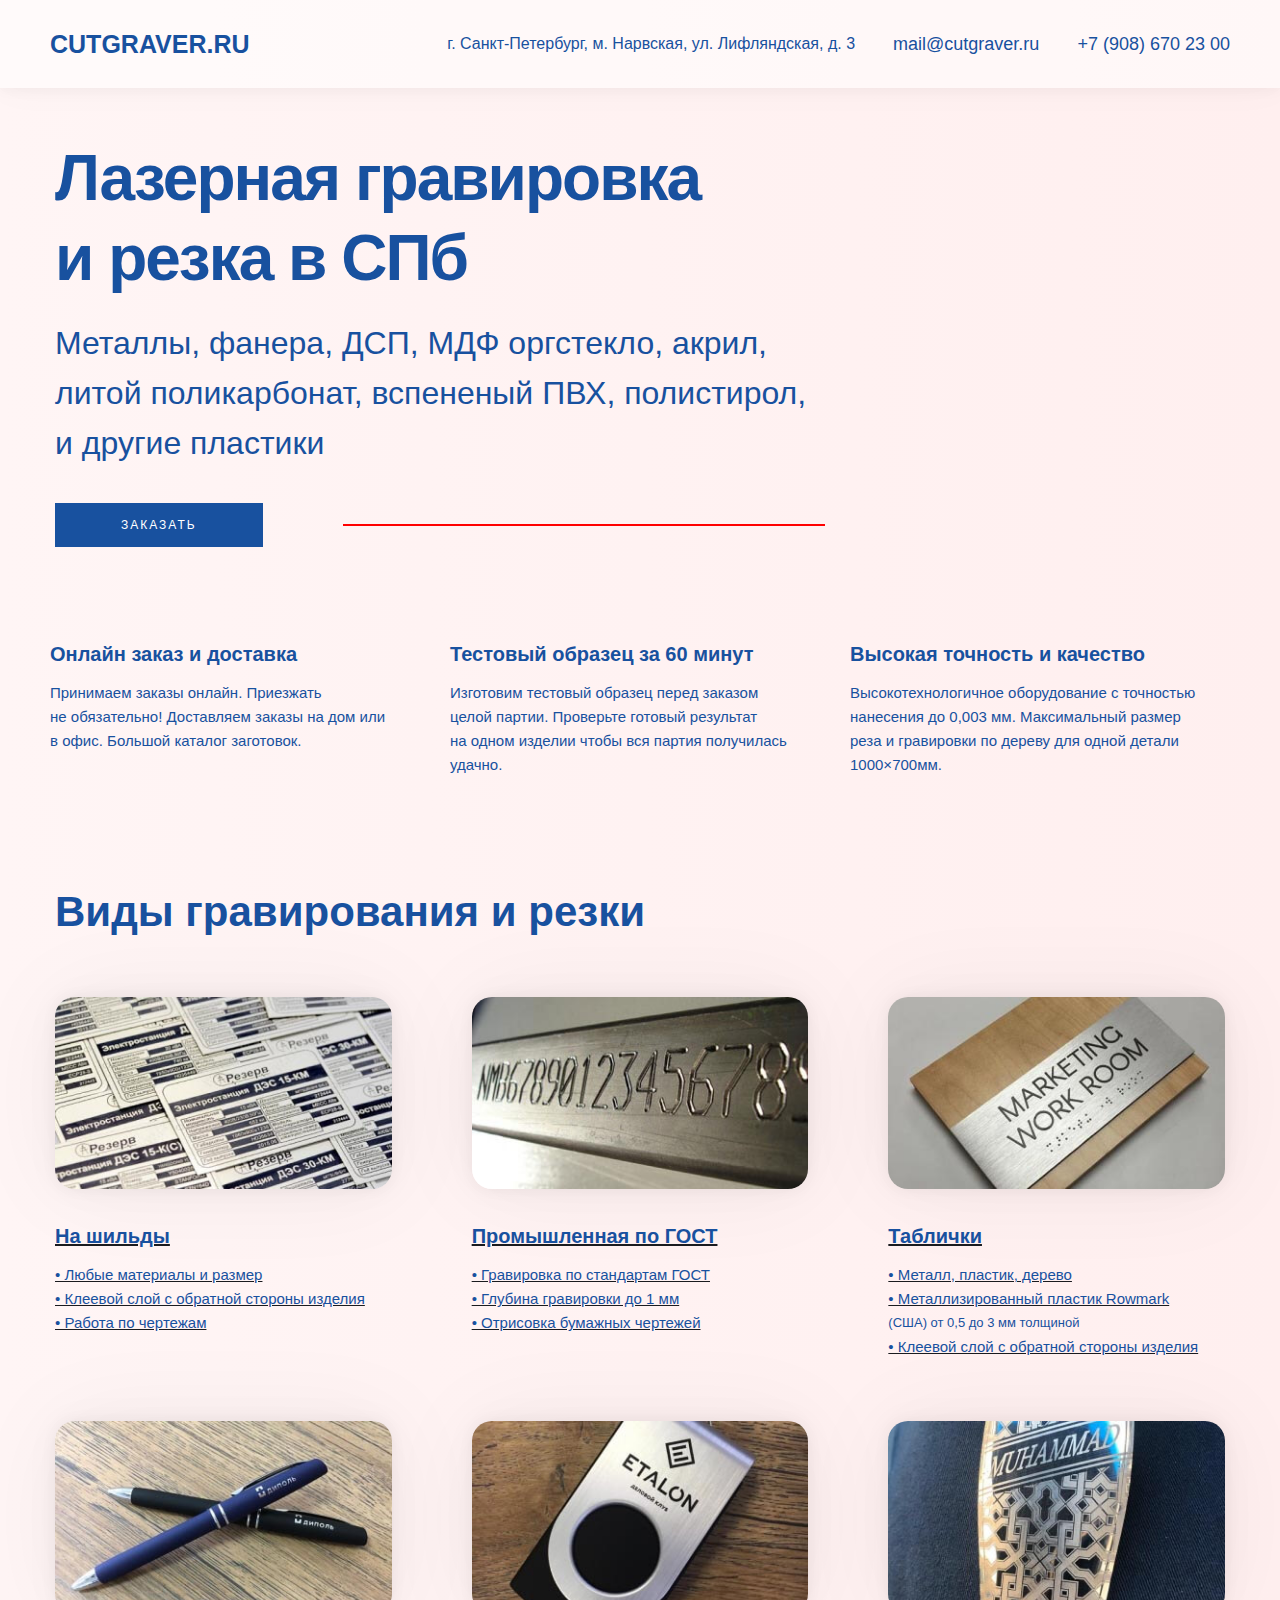
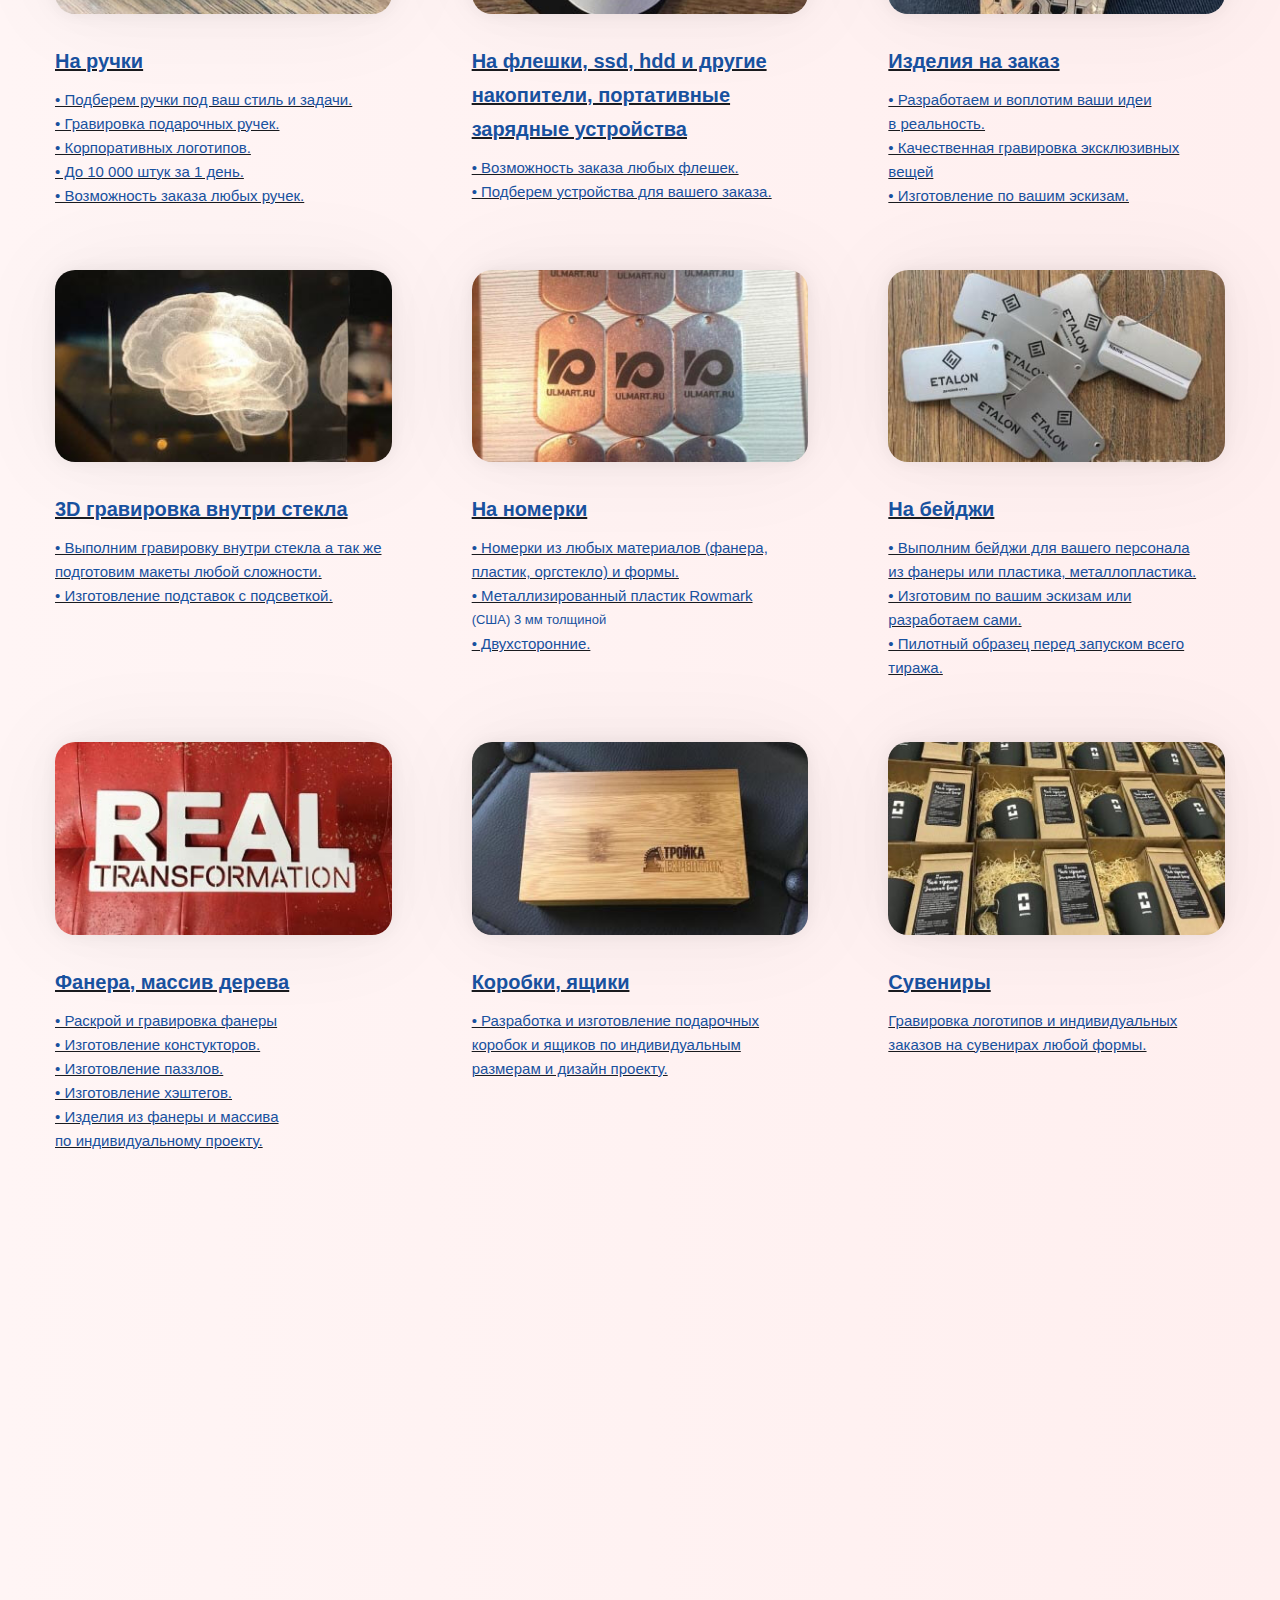
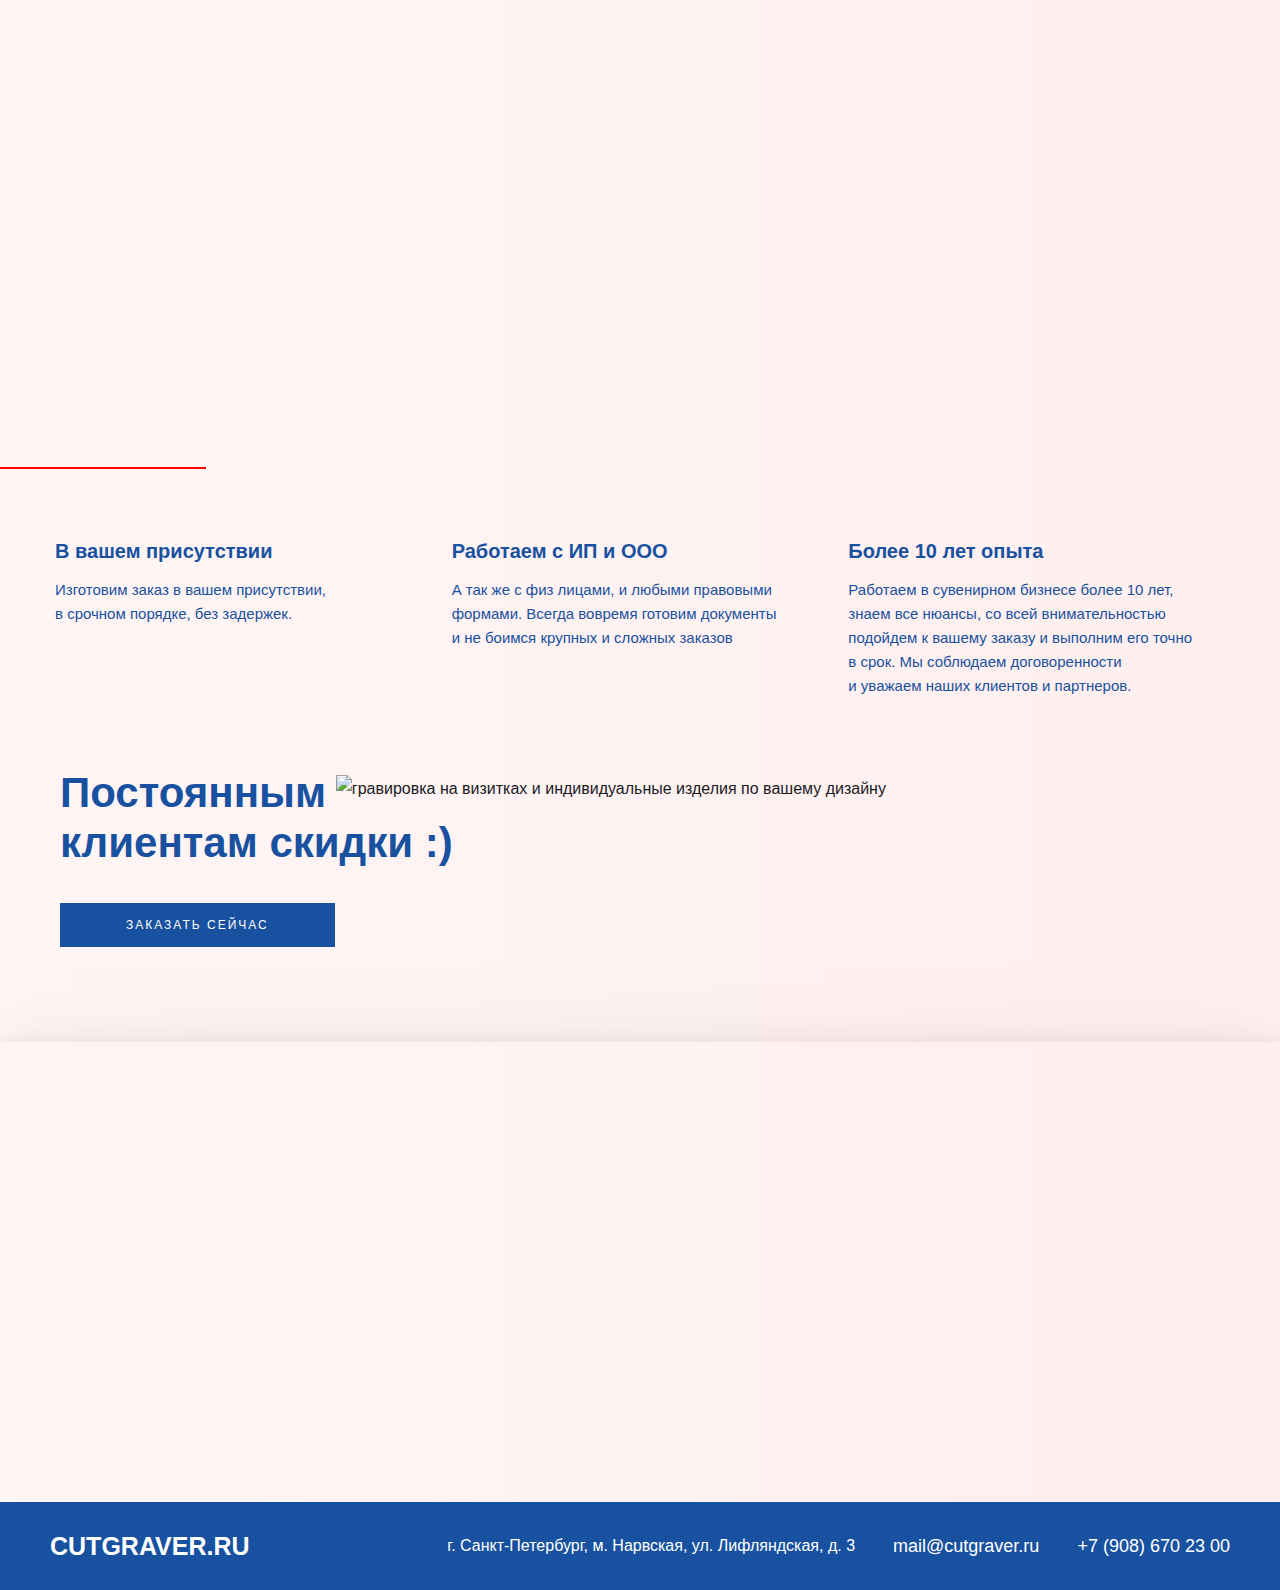
==== index.html @ 29415c39 "скрипт всплывающего окна с формами" ====
<!DOCTYPE html>
<!-- This site was created in Webflow. http://www.webflow.com -->
<!-- Last Published: Mon Dec 07 2020 18:37:43 GMT+0000 (Coordinated Universal Time) -->
<html data-wf-domain="cutgraver.webflow.io" data-wf-page="5e64052be129e10a14c8fb12" data-wf-site="5e64052a68556afeb7351d72" data-wf-status="0">
	<head>
		<meta charset="utf-8"/>
		<title>CUTGRAVER.RU &bull; Лазерная резка и&nbsp;гравировка в&nbsp;СПБ</title>
		<meta content="Лазерная гравировка и лазерная резка на заказ в Санкт-Петербурге. Работаем на дереве и фанере, по металлу и пластику. Высокое качество, хорошие цены, постоянным клиентам скидки." name="description"/>
		<meta content="CUTGRAVER.RU • Лазерная резка и гравировка в СПБ" property="og:title"/>
		<meta content="Лазерная гравировка и лазерная резка на заказ в Санкт-Петербурге. Работаем на дереве и фанере, по металлу и пластику. Высокое качество, хорошие цены, постоянным клиентам скидки." property="og:description"/>
		<meta content="Опен" property="og:image"/>
		<meta content="CUTGRAVER.RU • Лазерная резка и гравировка в СПБ" property="twitter:title"/>
		<meta content="Лазерная гравировка и лазерная резка на заказ в Санкт-Петербурге. Работаем на дереве и фанере, по металлу и пластику. Высокое качество, хорошие цены, постоянным клиентам скидки." property="twitter:description"/>
		<meta content="Опен" property="twitter:image"/>
		<meta property="og:type" content="website"/>
		<meta content="summary_large_image" name="twitter:card"/>
		<meta content="width=device-width, initial-scale=1" name="viewport"/>
		<meta content="Webflow" name="generator"/>
		<link href="css/cutgraver.webflow.css" rel="stylesheet" type="text/css"/>
		<script src="js/webfont.js" type="text/javascript"></script>
		<script type="text/javascript">WebFont.load({  google: {    families: ["Montserrat:100,100italic,200,200italic,300,300italic,400,400italic,500,500italic,600,600italic,700,700italic,800,800italic,900,900italic","Roboto:regular:cyrillic,latin"]  }});</script>
		<!--[if lt IE 9]>
		<script src="js/html5shiv.min.js" type="text/javascript"></script>
		<![endif]-->
		<script type="text/javascript">!function(o,c){var n=c.documentElement,t=" w-mod-";n.className+=t+"js",("ontouchstart"in o||o.DocumentTouch&&c instanceof DocumentTouch)&&(n.className+=t+"touch")}(window,document);</script>
		<link href="img/favicon.ico" rel="shortcut icon" type="image/x-icon"/>
		<link href="img/webclip.png" rel="apple-touch-icon"/>
		<!-- Global site tag (gtag.js) - Google Analytics -->
		<script async src="https://www.googletagmanager.com/gtag/js?id=G-MYE1EZHPBZ"></script>
		<script>
		  window.dataLayer = window.dataLayer || [];
		  function gtag(){dataLayer.push(arguments);}
		  gtag('js', new Date());

		  gtag('config', 'G-MYE1EZHPBZ');
		</script>
		<!-- Yandex.Metrika counter -->
		<script type="text/javascript" >
		   (function(m,e,t,r,i,k,a){m[i]=m[i]||function(){(m[i].a=m[i].a||[]).push(arguments)};
		   m[i].l=1*new Date();k=e.createElement(t),a=e.getElementsByTagName(t)[0],k.async=1,k.src=r,a.parentNode.insertBefore(k,a)})
		   (window, document, "script", "https://mc.yandex.ru/metrika/tag.js", "ym");

		   ym(70188733, "init", {
		        clickmap:true,
		        trackLinks:true,
		        accurateTrackBounce:true,
		        webvisor:true
		   });
		</script>
		<noscript><div><img src="https://mc.yandex.ru/watch/70188733" style="position:absolute; left:-9999px;" alt="" /></div></noscript>
		<!-- /Yandex.Metrika counter -->
	</head>
	<body class="body">
		<div class="_1st-screen-background">
			<div class="image_intro_background"></div>
			<div class="image_intro">
				<img src="img/ezgif.com-video-to-gif__6_.gif" width="521" alt=""/>
			</div>
		</div>
		<div data-collapse="medium" data-animation="default" data-duration="400" role="banner" class="navigation w-nav">
			<div class="navigation-wrap">
				<a href="/" aria-current="page" class="logo-link w-nav-brand w--current">
					<div class="logo-text">Сutgraver.ru</div>
				</a>
				<div class="menu">
					<div class="menu-button w-nav-button">
						<img src="img/menu-icon.png" width="22" alt="" class="menu-icon"/>
					</div>
				</div>
				<div class="footer-contacts">
					<div class="container-horizontal">
						<img src="img/geo.svg" alt="" class="icon map-icon"/>
						<div class="footer-text">г. Санкт-Петербург, м. Нарвская, ул. Лифляндская, д.&nbsp;3</div>
					</div>
					<div class="container-horizontal phone">
						<img src="img/mail.svg" alt="" class="icon"/>
						<div class="footer-text-right">mail@cutgraver.ru</div>
					</div>
					<div class="container-horizontal phone">
						<img src="img/phone.svg" alt="" class="icon icon-phone"/>
						<div class="footer-text-right">+7 (908) 670 23 00</div>
					</div>
				</div>
			</div>
		</div>
		<div class="section">
			<div class="columns w-row">
				<div class="column w-col w-col-8">
					<div>
						<h1 class="h1_intro">
							Лазерная гравировка и&nbsp;резка в&nbsp;СПб
						</h1>
						<div class="heading-jumbo-small">Металлы, фанера, ДСП, МДФ оргстекло, акрил, литой поликарбонат, вспененый ПВХ, полистирол, и&nbsp;другие пластики</div>
						<div class="button_line w-clearfix">
							<a href="#" class="button cc-contact-us button_zakaz w-inline-block popup-open">
								<div>Заказать</div>
							</a>
								<div class="popup-fade">
									<div class="popup">
										<a class="popup-close" href="#">X</a>
										<script src="https://yastatic.net/q/forms-frontend-ext/_/embed.js"></script>
<iframe src="https://forms.yandex.ru/u/5fd1eded1df0244410af214b/?iframe=1" frameborder="0" name="ya-form-5fd1eded1df0244410af214b"></iframe>
									</div>		
								</div>
								<script src="https://yandex.st/jquery/2.1.1/jquery.min.js"></script>
								<script>
								$(document).ready(function($) {
									$('.popup-open').click(function() {
										$('.popup-fade').fadeIn();
										return false;
									});	
									
									$('.popup-close').click(function() {
										$(this).parents('.popup-fade').fadeOut();
										return false;
									});		
								 
									$(document).keydown(function(e) {
										if (e.keyCode === 27) {
											e.stopPropagation();
											$('.popup-fade').fadeOut();
										}
									});
									
									$('.popup-fade').click(function(e) {
										if ($(e.target).closest('.popup').length == 0) {
											$(this).fadeOut();					
										}
									});
								});
								</script>

							<div class="redline"></div>
						</div>
					</div>
				</div>
				<div class="w-col w-col-4"></div>
			</div>
		</div>
		<section class="benefits">
			<div class="columns w-row">
				<div class="column-4 w-col w-col-4 w-col-stack">
					<div class="div-block-2">
						<div class="paragraph-bigger">Онлайн заказ и&nbsp;доставка</div>
						<div class="paragraph-light">Принимаем заказы онлайн. Приезжать не&nbsp;обязательно! Доставляем заказы на&nbsp;дом или в&nbsp;офис. Большой каталог заготовок.</div>
					</div>
				</div>
				<div class="column-5 w-col w-col-4 w-col-stack">
					<div class="div-block-2">
						<div class="paragraph-bigger">Тестовый образец за&nbsp;60&nbsp;минут</div>
						<div class="paragraph-light">Изготовим тестовый образец перед заказом целой партии. Проверьте готовый результат на&nbsp;одном изделии чтобы вся партия получилась удачно.</div>
					</div>
				</div>
				<div class="column-6 w-col w-col-4 w-col-stack">
					<div class="div-block-2">
						<div class="paragraph-bigger">Высокая точность и&nbsp;качество</div>
						<div class="paragraph-light">Высокотехнологичное оборудование с&nbsp;точностью нанесения до&nbsp;0,003&nbsp;мм. Максимальный размер реза и&nbsp;гравировки по&nbsp;дереву для одной детали 1000&times;700мм.</div>
					</div>
				</div>
			</div>
		</section>
		<div class="section">
			<div class="container">
				<div class="section-heading-wrap"><h2 class="heading">Виды гравирования и&nbsp;резки</h2></div>
				<div class="w-layout-grid our-services-grid">
					<div id="w-node-668f9551da3b-14c8fb12">
						<a href="gravirovka-na-shildah-v-spb.html" class="w-inline-block">
							<img src="img/na_shildi.jpg" alt="Гравировка на шильды" class="service-icon"/>
							<div class="paragraph-bigger">На&nbsp;шильды</div>
							<div class="paragraph-light">
								&bull; Любые материалы и&nbsp;размер
								<br/>
								&bull; Клеевой слой с&nbsp;обратной стороны изделия
								<br/>
								&bull; Работа по&nbsp;чертежам
							</div>
						</a>
					</div>
					<div id="w-node-668f9551da45-14c8fb12">
						<a href="promishlennaya_gravirovka.html" class="link-block w-inline-block">
							<img src="img/Promyshlennaya_po_GOST.jpg" alt="Промышленная лазерная гравировка по ГОСТу" class="service-icon"/>
							<div class="paragraph-bigger">Промышленная по&nbsp;ГОСТ</div>
							<div class="paragraph-light">
								&bull; Гравировка по&nbsp;стандартам ГОСТ 
								<br/>
								&bull; Глубина гравировки до&nbsp;1&nbsp;мм
								<br/>
								&bull; Отрисовка бумажных чертежей
							</div>
						</a>
					</div>
					<div id="w-node-668f9551da4f-14c8fb12">
						<a class="w-inline-block">
							<img src="img/Tablichki.jpg" alt="Лазерная гравировка на табличках" class="service-icon"/>
							<div class="paragraph-bigger">Таблички</div>
							<div class="paragraph-light w-clearfix">
								&bull; Металл, пластик, дерево 
								<br/>
								&bull; Металлизированный пластик Rowmark 
								<br/>
								<span class="text-13pt">(США) от&nbsp;0,5 до&nbsp;3&nbsp;мм толщиной</span>
								<br/>
								&bull; Клеевой слой с&nbsp;обратной стороны изделия
							</div>
						</a>
					</div>
					<div id="w-node-668f9551da5c-14c8fb12">
						<a class="w-inline-block">
							<img src="img/Na_ruchki.jpg" alt="Лазерная гравировка на ручки" class="service-icon"/>
							<div class="paragraph-bigger">
								На&nbsp;ручки
								<br/>
							</div>
							<div class="paragraph-light">
								&bull; Подберем ручки под ваш стиль и&nbsp;задачи.
								<br/>
								&bull; Гравировка подарочных ручек.
								<br/>
								&bull; Корпоративных логотипов.
								<br/>
								&bull; До&nbsp;10&nbsp;000 штук за&nbsp;1&nbsp;день.
								<br/>
								&bull; Возможность заказа любых ручек.
							</div>
						</a>
					</div>
					<div id="w-node-668f9551da6b-14c8fb12">
						<a class="w-inline-block">
							<img src="img/Na_fleshki_ssd_hdd_i_zaryadnye_ustrojstva.jpg" alt="Лазерная гравировка на флешки, ssd, hdd диски и другие накопители, портативные зарядные устройства" class="service-icon"/>
							<div class="paragraph-bigger">
								На&nbsp;флешки, ssd, hdd и&nbsp;другие накопители, портативные зарядные устройства
								<br/>
							</div>
							<div class="paragraph-light">
								&bull; Возможность заказа любых флешек.
								<br/>
								&bull; Подберем устройства для вашего заказа.
								<br/>
							</div>
						</a>
					</div>
					<div id="w-node-668f9551da75-14c8fb12">
						<a class="w-inline-block">
							<img src="img/Izdeliya_na_zakaz.jpg" alt="Лазерная гравировка на изделия на заказ по индивидуальному макету" class="service-icon"/>
							<div class="paragraph-bigger">Изделия на&nbsp;заказ</div>
							<div class="paragraph-light">
								&bull; Разработаем и&nbsp;воплотим ваши идеи в&nbsp;реальность.
								<br/>
								&bull; Качественная гравировка эксклюзивных вещей
								<br/>
								&bull; Изготовление по&nbsp;вашим эскизам.
								<br/>
							</div>
						</a>
					</div>
					<div id="w-node-668f9551da80-14c8fb12">
						<a class="w-inline-block">
							<img src="img/3D_gravirovka_vnutri_stekla.jpg" alt="3D лазерная гравировка внутри стекла" class="service-icon"/>
							<div class="paragraph-bigger">3D&nbsp;гравировка внутри стекла</div>
							<div class="paragraph-light">
								&bull; Выполним гравировку внутри стекла а&nbsp;так&nbsp;же подготовим макеты любой сложности.
								<br/>
								&bull; Изготовление подставок с&nbsp;подсветкой.
							</div>
						</a>
					</div>
					<div id="w-node-668f9551da88-14c8fb12">
						<a class="w-inline-block">
							<img src="img/Na_nomerki.jpg" alt="Лазерная гравировка на номерки" class="service-icon"/>
							<div class="paragraph-bigger">На&nbsp;номерки</div>
							<div class="paragraph-light w-clearfix">
								&bull; Номерки из&nbsp;любых материалов (фанера, пластик, оргстекло) и&nbsp;формы.
								<br/>
								&bull; Металлизированный пластик Rowmark 
								<br/>
								<span class="text-13pt">(США) 3&nbsp;мм толщиной</span>
								<br/>
								&bull; Двухсторонние.
							</div>
						</a>
					</div>
					<div id="w-node-668f9551da95-14c8fb12">
						<a class="w-inline-block">
							<img src="img/Na_bejdzhi.jpg" alt="Лазерная гравировка на бейджах" class="service-icon"/>
							<div class="paragraph-bigger">На&nbsp;бейджи</div>
							<div class="paragraph-light">
								&bull; Выполним бейджи для вашего персонала из&nbsp;фанеры или пластика, металлопластика.
								<br/>
								&bull; Изготовим по&nbsp;вашим эскизам или разработаем сами.
								<br/>
								&bull; Пилотный образец перед запуском всего тиража.
							</div>
						</a>
					</div>
					<div id="w-node-668f9551da9f-14c8fb12">
						<a class="w-inline-block">
							<img src="img/Fanera_massiv_dereva.jpg" alt="Лазерная гравировка на фанере и массиве дерева" class="service-icon"/>
							<div class="paragraph-bigger">Фанера, массив дерева</div>
							<div class="paragraph-light">
								&bull; Раскрой и&nbsp;гравировка фанеры
								<br/>
								&bull; Изготовление констукторов.
								<br/>
								&bull; Изготовление паззлов.
								<br/>
								&bull; Изготовление хэштегов.
								<br/>
								&bull; Изделия из&nbsp;фанеры и&nbsp;массива по&nbsp;индивидуальному проекту.
							</div>
						</a>
					</div>
					<div id="w-node-668f9551daad-14c8fb12">
						<a class="w-inline-block">
							<img src="img/Korobki_yashchiki.jpg" alt="Лазерная гравировка на коробках и ящиках, Изготовление коробок и ящиков" class="service-icon"/>
							<div class="paragraph-bigger">Коробки, ящики</div>
							<div class="paragraph-light">&bull; Разработка и&nbsp;изготовление подарочных коробок и&nbsp;ящиков по&nbsp;индивидуальным размерам и&nbsp;дизайн проекту.</div>
						</a>
					</div>
					<div id="w-node-668f9551dab3-14c8fb12">
						<a class="w-inline-block">
							<img src="img/Suveniry.jpg" alt="Нанесение лазерной гравировки на сувениры" class="service-icon"/>
							<div class="paragraph-bigger">Сувениры</div>
							<div class="paragraph-light">Гравировка логотипов и&nbsp;индивидуальных заказов на&nbsp;сувенирах любой формы.</div>
						</a>
					</div>
				</div>
			</div>
		</div>
		<div>
			<div class="container w-container">
				<div style="padding-top:56.17021276595745%" class="w-video w-embed">
					<iframe src="https://www.youtube.com/embed/JF2jVVRf3NA" frameborder="0" allow="accelerometer; autoplay; clipboard-write; encrypted-media; gyroscope; picture-in-picture" allowfullscreen></iframe>
				</div>
			</div>
		</div>
		<!--
		<div class="seo-section">
			<div class="columns w-row">
				<div class="column w-col w-col-8">
					<div class="divider"></div>
					<div class="heading-jumbo-small">
						Быстрая и&nbsp;качественная лазерная резка 
						<br/>
						и&nbsp;гравировка в&nbsp;Санкт-Петербурге
					</div>
					<p class="paragraph-light">
						Проснувшись однажды утром после беспокойного сна, Грегор Замза обнаружил, что он&nbsp;у&nbsp;себя в&nbsp;постели превратился в&nbsp;страшное насекомое. Лежа на&nbsp;панцирнотвердой спине, он&nbsp;видел, стоило ему приподнять голову, свой коричневый, выпуклый, разделенный дугообразными чешуйками живот, на&nbsp;верхушке которого еле держалось готовое вот-вот окончательно сползти одеяло. Его многочисленные, убого тонкие по&nbsp;сравнению с&nbsp;остальным телом ножки беспомощно копошились у&nbsp;него перед глазами. &laquo;Что со&nbsp;мной случилось? &raquo; &mdash; подумал&nbsp;он. Это не&nbsp;было сном. Его комната, настоящая, разве что слишком маленькая, но&nbsp;обычная комната, мирно покоилась в&nbsp;своих четырех хорошо знакомых стенах.
						<br/>
						<br/>
						Над столом, где были разложены распакованные образцы сукон&nbsp;&mdash; Замза был коммивояжером,&nbsp;&mdash; висел портрет, который он&nbsp;недавно вырезал из&nbsp;иллюстрированного журнала и&nbsp;вставил в&nbsp;красивую золоченую рамку. На&nbsp;портрете была изображена дама в&nbsp;меховой шляпе и&nbsp;боа, она сидела очень прямо и&nbsp;протягивала зрителю тяжелую меховую муфту, в&nbsp;которой целиком исчезала ее&nbsp;рука. Затем взгляд Грегора устремился в&nbsp;окно, и&nbsp;пасмурная погода&nbsp;&mdash; слышно было, как по&nbsp;жести подоконника стучат капли дождя&nbsp;&mdash; привела его и&nbsp;вовсе в&nbsp;грустное настроение. &laquo;Хорошо&nbsp;бы еще немного поспать и&nbsp;забыть всю эту чепуху&raquo;,&nbsp;&mdash; подумал&nbsp;он, но&nbsp;это было совершенно неосуществимо, он&nbsp;привык спать на&nbsp;правом боку, а&nbsp;в&nbsp;теперешнем своем состоянии он&nbsp;никак не&nbsp;мог принять этого положения. С&nbsp;какой&nbsp;бы силой ни&nbsp;поворачивался он&nbsp;на&nbsp;правый бок, он&nbsp;неизменно сваливался опять на&nbsp;спину.
						<br/>
						<br/>
						Закрыв глаза, чтобы не&nbsp;видеть своих барахтающихся ног, он&nbsp;проделал это добрую сотню раз и&nbsp;отказался от&nbsp;этих попыток только тогда, когда почувствовал какую-то неведомую дотоле, тупую и&nbsp;слабую боль в&nbsp;боку. &laquo;Ах&nbsp;ты, господи,&nbsp;&mdash; подумал&nbsp;он,&nbsp;&mdash; какую я&nbsp;выбрал хлопотную профессию! Изо дня в&nbsp;день в&nbsp;разъездах. Деловых волнений куда больше, чем на&nbsp;месте, в&nbsp;торговом доме, а&nbsp;кроме того, изволь терпеть тяготы дороги, думай о&nbsp;расписании поездов, мирись с&nbsp;плохим, нерегулярным питанием, завязывай со&nbsp;все новыми и&nbsp;новыми людьми недолгие, никогда не&nbsp;бывающие сердечными отношения. Черт&nbsp;бы побрал все это! &raquo; Он&nbsp;почувствовал вверху живота легкий зуд; медленно подвинулся на&nbsp;спине к&nbsp;прутьям кровати, чтобы удобнее было поднять голову; нашел зудевшее место, сплошь покрытое, как оказалось, белыми непонятными точечками; хотел было ощупать это место одной из&nbsp;ножек, но&nbsp;сразу отдернул&nbsp;ее, ибо даже простое прикосновение вызвало у&nbsp;него, Грегора, озноб. Он&nbsp;соскользнул в&nbsp;прежнее свое положение. &quot;От&nbsp;этого раннего вставания,&nbsp;&mdash; подумал&nbsp;он,&nbsp;&mdash; можно совсем обезуметь. Человек должен высыпаться. Другие коммивояжеры живут, как одалиски. Когда&nbsp;я, например, среди дня возвращаюсь в&nbsp;гостиницу, чтобы переписать полученные заказы, эти господа только завтракают. А&nbsp;осмелься я&nbsp;вести себя так, мои хозяин выгнал&nbsp;бы меня сразу. Кто знает, впрочем, может быть, это было&nbsp;бы даже очень хорошо для меня. Если&nbsp;бы я&nbsp;не&nbsp;сдерживался ради родителей, я&nbsp;бы давно заявил об&nbsp;уходе, я&nbsp;бы подошел к&nbsp;своему хозяину и&nbsp;выложил ему все, что о&nbsp;нем думаю. Он&nbsp;бы так и&nbsp;свалился с&nbsp;к
					</p>
				</div>
				<div class="column-2 w-col w-col-4">
					<div class="image_portfolio">
						<img src="img/portfolio_image.png" alt="гравировка на визитках и индивидуальные изделия по вашему дизайну" class="image"/>
					</div>
				</div>
			</div>
		</div>
		-->
		<div class="section">
			<div class="divider divider2"></div>
			<div class="container w-container">
				<div class="columns w-row">
					<div class="column-4 w-col w-col-4 w-col-stack">
						<div class="div-block-2">
							<div class="paragraph-bigger">В&nbsp;вашем присутствии</div>
							<div class="paragraph-light">
								Изготовим заказ в&nbsp;вашем присутствии, 
								<br/>
								в&nbsp;срочном порядке, без задержек.
							</div>
						</div>
					</div>
					<div class="column-5 w-col w-col-4 w-col-stack">
						<div class="div-block-2">
							<div class="paragraph-bigger">Работаем с&nbsp;ИП и&nbsp;ООО</div>
							<div class="paragraph-light">
								А&nbsp;так&nbsp;же с&nbsp;физ лицами, и&nbsp;любыми правовыми формами. Всегда вовремя готовим документы 
								<br/>
								и&nbsp;не&nbsp;боимся крупных и&nbsp;сложных заказов
							</div>
						</div>
					</div>
					<div class="column-6 w-col w-col-4 w-col-stack">
						<div class="div-block-2">
							<div class="paragraph-bigger">Более 10&nbsp;лет опыта</div>
							<div class="paragraph-light">Работаем в&nbsp;сувенирном бизнесе более 10&nbsp;лет, знаем все нюансы, со&nbsp;всей внимательностью подойдем к&nbsp;вашему заказу и&nbsp;выполним его точно в&nbsp;срок. Мы&nbsp;соблюдаем договоренности и&nbsp;уважаем наших клиентов и&nbsp;партнеров.</div>
						</div>
					</div>
				</div>
				<div class="columns w-row">
					<div class="column padding w-col w-col-5">
						<div class="div_cta">
							<h2 class="heading">Постоянным клиентам скидки :)</h2>
							<div class="button_line cta w-clearfix">
								<a href="mailto:mail@business.com?subject=You&#x27;ve%20got%20mail!" class="button cc-contact-us button_zakaz w-inline-block">
									<div>Заказать сейчас</div>
								</a>
							</div>
						</div>
					</div>
					<div class="column-2 w-col w-col-7">
						<div class="image_cta">
							<img src="img/image_cta.svg" alt="гравировка на визитках и индивидуальные изделия по вашему дизайну" class="image"/>
						</div>
					</div>
				</div>
			</div>
		</div>
		<div class="section">
			<div data-widget-zoom="14" data-widget-latlng="59.907279,30.262489" data-widget-tooltip="Наше производство находится по адресу: г. Санкт-Петербург, м. Нарвская, ул. Лифляндская, д. 3" data-disable-scroll="1" class="map w-widget w-widget-map"></div>
		</div>
		<div data-collapse="medium" data-animation="default" data-duration="400" role="banner" class="footer w-nav">
			<div class="navigation-wrap">
				<a href="/" aria-current="page" class="logo-link w-nav-brand w--current">
					<div class="logo-text white">Сutgraver.ru</div>
				</a>
				<div class="menu">
					<div class="menu-button w-nav-button">
						<img src="img/menu-icon.png" width="22" alt="" class="menu-icon"/>
					</div>
				</div>
				<div class="footer-contacts">
					<div class="container-horizontal">
						<img src="img/geo_white.svg" alt="" class="icon map-icon"/>
						<div class="footer-text white">г. Санкт-Петербург, м. Нарвская, ул. Лифляндская, д.&nbsp;3</div>
					</div>
					<div class="container-horizontal phone">
						<img src="img/mail_white.svg" alt="" class="icon"/>
						<div class="footer-text-right white">mail@cutgraver.ru</div>
					</div>
					<div class="container-horizontal phone">
						<img src="img/phone_white.svg" alt="" class="icon icon-phone"/>
						<div class="footer-text-right white">+7 (908) 670 23 00</div>
					</div>
				</div>
			</div>
		</div>
		<script src="js/jquery-3.5.1.min.dc5e7f18c8.js" type="text/javascript"></script>
		<script src="js/webflow.js" type="text/javascript"></script>
		<!--[if lte IE 9]>
		<script src="js/placeholders.min.js"></script>
		<![endif]-->
		<script src="js/customjs.js" type="text/javascript"></script>
	</body>
</html>
---- css/cutgraver.webflow.css ----
/* Generated on: Mon Dec 07 2020 19:57:46 GMT+0000 (Coordinated Universal Time) */
/* ==========================================================================
   normalize.css v3.0.3 | MIT License | github.com/necolas/normalize.css 
   ========================================================================== */
/*! normalize.css v3.0.3 | MIT License | github.com/necolas/normalize.css */html{font-family:sans-serif;-ms-text-size-adjust:100%;-webkit-text-size-adjust:100%}body{margin:0}article,aside,details,figcaption,figure,footer,header,hgroup,main,menu,nav,section,summary{display:block}audio,canvas,progress,video{display:inline-block;vertical-align:baseline}audio:not([controls]){display:none;height:0}[hidden],template{display:none}a{background-color:transparent}a:active,a:hover{outline:0}abbr[title]{border-bottom:1px dotted}b,strong{font-weight:bold}dfn{font-style:italic}h1{font-size:2em;margin:.67em 0}mark{background:#ff0;color:#000}small{font-size:80%}sub,sup{font-size:75%;line-height:0;position:relative;vertical-align:baseline}sup{top:-0.5em}sub{bottom:-0.25em}img{border:0}svg:not(:root){overflow:hidden}figure{margin:1em 40px}hr{box-sizing:content-box;height:0}pre{overflow:auto}code,kbd,pre,samp{font-family:monospace,monospace;font-size:1em}button,input,optgroup,select,textarea{color:inherit;font:inherit;margin:0}button{overflow:visible}button,select{text-transform:none}button,html input[type="button"],input[type="reset"]{-webkit-appearance:button;cursor:pointer}button[disabled],html input[disabled]{cursor:default}button::-moz-focus-inner,input::-moz-focus-inner{border:0;padding:0}input{line-height:normal}input[type="checkbox"],input[type="radio"]{box-sizing:border-box;padding:0}input[type="number"]::-webkit-inner-spin-button,input[type="number"]::-webkit-outer-spin-button{height:auto}input[type="search"]{-webkit-appearance:none}input[type="search"]::-webkit-search-cancel-button,input[type="search"]::-webkit-search-decoration{-webkit-appearance:none}fieldset{border:1px solid #c0c0c0;margin:0 2px;padding:.35em .625em .75em}legend{border:0;padding:0}textarea{overflow:auto}optgroup{font-weight:bold}table{border-collapse:collapse;border-spacing:0}td,th{padding:0}

/* ==========================================================================
   Start of base Webflow CSS - If you're looking for some ultra-clean CSS, skip the boilerplate and see the unminified code below.
   ========================================================================== */
@font-face{font-family:'webflow-icons';src:url("[data-uri]") format('truetype');font-weight:normal;font-style:normal}[class^="w-icon-"],[class*=" w-icon-"]{font-family:'webflow-icons' !important;speak:none;font-style:normal;font-weight:normal;font-variant:normal;text-transform:none;line-height:1;-webkit-font-smoothing:antialiased;-moz-osx-font-smoothing:grayscale}.w-icon-slider-right:before{content:"\e600"}.w-icon-slider-left:before{content:"\e601"}.w-icon-nav-menu:before{content:"\e602"}.w-icon-arrow-down:before,.w-icon-dropdown-toggle:before{content:"\e603"}.w-icon-file-upload-remove:before{content:"\e900"}.w-icon-file-upload-icon:before{content:"\e903"}*{-webkit-box-sizing:border-box;-moz-box-sizing:border-box;box-sizing:border-box}html{height:100%}body{margin:0;min-height:100%;background-color:#fff;font-family:Arial,sans-serif;font-size:14px;line-height:20px;color:#333}img{max-width:100%;vertical-align:middle;display:inline-block}html.w-mod-touch *{background-attachment:scroll !important}.w-block{display:block}.w-inline-block{max-width:100%;display:inline-block}.w-clearfix:before,.w-clearfix:after{content:" ";display:table;grid-column-start:1;grid-row-start:1;grid-column-end:2;grid-row-end:2}.w-clearfix:after{clear:both}.w-hidden{display:none}.w-button{display:inline-block;padding:9px 15px;background-color:#3898EC;color:white;border:0;line-height:inherit;text-decoration:none;cursor:pointer;border-radius:0}input.w-button{-webkit-appearance:button}html[data-w-dynpage] [data-w-cloak]{color:transparent !important}.w-webflow-badge,.w-webflow-badge *{position:static;left:auto;top:auto;right:auto;bottom:auto;z-index:auto;display:block;visibility:visible;overflow:visible;overflow-x:visible;overflow-y:visible;box-sizing:border-box;width:auto;height:auto;max-height:none;max-width:none;min-height:0;min-width:0;margin:0;padding:0;float:none;clear:none;border:0 none transparent;border-radius:0;background:none;background-image:none;background-position:0 0;background-size:auto auto;background-repeat:repeat;background-origin:padding-box;background-clip:border-box;background-attachment:scroll;background-color:transparent;box-shadow:none;opacity:1;transform:none;transition:none;direction:ltr;font-family:inherit;font-weight:inherit;color:inherit;font-size:inherit;line-height:inherit;font-style:inherit;font-variant:inherit;text-align:inherit;letter-spacing:inherit;text-decoration:inherit;text-indent:0;text-transform:inherit;list-style-type:disc;text-shadow:none;font-smoothing:auto;vertical-align:baseline;cursor:inherit;white-space:inherit;word-break:normal;word-spacing:normal;word-wrap:normal}.w-webflow-badge{position:fixed !important;display:inline-block !important;visibility:visible !important;z-index:2147483647 !important;top:auto !important;right:12px !important;bottom:12px !important;left:auto !important;color:#AAADB0 !important;background-color:#fff !important;border-radius:3px !important;padding:6px 8px 6px 6px !important;font-size:12px !important;opacity:1 !important;line-height:14px !important;text-decoration:none !important;transform:none !important;margin:0 !important;width:auto !important;height:auto !important;overflow:visible !important;white-space:nowrap;box-shadow:0 0 0 1px rgba(0,0,0,0.1),0 1px 3px rgba(0,0,0,0.1);cursor:pointer}.w-webflow-badge>img{display:inline-block !important;visibility:visible !important;opacity:1 !important;vertical-align:middle !important}h1,h2,h3,h4,h5,h6{font-weight:bold;margin-bottom:10px}h1{font-size:38px;line-height:44px;margin-top:20px}h2{font-size:32px;line-height:36px;margin-top:20px}h3{font-size:24px;line-height:30px;margin-top:20px}h4{font-size:18px;line-height:24px;margin-top:10px}h5{font-size:14px;line-height:20px;margin-top:10px}h6{font-size:12px;line-height:18px;margin-top:10px}p{margin-top:0;margin-bottom:10px}blockquote{margin:0 0 10px 0;padding:10px 20px;border-left:5px solid #E2E2E2;font-size:18px;line-height:22px}figure{margin:0;margin-bottom:10px}figcaption{margin-top:5px;text-align:center}ul,ol{margin-top:0;margin-bottom:10px;padding-left:40px}.w-list-unstyled{padding-left:0;list-style:none}.w-embed:before,.w-embed:after{content:" ";display:table;grid-column-start:1;grid-row-start:1;grid-column-end:2;grid-row-end:2}.w-embed:after{clear:both}.w-video{width:100%;position:relative;padding:0}.w-video iframe,.w-video object,.w-video embed{position:absolute;top:0;left:0;width:100%;height:100%}fieldset{padding:0;margin:0;border:0}button,html input[type="button"],input[type="reset"]{border:0;cursor:pointer;-webkit-appearance:button}.w-form{margin:0 0 15px}.w-form-done{display:none;padding:20px;text-align:center;background-color:#dddddd}.w-form-fail{display:none;margin-top:10px;padding:10px;background-color:#ffdede}label{display:block;margin-bottom:5px;font-weight:bold}.w-input,.w-select{display:block;width:100%;height:38px;padding:8px 12px;margin-bottom:10px;font-size:14px;line-height:1.42857143;color:#333333;vertical-align:middle;background-color:#ffffff;border:1px solid #cccccc}.w-input:-moz-placeholder,.w-select:-moz-placeholder{color:#999}.w-input::-moz-placeholder,.w-select::-moz-placeholder{color:#999;opacity:1}.w-input:-ms-input-placeholder,.w-select:-ms-input-placeholder{color:#999}.w-input::-webkit-input-placeholder,.w-select::-webkit-input-placeholder{color:#999}.w-input:focus,.w-select:focus{border-color:#3898EC;outline:0}.w-input[disabled],.w-select[disabled],.w-input[readonly],.w-select[readonly],fieldset[disabled] .w-input,fieldset[disabled] .w-select{cursor:not-allowed;background-color:#eeeeee}textarea.w-input,textarea.w-select{height:auto}.w-select{background-color:#f3f3f3}.w-select[multiple]{height:auto}.w-form-label{display:inline-block;cursor:pointer;font-weight:normal;margin-bottom:0}.w-radio{display:block;margin-bottom:5px;padding-left:20px}.w-radio:before,.w-radio:after{content:" ";display:table;grid-column-start:1;grid-row-start:1;grid-column-end:2;grid-row-end:2}.w-radio:after{clear:both}.w-radio-input{margin:4px 0 0;margin-top:1px \9;line-height:normal;float:left;margin-left:-20px}.w-radio-input{margin-top:3px}.w-file-upload{display:block;margin-bottom:10px}.w-file-upload-input{width:.1px;height:.1px;opacity:0;overflow:hidden;position:absolute;z-index:-100}.w-file-upload-default,.w-file-upload-uploading,.w-file-upload-success{display:inline-block;color:#333333}.w-file-upload-error{display:block;margin-top:10px}.w-file-upload-default.w-hidden,.w-file-upload-uploading.w-hidden,.w-file-upload-error.w-hidden,.w-file-upload-success.w-hidden{display:none}.w-file-upload-uploading-btn{display:flex;font-size:14px;font-weight:normal;cursor:pointer;margin:0;padding:8px 12px;border:1px solid #cccccc;background-color:#fafafa}.w-file-upload-file{display:flex;flex-grow:1;justify-content:space-between;margin:0;padding:8px 9px 8px 11px;border:1px solid #cccccc;background-color:#fafafa}.w-file-upload-file-name{font-size:14px;font-weight:normal;display:block}.w-file-remove-link{margin-top:3px;margin-left:10px;width:auto;height:auto;padding:3px;display:block;cursor:pointer}.w-icon-file-upload-remove{margin:auto;font-size:10px}.w-file-upload-error-msg{display:inline-block;color:#ea384c;padding:2px 0}.w-file-upload-info{display:inline-block;line-height:38px;padding:0 12px}.w-file-upload-label{display:inline-block;font-size:14px;font-weight:normal;cursor:pointer;margin:0;padding:8px 12px;border:1px solid #cccccc;background-color:#fafafa}.w-icon-file-upload-icon,.w-icon-file-upload-uploading{display:inline-block;margin-right:8px;width:20px}.w-icon-file-upload-uploading{height:20px}.w-container{margin-left:auto;margin-right:auto;max-width:940px}.w-container:before,.w-container:after{content:" ";display:table;grid-column-start:1;grid-row-start:1;grid-column-end:2;grid-row-end:2}.w-container:after{clear:both}.w-container .w-row{margin-left:-10px;margin-right:-10px}.w-row:before,.w-row:after{content:" ";display:table;grid-column-start:1;grid-row-start:1;grid-column-end:2;grid-row-end:2}.w-row:after{clear:both}.w-row .w-row{margin-left:0;margin-right:0}.w-col{position:relative;float:left;width:100%;min-height:1px;padding-left:10px;padding-right:10px}.w-col .w-col{padding-left:0;padding-right:0}.w-col-1{width:8.33333333%}.w-col-2{width:16.66666667%}.w-col-3{width:25%}.w-col-4{width:33.33333333%}.w-col-5{width:41.66666667%}.w-col-6{width:50%}.w-col-7{width:58.33333333%}.w-col-8{width:66.66666667%}.w-col-9{width:75%}.w-col-10{width:83.33333333%}.w-col-11{width:91.66666667%}.w-col-12{width:100%}.w-hidden-main{display:none !important}@media screen and (max-width:991px){.w-container{max-width:728px}.w-hidden-main{display:inherit !important}.w-hidden-medium{display:none !important}.w-col-medium-1{width:8.33333333%}.w-col-medium-2{width:16.66666667%}.w-col-medium-3{width:25%}.w-col-medium-4{width:33.33333333%}.w-col-medium-5{width:41.66666667%}.w-col-medium-6{width:50%}.w-col-medium-7{width:58.33333333%}.w-col-medium-8{width:66.66666667%}.w-col-medium-9{width:75%}.w-col-medium-10{width:83.33333333%}.w-col-medium-11{width:91.66666667%}.w-col-medium-12{width:100%}.w-col-stack{width:100%;left:auto;right:auto}}@media screen and (max-width:767px){.w-hidden-main{display:inherit !important}.w-hidden-medium{display:inherit !important}.w-hidden-small{display:none !important}.w-row,.w-container .w-row{margin-left:0;margin-right:0}.w-col{width:100%;left:auto;right:auto}.w-col-small-1{width:8.33333333%}.w-col-small-2{width:16.66666667%}.w-col-small-3{width:25%}.w-col-small-4{width:33.33333333%}.w-col-small-5{width:41.66666667%}.w-col-small-6{width:50%}.w-col-small-7{width:58.33333333%}.w-col-small-8{width:66.66666667%}.w-col-small-9{width:75%}.w-col-small-10{width:83.33333333%}.w-col-small-11{width:91.66666667%}.w-col-small-12{width:100%}}@media screen and (max-width:479px){.w-container{max-width:none}.w-hidden-main{display:inherit !important}.w-hidden-medium{display:inherit !important}.w-hidden-small{display:inherit !important}.w-hidden-tiny{display:none !important}.w-col{width:100%}.w-col-tiny-1{width:8.33333333%}.w-col-tiny-2{width:16.66666667%}.w-col-tiny-3{width:25%}.w-col-tiny-4{width:33.33333333%}.w-col-tiny-5{width:41.66666667%}.w-col-tiny-6{width:50%}.w-col-tiny-7{width:58.33333333%}.w-col-tiny-8{width:66.66666667%}.w-col-tiny-9{width:75%}.w-col-tiny-10{width:83.33333333%}.w-col-tiny-11{width:91.66666667%}.w-col-tiny-12{width:100%}}.w-widget{position:relative}.w-widget-map{width:100%;height:400px}.w-widget-map label{width:auto;display:inline}.w-widget-map img{max-width:inherit}.w-widget-map .gm-style-iw{text-align:center}.w-widget-map .gm-style-iw>button{display:none !important}.w-widget-twitter{overflow:hidden}.w-widget-twitter-count-shim{display:inline-block;vertical-align:top;position:relative;width:28px;height:20px;text-align:center;background:white;border:#758696 solid 1px;border-radius:3px}.w-widget-twitter-count-shim *{pointer-events:none;-webkit-user-select:none;-moz-user-select:none;-ms-user-select:none;user-select:none}.w-widget-twitter-count-shim .w-widget-twitter-count-inner{position:relative;font-size:15px;line-height:12px;text-align:center;color:#999;font-family:serif}.w-widget-twitter-count-shim .w-widget-twitter-count-clear{position:relative;display:block}.w-widget-twitter-count-shim.w--large{width:36px;height:28px}.w-widget-twitter-count-shim.w--large .w-widget-twitter-count-inner{font-size:18px;line-height:18px}.w-widget-twitter-count-shim:not(.w--vertical){margin-left:5px;margin-right:8px}.w-widget-twitter-count-shim:not(.w--vertical).w--large{margin-left:6px}.w-widget-twitter-count-shim:not(.w--vertical):before,.w-widget-twitter-count-shim:not(.w--vertical):after{top:50%;left:0;border:solid transparent;content:" ";height:0;width:0;position:absolute;pointer-events:none}.w-widget-twitter-count-shim:not(.w--vertical):before{border-color:rgba(117,134,150,0);border-right-color:#5d6c7b;border-width:4px;margin-left:-9px;margin-top:-4px}.w-widget-twitter-count-shim:not(.w--vertical).w--large:before{border-width:5px;margin-left:-10px;margin-top:-5px}.w-widget-twitter-count-shim:not(.w--vertical):after{border-color:rgba(255,255,255,0);border-right-color:white;border-width:4px;margin-left:-8px;margin-top:-4px}.w-widget-twitter-count-shim:not(.w--vertical).w--large:after{border-width:5px;margin-left:-9px;margin-top:-5px}.w-widget-twitter-count-shim.w--vertical{width:61px;height:33px;margin-bottom:8px}.w-widget-twitter-count-shim.w--vertical:before,.w-widget-twitter-count-shim.w--vertical:after{top:100%;left:50%;border:solid transparent;content:" ";height:0;width:0;position:absolute;pointer-events:none}.w-widget-twitter-count-shim.w--vertical:before{border-color:rgba(117,134,150,0);border-top-color:#5d6c7b;border-width:5px;margin-left:-5px}.w-widget-twitter-count-shim.w--vertical:after{border-color:rgba(255,255,255,0);border-top-color:white;border-width:4px;margin-left:-4px}.w-widget-twitter-count-shim.w--vertical .w-widget-twitter-count-inner{font-size:18px;line-height:22px}.w-widget-twitter-count-shim.w--vertical.w--large{width:76px}.w-widget-gplus{overflow:hidden}.w-background-video{position:relative;overflow:hidden;height:500px;color:white}.w-background-video>video{background-size:cover;background-position:50% 50%;position:absolute;margin:auto;width:100%;height:100%;right:-100%;bottom:-100%;top:-100%;left:-100%;object-fit:cover;z-index:-100}.w-background-video>video::-webkit-media-controls-start-playback-button{display:none !important;-webkit-appearance:none}.w-slider{position:relative;height:300px;text-align:center;background:#dddddd;clear:both;-webkit-tap-highlight-color:rgba(0,0,0,0);tap-highlight-color:rgba(0,0,0,0)}.w-slider-mask{position:relative;display:block;overflow:hidden;z-index:1;left:0;right:0;height:100%;white-space:nowrap}.w-slide{position:relative;display:inline-block;vertical-align:top;width:100%;height:100%;white-space:normal;text-align:left}.w-slider-nav{position:absolute;z-index:2;top:auto;right:0;bottom:0;left:0;margin:auto;padding-top:10px;height:40px;text-align:center;-webkit-tap-highlight-color:rgba(0,0,0,0);tap-highlight-color:rgba(0,0,0,0)}.w-slider-nav.w-round>div{border-radius:100%}.w-slider-nav.w-num>div{width:auto;height:auto;padding:.2em .5em;font-size:inherit;line-height:inherit}.w-slider-nav.w-shadow>div{box-shadow:0 0 3px rgba(51,51,51,0.4)}.w-slider-nav-invert{color:#fff}.w-slider-nav-invert>div{background-color:rgba(34,34,34,0.4)}.w-slider-nav-invert>div.w-active{background-color:#222}.w-slider-dot{position:relative;display:inline-block;width:1em;height:1em;background-color:rgba(255,255,255,0.4);cursor:pointer;margin:0 3px .5em;transition:background-color 100ms,color 100ms}.w-slider-dot.w-active{background-color:#fff}.w-slider-dot:focus{outline:none;box-shadow:0 0 0 2px #fff}.w-slider-dot:focus.w-active{box-shadow:none}.w-slider-arrow-left,.w-slider-arrow-right{position:absolute;width:80px;top:0;right:0;bottom:0;left:0;margin:auto;cursor:pointer;overflow:hidden;color:white;font-size:40px;-webkit-tap-highlight-color:rgba(0,0,0,0);tap-highlight-color:rgba(0,0,0,0);-webkit-user-select:none;-moz-user-select:none;-ms-user-select:none;user-select:none}.w-slider-arrow-left [class^="w-icon-"],.w-slider-arrow-right [class^="w-icon-"],.w-slider-arrow-left [class*=" w-icon-"],.w-slider-arrow-right [class*=" w-icon-"]{position:absolute}.w-slider-arrow-left:focus,.w-slider-arrow-right:focus{outline:0}.w-slider-arrow-left{z-index:3;right:auto}.w-slider-arrow-right{z-index:4;left:auto}.w-icon-slider-left,.w-icon-slider-right{top:0;right:0;bottom:0;left:0;margin:auto;width:1em;height:1em}.w-slider-aria-label{border:0;clip:rect(0 0 0 0);height:1px;margin:-1px;overflow:hidden;padding:0;position:absolute;width:1px}.w-dropdown{display:inline-block;position:relative;text-align:left;margin-left:auto;margin-right:auto;z-index:900}.w-dropdown-btn,.w-dropdown-toggle,.w-dropdown-link{position:relative;vertical-align:top;text-decoration:none;color:#222222;padding:20px;text-align:left;margin-left:auto;margin-right:auto;white-space:nowrap}.w-dropdown-toggle{-webkit-user-select:none;-moz-user-select:none;-ms-user-select:none;user-select:none;display:inline-block;cursor:pointer;padding-right:40px}.w-dropdown-toggle:focus{outline:0}.w-icon-dropdown-toggle{position:absolute;top:0;right:0;bottom:0;margin:auto;margin-right:20px;width:1em;height:1em}.w-dropdown-list{position:absolute;background:#dddddd;display:none;min-width:100%}.w-dropdown-list.w--open{display:block}.w-dropdown-link{padding:10px 20px;display:block;color:#222222}.w-dropdown-link.w--current{color:#0082f3}.w-dropdown-link:focus{outline:0}@media screen and (max-width:767px){.w-nav-brand{padding-left:10px}}.w-lightbox-backdrop{color:#000;cursor:auto;font-family:serif;font-size:medium;font-style:normal;font-variant:normal;font-weight:normal;letter-spacing:normal;line-height:normal;list-style:disc;text-align:start;text-indent:0;text-shadow:none;text-transform:none;visibility:visible;white-space:normal;word-break:normal;word-spacing:normal;word-wrap:normal;position:fixed;top:0;right:0;bottom:0;left:0;color:#fff;font-family:"Helvetica Neue",Helvetica,Ubuntu,"Segoe UI",Verdana,sans-serif;font-size:17px;line-height:1.2;font-weight:300;text-align:center;background:rgba(0,0,0,0.9);z-index:2000;outline:0;opacity:0;-webkit-user-select:none;-moz-user-select:none;-ms-user-select:none;-webkit-tap-highlight-color:transparent;-webkit-transform:translate(0, 0)}.w-lightbox-backdrop,.w-lightbox-container{height:100%;overflow:auto;-webkit-overflow-scrolling:touch}.w-lightbox-content{position:relative;height:100vh;overflow:hidden}.w-lightbox-view{position:absolute;width:100vw;height:100vh;opacity:0}.w-lightbox-view:before{content:"";height:100vh}.w-lightbox-group,.w-lightbox-group .w-lightbox-view,.w-lightbox-group .w-lightbox-view:before{height:86vh}.w-lightbox-frame,.w-lightbox-view:before{display:inline-block;vertical-align:middle}.w-lightbox-figure{position:relative;margin:0}.w-lightbox-group .w-lightbox-figure{cursor:pointer}.w-lightbox-img{width:auto;height:auto;max-width:none}.w-lightbox-image{display:block;float:none;max-width:100vw;max-height:100vh}.w-lightbox-group .w-lightbox-image{max-height:86vh}.w-lightbox-caption{position:absolute;right:0;bottom:0;left:0;padding:.5em 1em;background:rgba(0,0,0,0.4);text-align:left;text-overflow:ellipsis;white-space:nowrap;overflow:hidden}.w-lightbox-embed{position:absolute;top:0;right:0;bottom:0;left:0;width:100%;height:100%}.w-lightbox-control{position:absolute;top:0;width:4em;background-size:24px;background-repeat:no-repeat;background-position:center;cursor:pointer;-webkit-transition:all .3s;transition:all .3s}.w-lightbox-left{display:none;bottom:0;left:0;background-image:url("[data-uri]")}.w-lightbox-right{display:none;right:0;bottom:0;background-image:url("[data-uri]")}.w-lightbox-close{right:0;height:2.6em;background-image:url("[data-uri]");background-size:18px}.w-lightbox-strip{position:absolute;bottom:0;left:0;right:0;padding:0 1vh;line-height:0;white-space:nowrap;overflow-x:auto;overflow-y:hidden}.w-lightbox-item{display:inline-block;width:10vh;padding:2vh 1vh;box-sizing:content-box;cursor:pointer;-webkit-transform:translate3d(0, 0, 0)}.w-lightbox-active{opacity:.3}.w-lightbox-thumbnail{position:relative;height:10vh;background:#222;overflow:hidden}.w-lightbox-thumbnail-image{position:absolute;top:0;left:0}.w-lightbox-thumbnail .w-lightbox-tall{top:50%;width:100%;-webkit-transform:translate(0, -50%);-ms-transform:translate(0, -50%);transform:translate(0, -50%)}.w-lightbox-thumbnail .w-lightbox-wide{left:50%;height:100%;-webkit-transform:translate(-50%, 0);-ms-transform:translate(-50%, 0);transform:translate(-50%, 0)}.w-lightbox-spinner{position:absolute;top:50%;left:50%;box-sizing:border-box;width:40px;height:40px;margin-top:-20px;margin-left:-20px;border:5px solid rgba(0,0,0,0.4);border-radius:50%;-webkit-animation:spin .8s infinite linear;animation:spin .8s infinite linear}.w-lightbox-spinner:after{content:"";position:absolute;top:-4px;right:-4px;bottom:-4px;left:-4px;border:3px solid transparent;border-bottom-color:#fff;border-radius:50%}.w-lightbox-hide{display:none}.w-lightbox-noscroll{overflow:hidden}@media (min-width:768px){.w-lightbox-content{height:96vh;margin-top:2vh}.w-lightbox-view,.w-lightbox-view:before{height:96vh}.w-lightbox-group,.w-lightbox-group .w-lightbox-view,.w-lightbox-group .w-lightbox-view:before{height:84vh}.w-lightbox-image{max-width:96vw;max-height:96vh}.w-lightbox-group .w-lightbox-image{max-width:82.3vw;max-height:84vh}.w-lightbox-left,.w-lightbox-right{display:block;opacity:.5}.w-lightbox-close{opacity:.8}.w-lightbox-control:hover{opacity:1}}.w-lightbox-inactive,.w-lightbox-inactive:hover{opacity:0}.w-richtext:before,.w-richtext:after{content:" ";display:table;grid-column-start:1;grid-row-start:1;grid-column-end:2;grid-row-end:2}.w-richtext:after{clear:both}.w-richtext[contenteditable="true"]:before,.w-richtext[contenteditable="true"]:after{white-space:initial}.w-richtext ol,.w-richtext ul{overflow:hidden}.w-richtext .w-richtext-figure-selected.w-richtext-figure-type-video div:after,.w-richtext .w-richtext-figure-selected[data-rt-type="video"] div:after{outline:2px solid #2895f7}.w-richtext .w-richtext-figure-selected.w-richtext-figure-type-image div,.w-richtext .w-richtext-figure-selected[data-rt-type="image"] div{outline:2px solid #2895f7}.w-richtext figure.w-richtext-figure-type-video>div:after,.w-richtext figure[data-rt-type="video"]>div:after{content:'';position:absolute;display:none;left:0;top:0;right:0;bottom:0}.w-richtext figure{position:relative;max-width:60%}.w-richtext figure>div:before{cursor:default !important}.w-richtext figure img{width:100%}.w-richtext figure figcaption.w-richtext-figcaption-placeholder{opacity:.6}.w-richtext figure div{font-size:0;color:transparent}.w-richtext figure.w-richtext-figure-type-image,.w-richtext figure[data-rt-type="image"]{display:table}.w-richtext figure.w-richtext-figure-type-image>div,.w-richtext figure[data-rt-type="image"]>div{display:inline-block}.w-richtext figure.w-richtext-figure-type-image>figcaption,.w-richtext figure[data-rt-type="image"]>figcaption{display:table-caption;caption-side:bottom}.w-richtext figure.w-richtext-figure-type-video,.w-richtext figure[data-rt-type="video"]{width:60%;height:0}.w-richtext figure.w-richtext-figure-type-video iframe,.w-richtext figure[data-rt-type="video"] iframe{position:absolute;top:0;left:0;width:100%;height:100%}.w-richtext figure.w-richtext-figure-type-video>div,.w-richtext figure[data-rt-type="video"]>div{width:100%}.w-richtext figure.w-richtext-align-center{margin-right:auto;margin-left:auto;clear:both}.w-richtext figure.w-richtext-align-center.w-richtext-figure-type-image>div,.w-richtext figure.w-richtext-align-center[data-rt-type="image"]>div{max-width:100%}.w-richtext figure.w-richtext-align-normal{clear:both}.w-richtext figure.w-richtext-align-fullwidth{width:100%;max-width:100%;text-align:center;clear:both;display:block;margin-right:auto;margin-left:auto}.w-richtext figure.w-richtext-align-fullwidth>div{display:inline-block;padding-bottom:inherit}.w-richtext figure.w-richtext-align-fullwidth>figcaption{display:block}.w-richtext figure.w-richtext-align-floatleft{float:left;margin-right:15px;clear:none}.w-richtext figure.w-richtext-align-floatright{float:right;margin-left:15px;clear:none}.w-nav{position:relative;background:#dddddd;z-index:1000}.w-nav:before,.w-nav:after{content:" ";display:table;grid-column-start:1;grid-row-start:1;grid-column-end:2;grid-row-end:2}.w-nav:after{clear:both}.w-nav-brand{position:relative;float:left;text-decoration:none;color:#333333}.w-nav-link{position:relative;display:inline-block;vertical-align:top;text-decoration:none;color:#222222;padding:20px;text-align:left;margin-left:auto;margin-right:auto}.w-nav-link.w--current{color:#0082f3}.w-nav-menu{position:relative;float:right}[data-nav-menu-open]{display:block !important;position:absolute;top:100%;left:0;right:0;background:#C8C8C8;text-align:center;overflow:visible;min-width:200px}.w--nav-link-open{display:block;position:relative}.w-nav-overlay{position:absolute;overflow:hidden;display:none;top:100%;left:0;right:0;width:100%}.w-nav-overlay [data-nav-menu-open]{top:0}.w-nav[data-animation="over-left"] .w-nav-overlay{width:auto}.w-nav[data-animation="over-left"] .w-nav-overlay,.w-nav[data-animation="over-left"] [data-nav-menu-open]{right:auto;z-index:1;top:0}.w-nav[data-animation="over-right"] .w-nav-overlay{width:auto}.w-nav[data-animation="over-right"] .w-nav-overlay,.w-nav[data-animation="over-right"] [data-nav-menu-open]{left:auto;z-index:1;top:0}.w-nav-button{position:relative;float:right;padding:18px;font-size:24px;display:none;cursor:pointer;-webkit-tap-highlight-color:rgba(0,0,0,0);tap-highlight-color:rgba(0,0,0,0);-webkit-user-select:none;-moz-user-select:none;-ms-user-select:none;user-select:none}.w-nav-button:focus{outline:0}.w-nav-button.w--open{background-color:#C8C8C8;color:white}.w-nav[data-collapse="all"] .w-nav-menu{display:none}.w-nav[data-collapse="all"] .w-nav-button{display:block}.w--nav-dropdown-open{display:block}.w--nav-dropdown-toggle-open{display:block}.w--nav-dropdown-list-open{position:static}@media screen and (max-width:991px){.w-nav[data-collapse="medium"] .w-nav-menu{display:none}.w-nav[data-collapse="medium"] .w-nav-button{display:block}}@media screen and (max-width:767px){.w-nav[data-collapse="small"] .w-nav-menu{display:none}.w-nav[data-collapse="small"] .w-nav-button{display:block}.w-nav-brand{padding-left:10px}}@media screen and (max-width:479px){.w-nav[data-collapse="tiny"] .w-nav-menu{display:none}.w-nav[data-collapse="tiny"] .w-nav-button{display:block}}.w-tabs{position:relative}.w-tabs:before,.w-tabs:after{content:" ";display:table;grid-column-start:1;grid-row-start:1;grid-column-end:2;grid-row-end:2}.w-tabs:after{clear:both}.w-tab-menu{position:relative}.w-tab-link{position:relative;display:inline-block;vertical-align:top;text-decoration:none;padding:9px 30px;text-align:left;cursor:pointer;color:#222222;background-color:#dddddd}.w-tab-link.w--current{background-color:#C8C8C8}.w-tab-link:focus{outline:0}.w-tab-content{position:relative;display:block;overflow:hidden}.w-tab-pane{position:relative;display:none}.w--tab-active{display:block}@media screen and (max-width:479px){.w-tab-link{display:block}}.w-ix-emptyfix:after{content:""}@keyframes spin{0%{transform:rotate(0deg)}100%{transform:rotate(360deg)}}.w-dyn-empty{padding:10px;background-color:#dddddd}.w-dyn-hide{display:none !important}.w-dyn-bind-empty{display:none !important}.w-condition-invisible{display:none !important}

/* ==========================================================================
   Start of custom Webflow CSS
   ========================================================================== */
.w-layout-grid {
  display: -ms-grid;
  display: grid;
  grid-auto-columns: 1fr;
  -ms-grid-columns: 1fr 1fr;
  grid-template-columns: 1fr 1fr;
  -ms-grid-rows: auto auto;
  grid-template-rows: auto auto;
  grid-row-gap: 16px;
  grid-column-gap: 16px;
}

body {
  font-family: Montserrat, sans-serif;
  color: #1a1b1f;
  font-size: 16px;
  line-height: 28px;
  font-weight: 400;
}

h1 {
  margin-top: 20px;
  margin-bottom: 15px;
  font-size: 44px;
  line-height: 62px;
  font-weight: 400;
}

h2 {
  margin-top: 10px;
  margin-bottom: 10px;
  font-size: 36px;
  line-height: 50px;
  font-weight: 400;
}

h3 {
  margin-top: 10px;
  margin-bottom: 10px;
  font-size: 24px;
  line-height: 36px;
  font-weight: 400;
}

h4 {
  margin-top: 10px;
  margin-bottom: 10px;
  font-size: 24px;
  line-height: 38px;
  font-weight: 400;
}

h5 {
  margin-top: 10px;
  margin-bottom: 10px;
  font-size: 20px;
  line-height: 34px;
  font-weight: 500;
}

h6 {
  margin-top: 10px;
  margin-bottom: 10px;
  font-size: 16px;
  line-height: 28px;
  font-weight: 500;
}

p {
  margin-bottom: 10px;
}

a {
  display: block;
  -webkit-transition: opacity 200ms ease;
  transition: opacity 200ms ease;
  color: #1a1b1f;
  text-decoration: underline;
}

a:hover {
  color: #32343a;
}

a:active {
  color: #43464d;
}

ul {
  margin-top: 20px;
  margin-bottom: 10px;
  padding-left: 40px;
  list-style-type: disc;
}

li {
  margin-bottom: 10px;
}

img {
  display: block;
}

label {
  margin-bottom: 10px;
  font-size: 12px;
  line-height: 20px;
  font-weight: 500;
  letter-spacing: 1px;
  text-transform: uppercase;
}

blockquote {
  margin-top: 25px;
  margin-bottom: 25px;
  padding: 15px 30px;
  border-left: 5px solid #e2e2e2;
  font-size: 20px;
  line-height: 34px;
}

figure {
  margin-top: 25px;
  padding-bottom: 20px;
}

figcaption {
  margin-top: 5px;
  opacity: 0.6;
  font-size: 14px;
  line-height: 26px;
  text-align: center;
}

/*  стили для всплывающего окна форм*/

.popup-fade {
	display: none;
}
.popup-fade:before {
	content: '';
	background: #000;
	position: fixed; 
	left: 0;
	top: 0;
	width: 100%; 
	height: 100%;
	opacity: 0.7;
	z-index: 9999;
}
.popup {
	position: fixed;
	top: 20%;
	left: 45%;
	padding: 20px;
	/*width: 360px;*/
	margin-left: -200px;
	background: #fff;
	border: 1px solid orange;
	border-radius: 4px; 
	z-index: 99999;
	opacity: 1;	
}
.popup-close {
	position: absolute;
	top: 10px;
	right: 10px;
}

/*  конец стилей для всплывающего окна форм*/

.divider {
  overflow: hidden;
  width: 500px;
  height: 2px;
  margin-bottom: 65px;
  background-color: red;
}

.divider.divider2 {
  overflow: visible;
  width: 16.1%;
  margin-top: 65px;
}

.section.category_intro {
  padding-top: 56px;
  background-image: -webkit-gradient(linear, left top, right top, color-stop(50%, hsla(0, 0%, 100%, 0.8)), to(hsla(0, 0%, 100%, 0))),url('../img/intro_cover_na_shildy.jpg');
  background-image: linear-gradient(90deg, hsla(0, 0%, 100%, 0.8) 50%, hsla(0, 0%, 100%, 0)),url('../img/intro_cover_na_shildy.jpg');
  background-position: 0px 0px, 50% 50%;
  background-size: auto, cover;
  background-repeat: repeat, no-repeat;
}

/* фоновая картинка второго раздела */

.section.category_intro_prom_grav {
  padding-top: 56px;
  background-image: -webkit-gradient(linear, left top, right top, color-stop(50%, hsla(0, 0%, 100%, 0.8)), to(hsla(0, 0%, 100%, 0))),url('../img/Promyshlennaya_po_GOST.jpg');
  background-image: linear-gradient(90deg, hsla(0, 0%, 100%, 0.8) 50%, hsla(0, 0%, 100%, 0)),url('../img/Promyshlennaya_po_GOST.jpg');
  background-position: 0px 0px, 50% 50%;
  background-size: auto, cover;
  background-repeat: repeat, no-repeat;
}

/* конец фоновая картинка второго раздела */

.section.category_intro.shadow_1 {
  box-shadow: 0 0 100px 0 rgba(0, 0, 0, 0.03), 0 0 40px 0 rgba(0, 0, 0, 0.03), 0 0 15px 0 rgba(0, 0, 0, 0.05);
}

.container {
  max-width: 1200px;
  margin-right: auto;
  margin-left: auto;
  padding-right: 15px;
  padding-bottom: 95px;
  padding-left: 15px;
  -webkit-box-pack: justify;
  -webkit-justify-content: space-between;
  -ms-flex-pack: justify;
  justify-content: space-between;
}

.paragraph-bigger {
  position: relative;
  margin-bottom: 10px;
  opacity: 1;
  color: #18519f;
  font-size: 20px;
  line-height: 34px;
  font-weight: 600;
}

.paragraph-bigger.cc-bigger-light {
  float: none;
  opacity: 0.6;
}

.button {
  padding: 12px 25px;
  border-radius: 0px;
  background-color: #1a1b1f;
  -webkit-transition: background-color 400ms ease, opacity 400ms ease, color 400ms ease;
  transition: background-color 400ms ease, opacity 400ms ease, color 400ms ease;
  color: #fff;
  font-size: 12px;
  line-height: 20px;
  letter-spacing: 2px;
  text-decoration: none;
  text-transform: uppercase;
}

.button:hover {
  background-color: #32343a;
  color: #fff;
}

.button:active {
  background-color: #43464d;
}

.button.cc-contact-us {
  position: relative;
  z-index: 5;
  background-color: #18519f;
  color: #fff;
}

.button.cc-contact-us.button_zakaz {
  right: 0px;
  padding-right: 66px;
  padding-left: 66px;
  float: left;
}

.button.cc-contact-us {
  position: relative;
  z-index: 5;
  background-color: #18519f;
  color: #fff;
}

.button.cc-contact-us.button_zakaz {
  right: 0px;
  padding-right: 66px;
  padding-left: 66px;
  float: left;
}

.label {
  margin-bottom: 10px;
  font-size: 12px;
  line-height: 20px;
  font-weight: 500;
  letter-spacing: 1px;
  text-transform: uppercase;
}

.label.cc-blog-date {
  margin-top: 20px;
  opacity: 0.6;
}

.rich-text {
  width: 70%;
  margin-right: auto;
  margin-bottom: 100px;
  margin-left: auto;
}

.rich-text p {
  margin-top: 15px;
  margin-bottom: 25px;
  opacity: 0.6;
}

.paragraph-light {
  position: relative;
  font-family: Roboto, sans-serif;
  color: #18519f;
  font-size: 15px;
  line-height: 24px;
  text-align: left;
}

.h1_intro {
  position: relative;
  z-index: 3;
  display: block;
  margin-top: 50px;
  margin-bottom: 20px;
  color: #18519f;
  font-size: 64px;
  line-height: 80px;
  font-weight: 700;
  text-align: left;
  letter-spacing: -2px;
  text-transform: none;
}

.heading-jumbo-small {
  position: relative;
  z-index: 3;
  margin-top: 10px;
  margin-bottom: 35px;
  color: #18519f;
  font-size: 32px;
  line-height: 50px;
  font-weight: 400;
  text-align: left;
  text-transform: none;
}

.logo-link {
  z-index: 1;
}

.logo-link:hover {
  opacity: 0.8;
}

.logo-link:active {
  opacity: 0.7;
}

.menu {
  z-index: 0;
  display: none;
  max-width: 630px;
  -webkit-box-pack: center;
  -webkit-justify-content: center;
  -ms-flex-pack: center;
  justify-content: center;
  -webkit-box-align: center;
  -webkit-align-items: center;
  -ms-flex-align: center;
  align-items: center;
}

.navigation-wrap {
  display: -webkit-box;
  display: -webkit-flex;
  display: -ms-flexbox;
  display: flex;
  max-width: 1200px;
  margin-right: auto;
  margin-left: auto;
  -webkit-box-orient: horizontal;
  -webkit-box-direction: normal;
  -webkit-flex-direction: row;
  -ms-flex-direction: row;
  flex-direction: row;
  -webkit-box-pack: justify;
  -webkit-justify-content: space-between;
  -ms-flex-pack: justify;
  justify-content: space-between;
  -webkit-box-align: center;
  -webkit-align-items: center;
  -ms-flex-align: center;
  align-items: center;
  grid-auto-columns: 1fr;
  grid-column-gap: 16px;
  grid-row-gap: 16px;
  -ms-grid-columns: 1fr 1fr;
  grid-template-columns: 1fr 1fr;
  -ms-grid-rows: auto auto;
  grid-template-rows: auto auto;
  background-color: transparent;
  text-align: left;
}

.navigation {
  padding: 30px 50px;
  background-color: hsla(0, 0%, 100%, 0.5);
  box-shadow: 0 0 40px 0 rgba(0, 0, 0, 0.03), 0 0 15px 0 rgba(0, 0, 0, 0.05);
}

.our-services-grid {
  grid-column-gap: 80px;
  grid-row-gap: 60px;
  grid-template-areas: ".";
  -ms-grid-columns: 1fr 80px 1fr 80px 1fr;
  grid-template-columns: 1fr 1fr 1fr;
  -ms-grid-rows: auto 60px auto 60px auto 60px auto;
  grid-template-rows: auto auto auto auto;
}

.section-heading-wrap {
  margin-top: 120px;
  margin-bottom: 60px;
  text-align: center;
}

.service-icon {
  position: relative;
  margin-bottom: 30px;
  border-radius: 20px;
  box-shadow: 0 0 100px 0 rgba(0, 0, 0, 0.05), 0 0 40px 0 rgba(0, 0, 0, 0.03), 0 0 15px 0 rgba(0, 0, 0, 0.05);
}

.status-message {
  padding: 9px 30px;
  background-color: #202020;
  color: #fff;
  font-size: 14px;
  line-height: 26px;
  text-align: center;
}

.status-message.cc-error-message {
  background-color: #db4b68;
}

.text-field {
  margin-bottom: 18px;
  padding: 21px 20px;
  border: 1px solid #e4e4e4;
  border-radius: 0px;
  -webkit-transition: border-color 400ms ease;
  transition: border-color 400ms ease;
  font-size: 14px;
  line-height: 26px;
}

.text-field:hover {
  border-color: #e3e6eb;
}

.text-field:active {
  border-color: #43464d;
}

.text-field:focus {
  border-color: #43464d;
}

.text-field::-webkit-input-placeholder {
  color: rgba(50, 52, 58, 0.4);
}

.text-field:-ms-input-placeholder {
  color: rgba(50, 52, 58, 0.4);
}

.text-field::-ms-input-placeholder {
  color: rgba(50, 52, 58, 0.4);
}

.text-field::placeholder {
  color: rgba(50, 52, 58, 0.4);
}

.map {
  height: 460px;
  box-shadow: 0 0 100px 0 rgba(0, 0, 0, 0.05), 0 0 40px 0 rgba(0, 0, 0, 0.03), 0 0 15px 0 rgba(0, 0, 0, 0.05);
  line-height: 20px;
}

.blog-detail-header-wrap {
  width: 70%;
  margin: 60px auto;
}

.detail-header-image {
  display: block;
  width: 100%;
  height: 620px;
  margin-bottom: 60px;
  background-image: url("https://d3e54v103j8qbb.cloudfront.net/img/background-image.svg");
  background-position: 0px 0px;
  background-size: cover;
}

.detail-header-image.w--current {
  margin-bottom: 60px;
}

.protected-form {
  display: -webkit-box;
  display: -webkit-flex;
  display: -ms-flexbox;
  display: flex;
  -webkit-box-orient: vertical;
  -webkit-box-direction: normal;
  -webkit-flex-direction: column;
  -ms-flex-direction: column;
  flex-direction: column;
}

.protected-wrap {
  display: -webkit-box;
  display: -webkit-flex;
  display: -ms-flexbox;
  display: flex;
  padding-top: 90px;
  padding-bottom: 100px;
  -webkit-box-pack: center;
  -webkit-justify-content: center;
  -ms-flex-pack: center;
  justify-content: center;
}

.utility-page-wrap {
  display: -webkit-box;
  display: -webkit-flex;
  display: -ms-flexbox;
  display: flex;
  width: 100vw;
  height: 100vh;
  max-height: 100%;
  max-width: 100%;
  padding: 30px;
  -webkit-box-pack: center;
  -webkit-justify-content: center;
  -ms-flex-pack: center;
  justify-content: center;
  -webkit-box-align: center;
  -webkit-align-items: center;
  -ms-flex-align: center;
  align-items: center;
  color: #fff;
  text-align: center;
}

._404-wrap {
  display: -webkit-box;
  display: -webkit-flex;
  display: -ms-flexbox;
  display: flex;
  width: 100%;
  height: 100%;
  padding: 30px;
  -webkit-box-orient: vertical;
  -webkit-box-direction: normal;
  -webkit-flex-direction: column;
  -ms-flex-direction: column;
  flex-direction: column;
  -webkit-box-pack: center;
  -webkit-justify-content: center;
  -ms-flex-pack: center;
  justify-content: center;
  -webkit-box-align: center;
  -webkit-align-items: center;
  -ms-flex-align: center;
  align-items: center;
  background-image: -webkit-gradient(linear, left top, right top, from(#fff5f5), to(#ffefef));
  background-image: linear-gradient(90deg, #fff5f5, #ffefef);
}

._404-content-wrap {
  margin-bottom: 20px;
}

.logo-text-white {
  font-family: Montserrat, sans-serif;
  color: #fff;
  font-size: 25px;
  font-weight: 900;
}

.text-13pt {
  float: left;
  font-size: 13px;
}

.heading {
  color: #18519f;
  font-size: 42px;
  font-weight: 700;
  text-align: left;
}

.footer {
  margin: 0px;
  padding: 30px 50px;
  background-color: #18519f;
}

.logo-link-footer {
  z-index: 1;
}

.logo-link-footer:hover {
  opacity: 0.8;
}

.logo-link-footer:active {
  opacity: 0.7;
}

.footer-text {
  -webkit-align-self: center;
  -ms-flex-item-align: center;
  -ms-grid-row-align: center;
  align-self: center;
  color: #18519f;
  font-weight: 500;
}

.footer-text.white {
  color: #fff;
}

.footer-text-right {
  -webkit-align-self: center;
  -ms-flex-item-align: center;
  -ms-grid-row-align: center;
  align-self: center;
  color: #18519f;
  font-size: 18px;
  font-weight: 500;
}

.footer-text-right.white {
  color: #fff;
}

.footer-contacts {
  display: -webkit-box;
  display: -webkit-flex;
  display: -ms-flexbox;
  display: flex;
  grid-auto-columns: 1fr;
  -ms-grid-columns: 1fr 1fr;
  grid-template-columns: 1fr 1fr;
  -ms-grid-rows: auto auto;
  grid-template-rows: auto auto;
}

.logo-text {
  font-family: Montserrat, sans-serif;
  color: #18519f;
  font-size: 25px;
  font-weight: 900;
  text-transform: uppercase;
}

.logo-text.white {
  color: #fff;
}

.body {
  grid-auto-columns: 1fr;
  grid-column-gap: 16px;
  grid-row-gap: 16px;
  -ms-grid-columns: 1fr 1fr;
  grid-template-columns: 1fr 1fr;
  -ms-grid-rows: auto auto;
  grid-template-rows: auto auto;
  background-image: -webkit-gradient(linear, left top, right top, from(#fff5f5), to(#ffefef));
  background-image: linear-gradient(90deg, #fff5f5, #ffefef);
}

.icon {
  margin-right: 8px;
}

.redline {
  position: relative;
  z-index: 1;
  width: 500px;
  height: 2px;
  margin-left: 80px;
  float: left;
  background-color: red;
}

.button_line {
  display: -webkit-box;
  display: -webkit-flex;
  display: -ms-flexbox;
  display: flex;
  -webkit-box-align: center;
  -webkit-align-items: center;
  -ms-flex-align: center;
  align-items: center;
}

.button_line.cta {
  margin-top: 35px;
}

.columns {
  max-width: 1200px;
  margin-right: auto;
  margin-left: auto;
  -webkit-box-orient: vertical;
  -webkit-box-direction: normal;
  -webkit-flex-direction: column;
  -ms-flex-direction: column;
  flex-direction: column;
  -webkit-align-content: flex-end;
  -ms-flex-line-pack: end;
  align-content: flex-end;
}

.column {
  padding-right: 15px;
  padding-left: 15px;
}

.column-2 {
  position: relative;
  z-index: 2;
  display: block;
  padding-right: 15px;
  padding-left: 15px;
}

.image_intro {
  position: absolute;
  left: 66vw;
  top: 10vh;
  right: 0px;
  width: 32vw;
  margin-top: 39px;
}

.image_intro_background {
  position: absolute;
  width: 54vw;
  height: 800px;
  grid-auto-columns: 1fr;
  -ms-grid-columns: 1fr 1fr;
  grid-template-columns: 1fr 1fr;
  -ms-grid-rows: auto auto;
  grid-template-rows: auto auto;
  background-image:url('../img/background_ellipse.svg');
  background-position: 0% 0%;
  background-size: auto 830px;
  background-repeat: no-repeat;
}

.image_portfolio {
  overflow: hidden;
  width: 714px;
  margin-top: 85px;
}

.divider2 {
  height: 2px;
}

.div-block-2 {
  width: 350px;
}

.column-3 {
  display: -webkit-box;
  display: -webkit-flex;
  display: -ms-flexbox;
  display: flex;
  padding-top: 80px;
  padding-right: 15px;
  padding-left: 15px;
}

.div_cta {
  margin-top: 40px;
}

.image_cta {
  position: relative;
  left: -220px;
  top: 23px;
  width: 880px;
  margin-top: 24px;
}

.section-2 {
  padding-top: 100px;
  padding-bottom: 100px;
}

.gallery-grid-container {
  display: -ms-grid;
  display: grid;
  -webkit-box-align: start;
  -webkit-align-items: start;
  -ms-flex-align: start;
  align-items: start;
  -ms-grid-row-align: center;
  align-self: center;
  grid-auto-flow: row;
  grid-auto-columns: 1fr;
  grid-column-gap: 10px;
  grid-row-gap: 10px;
  grid-template-areas: ".";
  -ms-grid-columns: auto;
  grid-template-columns: auto;
  -ms-grid-rows: auto 10px auto 10px auto 10px auto;
  grid-template-rows: auto auto auto auto;
}

.gallery-grid-container._3-row {
  -ms-grid-columns: 1fr 1fr 1fr;
  grid-template-columns: 1fr 1fr 1fr;
  -ms-grid-rows: auto auto;
  grid-template-rows: auto auto;
}

.gallery-lightbox {
  position: relative;
  overflow: hidden;
}

.gallery-thumbnail {
  width: 100%;
  height: 100%;
  -o-object-fit: cover;
  object-fit: cover;
  -o-object-position: 50% 50%;
  object-position: 50% 50%;
}

.contacts {
  display: -webkit-box;
  display: -webkit-flex;
  display: -ms-flexbox;
  display: flex;
  padding-bottom: 5px;
}

.div-block-3 {
  margin-top: 30px;
}

.section-3 {
  display: block;
  margin-bottom: 100px;
}

.container-horizontal {
  display: -webkit-box;
  display: -webkit-flex;
  display: -ms-flexbox;
  display: flex;
  margin-left: 30px;
  -webkit-box-flex: 1;
  -webkit-flex: 1;
  -ms-flex: 1;
  flex: 1;
}

.container-horizontal.phone {
  -webkit-box-flex: 0;
  -webkit-flex: 0 0 auto;
  -ms-flex: 0 0 auto;
  flex: 0 0 auto;
}

.seo-section {
  display: block;
  overflow: hidden;
  width: 98.7vw;
}

.column-4 {
  margin-bottom: 30px;
}

.column-5 {
  margin-bottom: 30px;
}

.column-6 {
  margin-bottom: 30px;
}

._1st-screen-background {
  position: absolute;
  z-index: auto;
  display: -webkit-box;
  display: -webkit-flex;
  display: -ms-flexbox;
  display: flex;
  overflow: hidden;
  width: 98.7vw;
  height: 300vh;
  -webkit-box-orient: horizontal;
  -webkit-box-direction: normal;
  -webkit-flex-direction: row;
  -ms-flex-direction: row;
  flex-direction: row;
  -webkit-box-pack: end;
  -webkit-justify-content: flex-end;
  -ms-flex-pack: end;
  justify-content: flex-end;
}

.link-block {
  position: relative;
}

.benefits {
  margin-top: 90px;
  margin-bottom: -40px;
}

@media screen and (max-width: 991px) {
  .section.category_intro.shadow_1 {
    background-image: -webkit-gradient(linear, left top, left bottom, from(hsla(0, 0%, 100%, 0.8)), to(hsla(0, 0%, 100%, 0.8))),url('../img/intro_cover_na_shildy.jpg');
    background-image: linear-gradient(180deg, hsla(0, 0%, 100%, 0.8), hsla(0, 0%, 100%, 0.8)),url('../img/intro_cover_na_shildy.jpg');
    background-position: 0px 0px, 50% 50%;
    background-size: auto, cover;
    background-repeat: repeat, no-repeat;
  }

  .button {
    -webkit-box-pack: center;
    -webkit-justify-content: center;
    -ms-flex-pack: center;
    justify-content: center;
  }

  .button.cc-contact-us {
    position: static;
    display: block;
    grid-auto-columns: 1fr;
    -ms-grid-columns: 1fr 1fr;
    grid-template-columns: 1fr 1fr;
    -ms-grid-rows: auto auto;
    grid-template-rows: auto auto;
  }

  .button.cc-contact-us.button_zakaz {
    display: block;
  }

  .button.cc-contact-us {
    display: none;
  }

  .h1_intro {
    font-size: 56px;
    line-height: 70px;
  }

  .logo-link.w--current {
    -webkit-box-flex: 0;
    -webkit-flex: 0 auto;
    -ms-flex: 0 auto;
    flex: 0 auto;
  }

  .menu-icon {
    display: block;
  }

  .menu {
    position: static;
    margin-left: 30px;
  }

  .navigation-wrap {
    -webkit-box-orient: horizontal;
    -webkit-box-direction: normal;
    -webkit-flex-direction: row;
    -ms-flex-direction: row;
    flex-direction: row;
    -webkit-box-pack: justify;
    -webkit-justify-content: space-between;
    -ms-flex-pack: justify;
    justify-content: space-between;
    -webkit-box-align: center;
    -webkit-align-items: center;
    -ms-flex-align: center;
    align-items: center;
  }

  .navigation {
    padding: 25px 30px;
  }

  .menu-button {
    padding: 0px;
  }

  .menu-button.w--open {
    background-color: transparent;
  }

  .our-services-grid {
    width: 80%;
    margin-right: auto;
    margin-left: auto;
    grid-template-areas: ". ."
      ". ."
      ". .";
    -ms-grid-columns: 1fr 1fr;
    grid-template-columns: 1fr 1fr;
    -ms-grid-rows: auto auto auto;
    grid-template-rows: auto auto auto;
    text-align: center;
  }

  .service-icon {
    display: inline-block;
  }

  .blog-detail-header-wrap {
    width: 70%;
  }

  .detail-header-image {
    height: 460px;
  }

  .logo-link-footer.w--current {
    -webkit-box-flex: 1;
    -webkit-flex: 1;
    -ms-flex: 1;
    flex: 1;
  }

  .footer-contacts {
    display: block;
    -webkit-box-orient: vertical;
    -webkit-box-direction: normal;
    -webkit-flex-direction: column;
    -ms-flex-direction: column;
    flex-direction: column;
    -webkit-box-pack: start;
    -webkit-justify-content: flex-start;
    -ms-flex-pack: start;
    justify-content: flex-start;
    -webkit-box-align: center;
    -webkit-align-items: center;
    -ms-flex-align: center;
    align-items: center;
    grid-auto-columns: 1fr;
    -ms-grid-columns: 1fr 1fr;
    grid-template-columns: 1fr 1fr;
    -ms-grid-rows: auto auto;
    grid-template-rows: auto auto;
  }

  .icon.map-icon {
    margin-right: 12px;
    margin-left: 5px;
  }

  .icon.icon-phone {
    margin-right: 14px;
    margin-left: 6px;
  }

  .redline {
    width: 78vw;
    margin-top: 50px;
    margin-left: 0px;
  }

  .button_line {
    display: block;
  }

  .columns {
    width: 80%;
  }

  .column {
    padding-right: 0px;
    padding-left: 0px;
  }

  .column.padding {
    padding-left: 80px;
  }

  .column.padding-30 {
    padding-left: 30px;
  }

  .div-block-2 {
    margin-left: 13%;
  }

  .div_cta {
    width: 300px;
  }

  .gallery-grid-container {
    -webkit-align-self: stretch;
    -ms-flex-item-align: stretch;
    -ms-grid-row-align: stretch;
    align-self: stretch;
  }

  .container-horizontal {
    display: -webkit-box;
    display: -webkit-flex;
    display: -ms-flexbox;
    display: flex;
    margin-bottom: 10px;
  }
}

@media screen and (max-width: 767px) {
  .section {
    margin-right: 15px;
    margin-left: 15px;
  }

  .container {
    padding-bottom: 0px;
    text-align: center;
  }

  .paragraph-bigger {
    font-size: 16px;
    line-height: 28px;
    text-align: left;
  }

  .rich-text {
    width: 90%;
    max-width: 470px;
    text-align: left;
  }

  .h1_intro {
    font-size: 50px;
    line-height: 64px;
  }

  .heading-jumbo-small {
    font-size: 30px;
    line-height: 46px;
  }

  .logo-link {
    padding-left: 0px;
  }

  .navigation-wrap {
    grid-auto-columns: 1fr;
    -ms-grid-columns: 1fr 1fr;
    grid-template-columns: 1fr 1fr;
    -ms-grid-rows: auto auto;
    grid-template-rows: auto auto;
  }

  .navigation {
    padding: 20px 30px;
  }

  .our-services-grid {
    width: 100%;
    grid-row-gap: 60px;
    grid-template-areas: "."
      "."
      "."
      "."
      "."
      ".";
    -ms-grid-columns: 1fr;
    grid-template-columns: 1fr;
    -ms-grid-rows: auto 60px auto 60px auto 60px auto 60px auto 60px auto;
    grid-template-rows: auto auto auto auto auto auto;
  }

  .blog-detail-header-wrap {
    width: 90%;
    max-width: 470px;
    text-align: left;
  }

  .utility-page-wrap {
    padding: 15px;
  }

  ._404-wrap {
    padding: 30px;
  }

  .logo-link-footer {
    padding-left: 0px;
  }

  .footer-contacts {
    margin-right: 15px;
    margin-left: 15px;
    grid-auto-columns: 1fr;
    -ms-grid-columns: 1fr 1fr;
    grid-template-columns: 1fr 1fr;
    -ms-grid-rows: auto auto;
    grid-template-rows: auto auto;
  }

  .columns {
    width: 90%;
  }

  .column {
    padding-right: 0px;
    padding-left: 0px;
  }

  .column.padding {
    padding-left: 60px;
  }

  .image_intro {
    left: -269px;
    top: -955px;
  }

  .image_intro_background {
    top: -825px;
  }

  .image_cta {
    position: relative;
    top: -120px;
  }

  .gallery-grid-container {
    max-width: none;
    -ms-grid-columns: 1fr 1fr;
    grid-template-columns: 1fr 1fr;
    -ms-grid-rows: auto auto auto auto;
    grid-template-rows: auto auto auto auto;
  }

  .container-horizontal {
    display: -webkit-box;
    display: -webkit-flex;
    display: -ms-flexbox;
    display: flex;
  }

  .seo-section {
    margin-top: 45px;
  }
}

@media screen and (max-width: 479px) {
  h1 {
    font-size: 36px;
    line-height: 52px;
  }

  .section.category_intro.shadow_1 {
    margin-right: 0px;
    margin-left: 0px;
  }

  .container {
    padding-right: 0px;
    padding-left: 0px;
  }

  .rich-text {
    width: 100%;
    max-width: none;
  }

  .h1_intro {
    font-size: 32px;
    line-height: 46px;
  }

  .heading-jumbo-small {
    font-size: 24px;
    line-height: 40px;
  }

  .logo-link.w--current {
    width: 212px;
    margin-right: auto;
    margin-bottom: 20px;
    margin-left: auto;
    float: none;
  }

  .menu {
    margin-left: 15px;
  }

  .navigation-wrap {
    display: block;
  }

  .navigation {
    padding-right: 20px;
    padding-left: 20px;
  }

  .menu-button {
    -webkit-box-flex: 0;
    -webkit-flex: 0 0 auto;
    -ms-flex: 0 0 auto;
    flex: 0 0 auto;
  }

  .menu-button.w--open {
    -webkit-box-flex: 0;
    -webkit-flex: 0 0 auto;
    -ms-flex: 0 0 auto;
    flex: 0 0 auto;
  }

  .blog-detail-header-wrap {
    width: 100%;
    max-width: none;
  }

  .heading {
    font-size: 32px;
    line-height: 46px;
  }

  .footer-contacts {
    margin-top: 20px;
    margin-right: 30px;
    margin-left: 0px;
    float: left;
  }

  .icon {
    margin-left: 0px;
  }

  .columns {
    width: 90%;
  }

  .column {
    padding-right: 0px;
    padding-left: 0px;
  }

  .column.padding {
    padding-left: 0px;
  }

  .column.padding-30 {
    padding-left: 0px;
  }

  .column-2 {
    display: none;
  }

  .div-block-2 {
    width: 130%;
    margin-left: 0%;
  }

  .gallery-grid-container {
    margin-right: 0px;
    margin-left: 0px;
    -ms-grid-columns: 1fr;
    grid-template-columns: 1fr;
    -ms-grid-rows: auto auto auto auto auto;
    grid-template-rows: auto auto auto auto auto;
  }

  .column-4 {
    display: -webkit-box;
    display: -webkit-flex;
    display: -ms-flexbox;
    display: flex;
  }

  .column-5 {
    display: -webkit-box;
    display: -webkit-flex;
    display: -ms-flexbox;
    display: flex;
  }

  .column-6 {
    display: -webkit-box;
    display: -webkit-flex;
    display: -ms-flexbox;
    display: flex;
  }

  .benefits {
    margin-bottom: -60px;
  }
}

#w-node-668f9551da3b-14c8fb12 {
  -ms-grid-column: 1;
  grid-column-start: 1;
  -ms-grid-column-span: 1;
  grid-column-end: 2;
  -ms-grid-row: 1;
  grid-row-start: 1;
  -ms-grid-row-span: 1;
  grid-row-end: 2;
}

#w-node-668f9551da45-14c8fb12 {
  -ms-grid-column: 2;
  grid-column-start: 2;
  -ms-grid-column-span: 1;
  grid-column-end: 3;
  -ms-grid-row: 1;
  grid-row-start: 1;
  -ms-grid-row-span: 1;
  grid-row-end: 2;
}

#w-node-668f9551da4f-14c8fb12 {
  -ms-grid-column: 3;
  grid-column-start: 3;
  -ms-grid-column-span: 1;
  grid-column-end: 4;
  -ms-grid-row: 1;
  grid-row-start: 1;
  -ms-grid-row-span: 1;
  grid-row-end: 2;
}

#w-node-668f9551da5c-14c8fb12 {
  -ms-grid-column: 1;
  grid-column-start: 1;
  -ms-grid-column-span: 1;
  grid-column-end: 2;
  -ms-grid-row: 2;
  grid-row-start: 2;
  -ms-grid-row-span: 1;
  grid-row-end: 3;
}

#w-node-668f9551da6b-14c8fb12 {
  -ms-grid-column: 2;
  grid-column-start: 2;
  -ms-grid-column-span: 1;
  grid-column-end: 3;
  -ms-grid-row: 2;
  grid-row-start: 2;
  -ms-grid-row-span: 1;
  grid-row-end: 3;
}

#w-node-668f9551da75-14c8fb12 {
  -ms-grid-column: 3;
  grid-column-start: 3;
  -ms-grid-column-span: 1;
  grid-column-end: 4;
  -ms-grid-row: 2;
  grid-row-start: 2;
  -ms-grid-row-span: 1;
  grid-row-end: 3;
}

#w-node-668f9551da80-14c8fb12 {
  -ms-grid-column: 1;
  grid-column-start: 1;
  -ms-grid-column-span: 1;
  grid-column-end: 2;
  -ms-grid-row: 3;
  grid-row-start: 3;
  -ms-grid-row-span: 1;
  grid-row-end: 4;
}

#w-node-668f9551da88-14c8fb12 {
  -ms-grid-column: 2;
  grid-column-start: 2;
  -ms-grid-column-span: 1;
  grid-column-end: 3;
  -ms-grid-row: 3;
  grid-row-start: 3;
  -ms-grid-row-span: 1;
  grid-row-end: 4;
}

#w-node-668f9551da95-14c8fb12 {
  -ms-grid-column: 3;
  grid-column-start: 3;
  -ms-grid-column-span: 1;
  grid-column-end: 4;
  -ms-grid-row: 3;
  grid-row-start: 3;
  -ms-grid-row-span: 1;
  grid-row-end: 4;
}

#w-node-668f9551da9f-14c8fb12 {
  -ms-grid-column: 1;
  grid-column-start: 1;
  -ms-grid-column-span: 1;
  grid-column-end: 2;
  -ms-grid-row: 4;
  grid-row-start: 4;
  -ms-grid-row-span: 1;
  grid-row-end: 5;
}

#w-node-668f9551daad-14c8fb12 {
  -ms-grid-column: 2;
  grid-column-start: 2;
  -ms-grid-column-span: 1;
  grid-column-end: 3;
  -ms-grid-row: 4;
  grid-row-start: 4;
  -ms-grid-row-span: 1;
  grid-row-end: 5;
}

#w-node-668f9551dab3-14c8fb12 {
  -ms-grid-column: 3;
  grid-column-start: 3;
  -ms-grid-column-span: 1;
  grid-column-end: 4;
  -ms-grid-row: 4;
  grid-row-start: 4;
  -ms-grid-row-span: 1;
  grid-row-end: 5;
}

#w-node-c47d1831acda-f5c8fb17 {
  -ms-grid-column: span 3;
  grid-column-start: span 3;
  -ms-grid-column-span: 3;
  grid-column-end: span 3;
  -ms-grid-row: span 1;
  grid-row-start: span 1;
  -ms-grid-row-span: 1;
  grid-row-end: span 1;
}

#w-node-a3c09e297532-f5c8fb17 {
  -ms-grid-column: span 1;
  grid-column-start: span 1;
  -ms-grid-column-span: 1;
  grid-column-end: span 1;
  -ms-grid-row: span 1;
  grid-row-start: span 1;
  -ms-grid-row-span: 1;
  grid-row-end: span 1;
}

@media screen and (max-width: 991px) {
  #w-node-668f9551da4f-14c8fb12 {
    -ms-grid-column: 1;
    grid-column-start: 1;
    -ms-grid-row: 2;
    grid-row-start: 2;
    -ms-grid-column-span: 1;
    grid-column-end: 2;
    -ms-grid-row-span: 1;
    grid-row-end: 3;
  }

  #w-node-668f9551da5c-14c8fb12 {
    -ms-grid-column: 2;
    grid-column-start: 2;
    -ms-grid-row: 2;
    grid-row-start: 2;
    -ms-grid-column-span: 1;
    grid-column-end: 3;
    -ms-grid-row-span: 1;
    grid-row-end: 3;
  }

  #w-node-668f9551da6b-14c8fb12 {
    -ms-grid-column: 1;
    grid-column-start: 1;
    -ms-grid-row: 3;
    grid-row-start: 3;
    -ms-grid-column-span: 1;
    grid-column-end: 2;
    -ms-grid-row-span: 1;
    grid-row-end: 4;
  }

  #w-node-668f9551da75-14c8fb12 {
    -ms-grid-column: 2;
    grid-column-start: 2;
    -ms-grid-row: 3;
    grid-row-start: 3;
    -ms-grid-column-span: 1;
    grid-column-end: 3;
    -ms-grid-row-span: 1;
    grid-row-end: 4;
  }

  #w-node-668f9551da80-14c8fb12 {
    -ms-grid-column: 1;
    grid-column-start: 1;
    -ms-grid-row: 4;
    grid-row-start: 4;
    -ms-grid-column-span: 1;
    grid-column-end: 2;
    -ms-grid-row-span: 1;
    grid-row-end: 5;
  }

  #w-node-668f9551da88-14c8fb12 {
    -ms-grid-column: 2;
    grid-column-start: 2;
    -ms-grid-row: 4;
    grid-row-start: 4;
    -ms-grid-column-span: 1;
    grid-column-end: 3;
    -ms-grid-row-span: 1;
    grid-row-end: 5;
  }

  #w-node-668f9551da95-14c8fb12 {
    -ms-grid-column: 1;
    grid-column-start: 1;
    -ms-grid-row: 5;
    grid-row-start: 5;
    -ms-grid-column-span: 1;
    grid-column-end: 2;
    -ms-grid-row-span: 1;
    grid-row-end: 6;
  }

  #w-node-668f9551da9f-14c8fb12 {
    -ms-grid-column: 2;
    grid-column-start: 2;
    -ms-grid-column-span: 1;
    grid-column-end: 3;
    -ms-grid-row: 5;
    grid-row-start: 5;
    -ms-grid-row-span: 1;
    grid-row-end: 6;
  }

  #w-node-668f9551daad-14c8fb12 {
    -ms-grid-column: 1;
    grid-column-start: 1;
    -ms-grid-column-span: 1;
    grid-column-end: 2;
    -ms-grid-row: 6;
    grid-row-start: 6;
    -ms-grid-row-span: 1;
    grid-row-end: 7;
  }

  #w-node-668f9551dab3-14c8fb12 {
    -ms-grid-column: 2;
    grid-column-start: 2;
    -ms-grid-column-span: 1;
    grid-column-end: 3;
    -ms-grid-row: 6;
    grid-row-start: 6;
    -ms-grid-row-span: 1;
    grid-row-end: 7;
  }
}

@media screen and (max-width: 767px) {
  #w-node-668f9551da45-14c8fb12 {
    -ms-grid-column: 2;
    grid-column-start: 2;
    -ms-grid-row: 1;
    grid-row-start: 1;
    -ms-grid-column-span: 1;
    grid-column-end: 3;
    -ms-grid-row-span: 1;
    grid-row-end: 2;
  }

  #w-node-668f9551da4f-14c8fb12 {
    -ms-grid-column: 1;
    grid-column-start: 1;
    -ms-grid-row: 2;
    grid-row-start: 2;
    -ms-grid-column-span: 1;
    grid-column-end: 2;
    -ms-grid-row-span: 1;
    grid-row-end: 3;
  }

  #w-node-668f9551da5c-14c8fb12 {
    -ms-grid-column: 2;
    grid-column-start: 2;
    -ms-grid-row: 2;
    grid-row-start: 2;
    -ms-grid-column-span: 1;
    grid-column-end: 3;
    -ms-grid-row-span: 1;
    grid-row-end: 3;
  }

  #w-node-668f9551da6b-14c8fb12 {
    -ms-grid-column: 1;
    grid-column-start: 1;
    -ms-grid-row: 3;
    grid-row-start: 3;
    -ms-grid-column-span: 1;
    grid-column-end: 2;
    -ms-grid-row-span: 1;
    grid-row-end: 4;
  }

  #w-node-668f9551da75-14c8fb12 {
    -ms-grid-column: 2;
    grid-column-start: 2;
    -ms-grid-row: 3;
    grid-row-start: 3;
    -ms-grid-column-span: 1;
    grid-column-end: 3;
    -ms-grid-row-span: 1;
    grid-row-end: 4;
  }

  #w-node-668f9551da80-14c8fb12 {
    -ms-grid-column: 1;
    grid-column-start: 1;
    -ms-grid-row: 4;
    grid-row-start: 4;
    -ms-grid-column-span: 1;
    grid-column-end: 2;
    -ms-grid-row-span: 1;
    grid-row-end: 5;
  }

  #w-node-668f9551da88-14c8fb12 {
    -ms-grid-column: 2;
    grid-column-start: 2;
    -ms-grid-row: 4;
    grid-row-start: 4;
    -ms-grid-column-span: 1;
    grid-column-end: 3;
    -ms-grid-row-span: 1;
    grid-row-end: 5;
  }

  #w-node-668f9551da95-14c8fb12 {
    -ms-grid-column: 1;
    grid-column-start: 1;
    -ms-grid-row: 5;
    grid-row-start: 5;
    -ms-grid-column-span: 1;
    grid-column-end: 2;
    -ms-grid-row-span: 1;
    grid-row-end: 6;
  }
}

@media screen and (max-width: 479px) {
  #w-node-668f9551da3b-14c8fb12 {
    -ms-grid-column: 1;
    grid-column-start: 1;
    -ms-grid-column-span: 1;
    grid-column-end: 2;
    -ms-grid-row: 1;
    grid-row-start: 1;
    -ms-grid-row-span: 1;
    grid-row-end: 2;
  }

  #w-node-668f9551da45-14c8fb12 {
    -ms-grid-column: 1;
    grid-column-start: 1;
    -ms-grid-column-span: 1;
    grid-column-end: 2;
    -ms-grid-row: 2;
    grid-row-start: 2;
    -ms-grid-row-span: 1;
    grid-row-end: 3;
  }

  #w-node-668f9551da4f-14c8fb12 {
    -ms-grid-row: 3;
    grid-row-start: 3;
    -ms-grid-row-span: 1;
    grid-row-end: 4;
  }

  #w-node-668f9551da5c-14c8fb12 {
    -ms-grid-column: 1;
    grid-column-start: 1;
    -ms-grid-column-span: 1;
    grid-column-end: 2;
    -ms-grid-row: 4;
    grid-row-start: 4;
    -ms-grid-row-span: 1;
    grid-row-end: 5;
  }

  #w-node-668f9551da6b-14c8fb12 {
    -ms-grid-row: 5;
    grid-row-start: 5;
    -ms-grid-row-span: 1;
    grid-row-end: 6;
  }

  #w-node-668f9551da75-14c8fb12 {
    -ms-grid-column: 1;
    grid-column-start: 1;
    -ms-grid-column-span: 1;
    grid-column-end: 2;
    -ms-grid-row: 6;
    grid-row-start: 6;
    -ms-grid-row-span: 1;
    grid-row-end: 7;
  }

  #w-node-668f9551da80-14c8fb12 {
    -ms-grid-row: 7;
    grid-row-start: 7;
    -ms-grid-row-span: 1;
    grid-row-end: 8;
  }

  #w-node-668f9551da88-14c8fb12 {
    -ms-grid-row: 8;
    grid-row-start: 8;
    -ms-grid-row-span: 1;
    grid-row-end: 9;
    -ms-grid-column: 1;
    grid-column-start: 1;
    -ms-grid-column-span: 1;
    grid-column-end: 2;
  }

  #w-node-668f9551da95-14c8fb12 {
    -ms-grid-row: 9;
    grid-row-start: 9;
    -ms-grid-row-span: 1;
    grid-row-end: 10;
    -ms-grid-column: 1;
    grid-column-start: 1;
    -ms-grid-column-span: 1;
    grid-column-end: 2;
  }

  #w-node-668f9551da9f-14c8fb12 {
    -ms-grid-column: 1;
    grid-column-start: 1;
    -ms-grid-column-span: 1;
    grid-column-end: 2;
    -ms-grid-row: 10;
    grid-row-start: 10;
    -ms-grid-row-span: 1;
    grid-row-end: 11;
  }

  #w-node-668f9551daad-14c8fb12 {
    -ms-grid-row: 11;
    grid-row-start: 11;
    -ms-grid-row-span: 1;
    grid-row-end: 12;
  }

  #w-node-668f9551dab3-14c8fb12 {
    -ms-grid-column: 1;
    grid-column-start: 1;
    -ms-grid-column-span: 1;
    grid-column-end: 2;
    -ms-grid-row: 12;
    grid-row-start: 12;
    -ms-grid-row-span: 1;
    grid-row-end: 13;
  }
}
.w-webflow-badge{
 display: none !important;
}
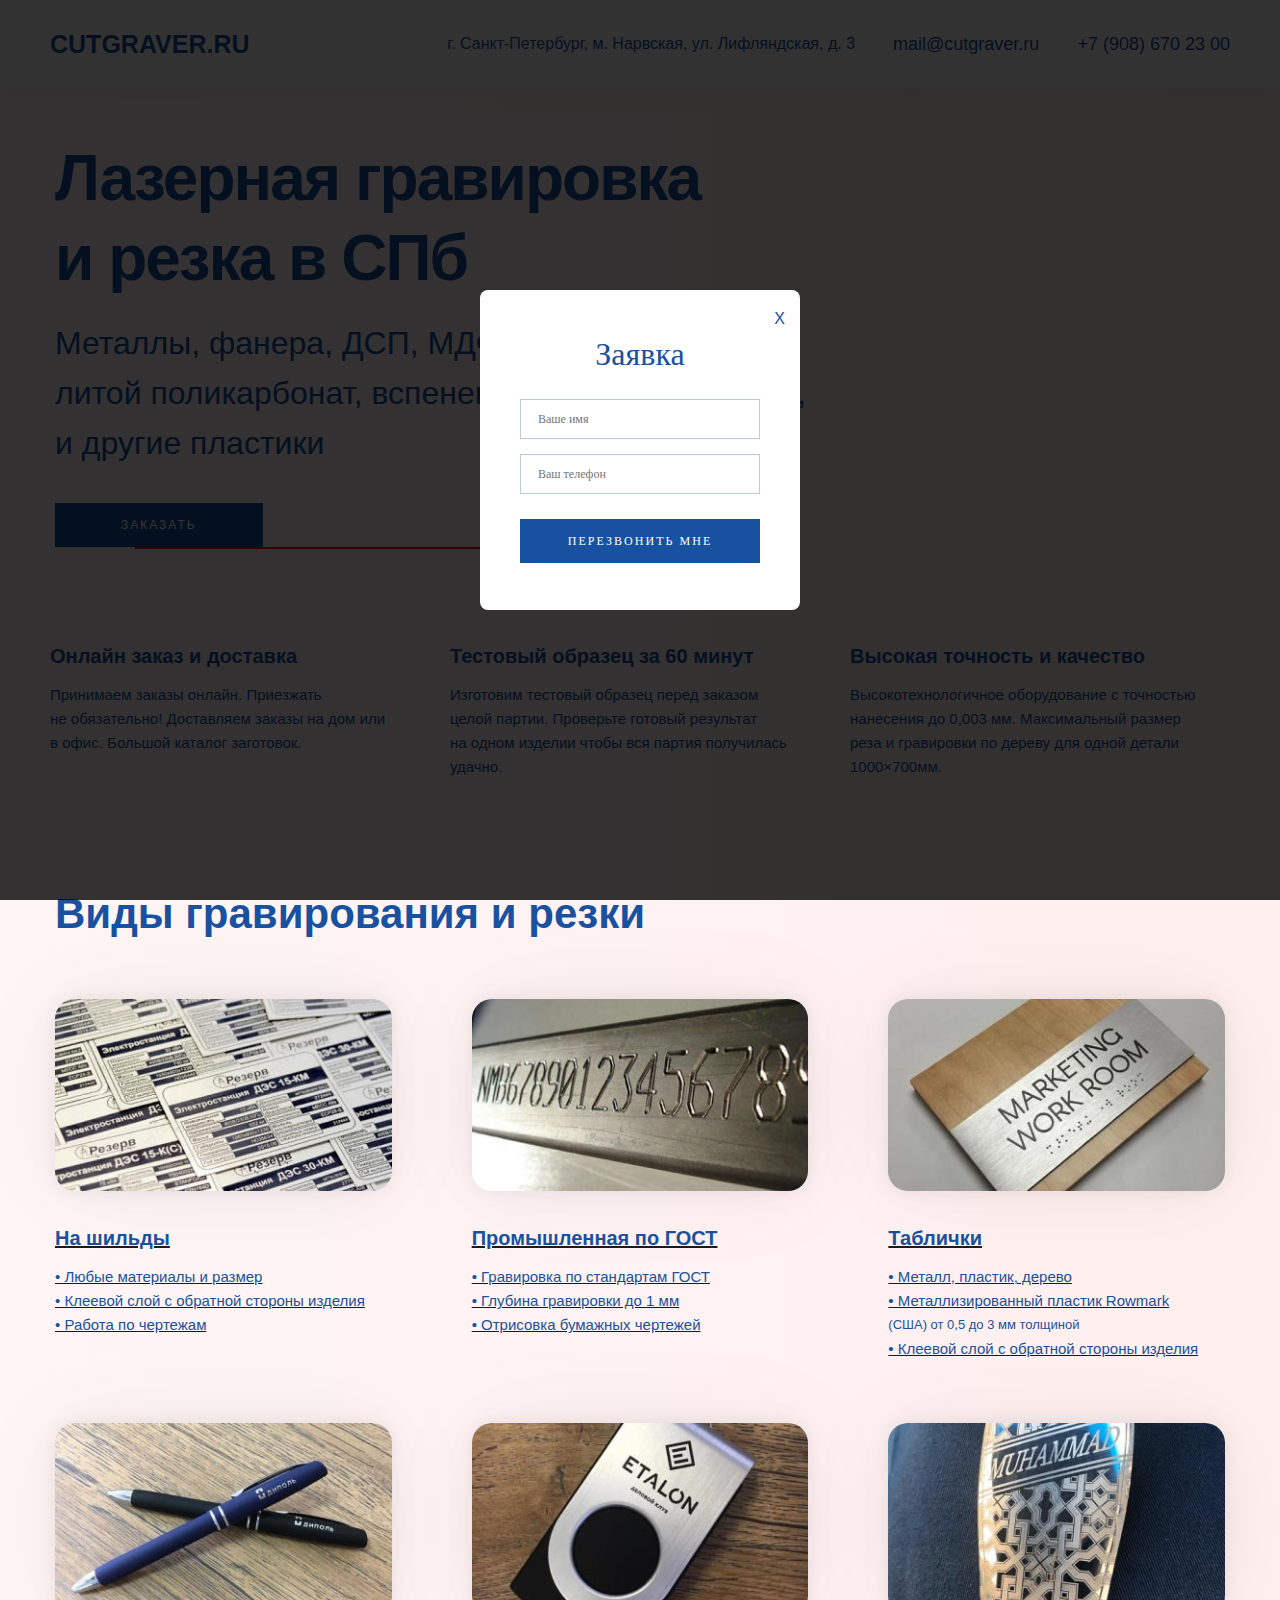
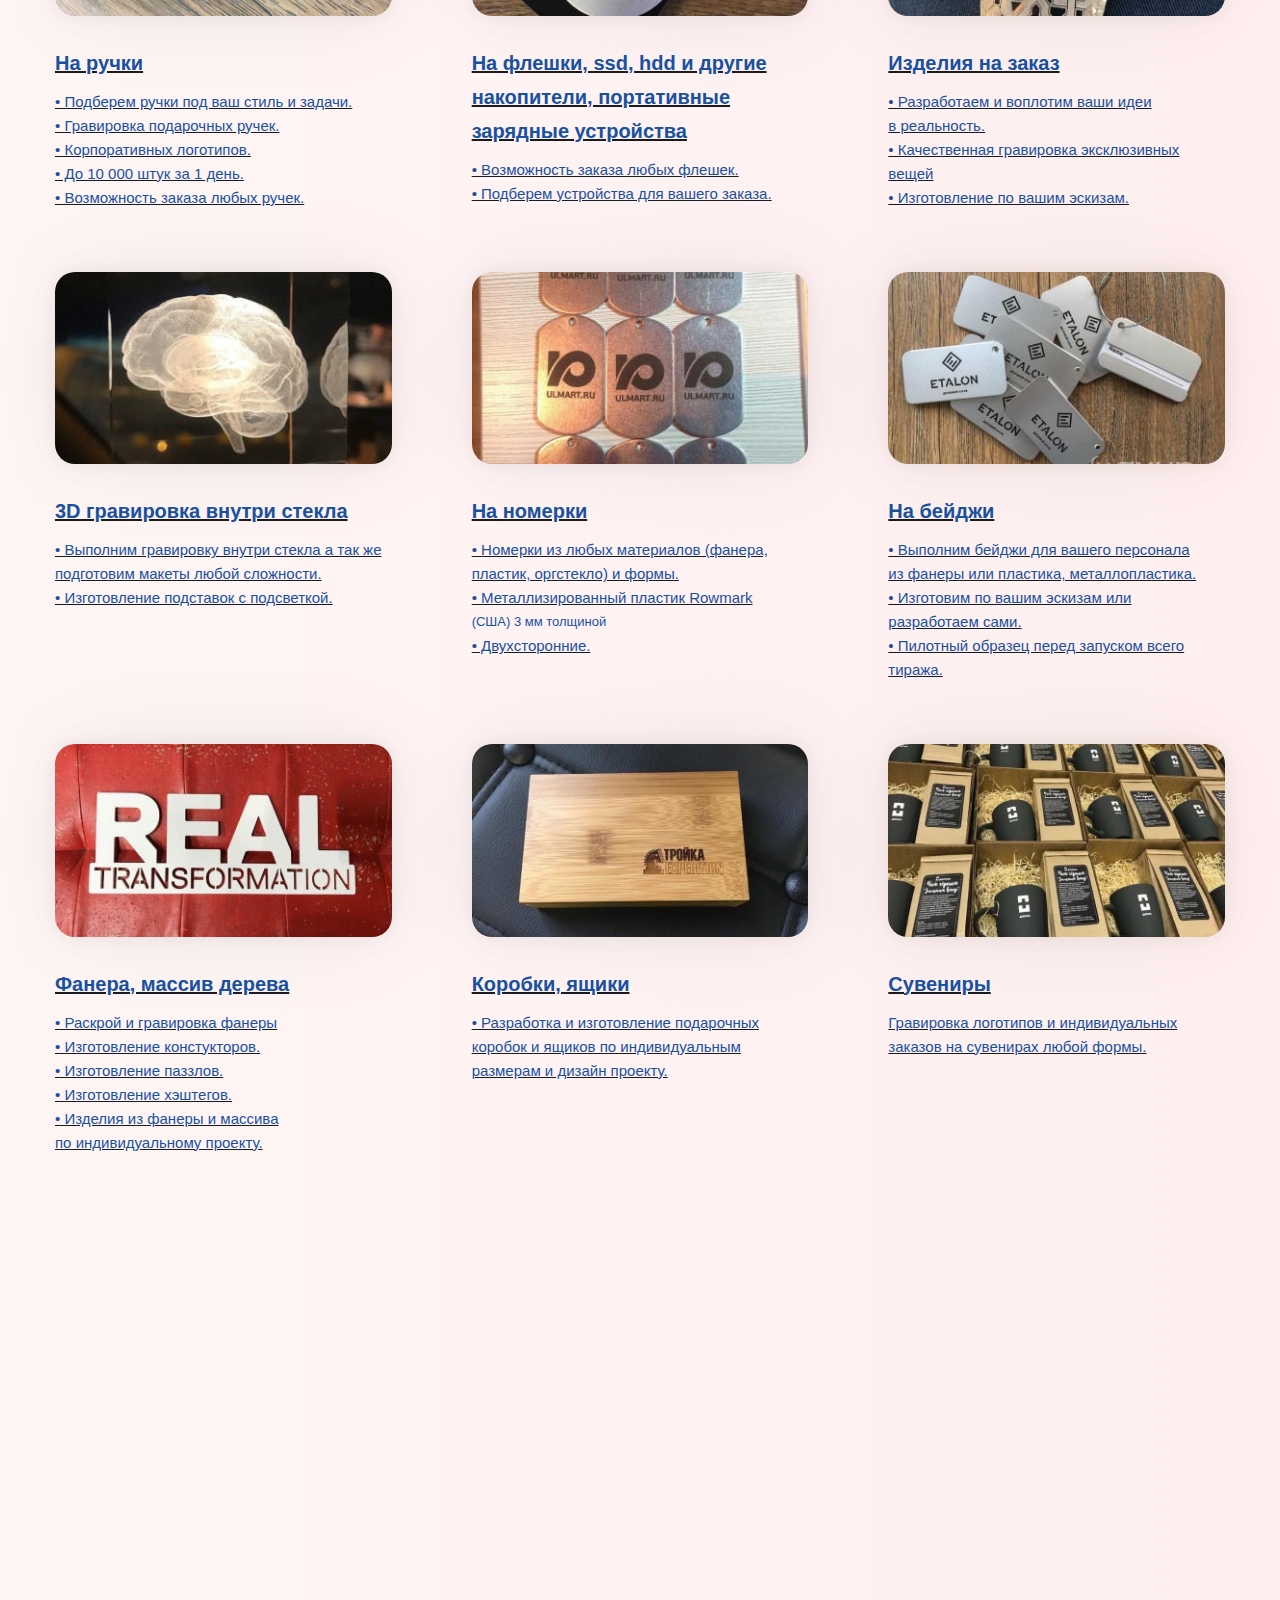
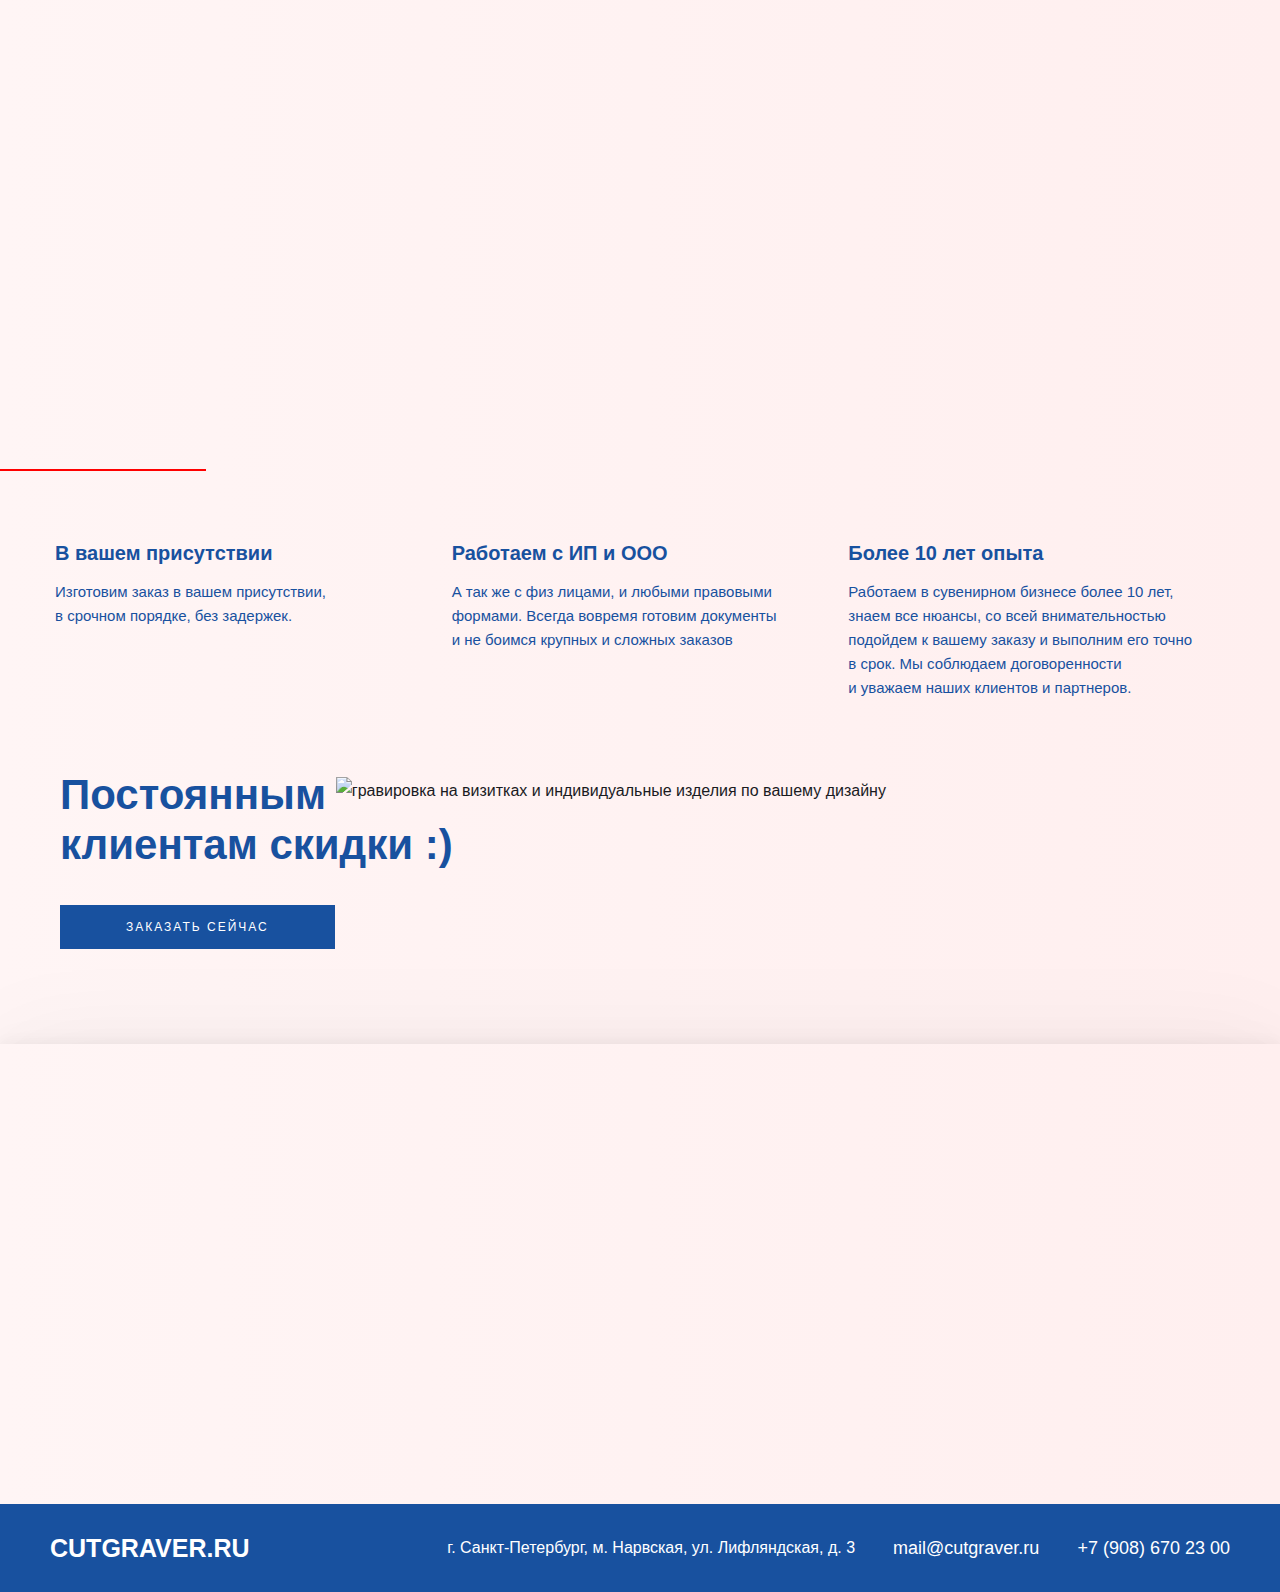
==== commit 25f2def5: "ztxone edit" ====
--- a/index.html
+++ b/index.html
@@ -1,339 +1,511 @@
 <!DOCTYPE html>
 <!-- This site was created in Webflow. http://www.webflow.com -->
 <!-- Last Published: Mon Dec 07 2020 18:37:43 GMT+0000 (Coordinated Universal Time) -->
-<html data-wf-domain="cutgraver.webflow.io" data-wf-page="5e64052be129e10a14c8fb12" data-wf-site="5e64052a68556afeb7351d72" data-wf-status="0">
-	<head>
-		<meta charset="utf-8"/>
-		<title>CUTGRAVER.RU &bull; Лазерная резка и&nbsp;гравировка в&nbsp;СПБ</title>
-		<meta content="Лазерная гравировка и лазерная резка на заказ в Санкт-Петербурге. Работаем на дереве и фанере, по металлу и пластику. Высокое качество, хорошие цены, постоянным клиентам скидки." name="description"/>
-		<meta content="CUTGRAVER.RU • Лазерная резка и гравировка в СПБ" property="og:title"/>
-		<meta content="Лазерная гравировка и лазерная резка на заказ в Санкт-Петербурге. Работаем на дереве и фанере, по металлу и пластику. Высокое качество, хорошие цены, постоянным клиентам скидки." property="og:description"/>
-		<meta content="Опен" property="og:image"/>
-		<meta content="CUTGRAVER.RU • Лазерная резка и гравировка в СПБ" property="twitter:title"/>
-		<meta content="Лазерная гравировка и лазерная резка на заказ в Санкт-Петербурге. Работаем на дереве и фанере, по металлу и пластику. Высокое качество, хорошие цены, постоянным клиентам скидки." property="twitter:description"/>
-		<meta content="Опен" property="twitter:image"/>
-		<meta property="og:type" content="website"/>
-		<meta content="summary_large_image" name="twitter:card"/>
-		<meta content="width=device-width, initial-scale=1" name="viewport"/>
-		<meta content="Webflow" name="generator"/>
-		<link href="css/cutgraver.webflow.css" rel="stylesheet" type="text/css"/>
-		<script src="js/webfont.js" type="text/javascript"></script>
-		<script type="text/javascript">WebFont.load({  google: {    families: ["Montserrat:100,100italic,200,200italic,300,300italic,400,400italic,500,500italic,600,600italic,700,700italic,800,800italic,900,900italic","Roboto:regular:cyrillic,latin"]  }});</script>
-		<!--[if lt IE 9]>
-		<script src="js/html5shiv.min.js" type="text/javascript"></script>
-		<![endif]-->
-		<script type="text/javascript">!function(o,c){var n=c.documentElement,t=" w-mod-";n.className+=t+"js",("ontouchstart"in o||o.DocumentTouch&&c instanceof DocumentTouch)&&(n.className+=t+"touch")}(window,document);</script>
-		<link href="img/favicon.ico" rel="shortcut icon" type="image/x-icon"/>
-		<link href="img/webclip.png" rel="apple-touch-icon"/>
-		<!-- Global site tag (gtag.js) - Google Analytics -->
-		<script async src="https://www.googletagmanager.com/gtag/js?id=G-MYE1EZHPBZ"></script>
-		<script>
-		  window.dataLayer = window.dataLayer || [];
-		  function gtag(){dataLayer.push(arguments);}
-		  gtag('js', new Date());
+<html
+  data-wf-domain="cutgraver.webflow.io"
+  data-wf-page="5e64052be129e10a14c8fb12"
+  data-wf-site="5e64052a68556afeb7351d72"
+  data-wf-status="0"
+>
+  <head>
+    <meta charset="utf-8" />
+    <title>
+      CUTGRAVER.RU &bull; Лазерная резка и&nbsp;гравировка в&nbsp;СПБ
+    </title>
+    <meta
+      content="Лазерная гравировка и лазерная резка на заказ в Санкт-Петербурге. Работаем на дереве и фанере, по металлу и пластику. Высокое качество, хорошие цены, постоянным клиентам скидки."
+      name="description"
+    />
+    <meta
+      content="CUTGRAVER.RU • Лазерная резка и гравировка в СПБ"
+      property="og:title"
+    />
+    <meta
+      content="Лазерная гравировка и лазерная резка на заказ в Санкт-Петербурге. Работаем на дереве и фанере, по металлу и пластику. Высокое качество, хорошие цены, постоянным клиентам скидки."
+      property="og:description"
+    />
+    <meta content="Опен" property="og:image" />
+    <meta
+      content="CUTGRAVER.RU • Лазерная резка и гравировка в СПБ"
+      property="twitter:title"
+    />
+    <meta
+      content="Лазерная гравировка и лазерная резка на заказ в Санкт-Петербурге. Работаем на дереве и фанере, по металлу и пластику. Высокое качество, хорошие цены, постоянным клиентам скидки."
+      property="twitter:description"
+    />
+    <meta content="Опен" property="twitter:image" />
+    <meta property="og:type" content="website" />
+    <meta content="summary_large_image" name="twitter:card" />
+    <meta content="width=device-width, initial-scale=1" name="viewport" />
+    <meta content="Webflow" name="generator" />
+    <meta name="qform-verification" content="6Z9A5QEY7ZS7" />
+    <link rel="icon" href="/img/favicon.ico" type="image/x-icon" />
+    <link href="css/cutgraver.webflow.css" rel="stylesheet" type="text/css" />
+    <script src="js/webfont.js" type="text/javascript"></script>
+    <script type="text/javascript">
+      WebFont.load({
+        google: {
+          families: [
+            "Montserrat:100,100italic,200,200italic,300,300italic,400,400italic,500,500italic,600,600italic,700,700italic,800,800italic,900,900italic",
+            "Roboto:regular:cyrillic,latin",
+          ],
+        },
+      })
+    </script>
+    <!--[if lt IE 9]>
+      <script src="js/html5shiv.min.js" type="text/javascript"></script>
+    <![endif]-->
+    <script type="text/javascript">
+      !(function (o, c) {
+        var n = c.documentElement,
+          t = " w-mod-"
+        ;(n.className += t + "js"),
+          ("ontouchstart" in o ||
+            (o.DocumentTouch && c instanceof DocumentTouch)) &&
+            (n.className += t + "touch")
+      })(window, document)
+    </script>
+    <link href="img/favicon.ico" rel="shortcut icon" type="image/x-icon" />
+    <link href="img/webclip.png" rel="apple-touch-icon" />
+    <!-- Global site tag (gtag.js) - Google Analytics -->
+    <script
+      async
+      src="https://www.googletagmanager.com/gtag/js?id=G-MYE1EZHPBZ"
+    ></script>
+    <script>
+      window.dataLayer = window.dataLayer || []
+      function gtag() {
+        dataLayer.push(arguments)
+      }
+      gtag("js", new Date())
 
-		  gtag('config', 'G-MYE1EZHPBZ');
-		</script>
-		<!-- Yandex.Metrika counter -->
-		<script type="text/javascript" >
-		   (function(m,e,t,r,i,k,a){m[i]=m[i]||function(){(m[i].a=m[i].a||[]).push(arguments)};
-		   m[i].l=1*new Date();k=e.createElement(t),a=e.getElementsByTagName(t)[0],k.async=1,k.src=r,a.parentNode.insertBefore(k,a)})
-		   (window, document, "script", "https://mc.yandex.ru/metrika/tag.js", "ym");
+      gtag("config", "G-MYE1EZHPBZ")
+    </script>
+    <!-- End Global site tag (gtag.js) - Google Analytics -->
+    <!-- Yandex.Metrika counter -->
+    <script type="text/javascript">
+      ;(function (m, e, t, r, i, k, a) {
+        m[i] =
+          m[i] ||
+          function () {
+            ;(m[i].a = m[i].a || []).push(arguments)
+          }
+        m[i].l = 1 * new Date()
+        ;(k = e.createElement(t)),
+          (a = e.getElementsByTagName(t)[0]),
+          (k.async = 1),
+          (k.src = r),
+          a.parentNode.insertBefore(k, a)
+      })(
+        window,
+        document,
+        "script",
+        "https://mc.yandex.ru/metrika/tag.js",
+        "ym"
+      )
 
-		   ym(70188733, "init", {
-		        clickmap:true,
-		        trackLinks:true,
-		        accurateTrackBounce:true,
-		        webvisor:true
-		   });
-		</script>
-		<noscript><div><img src="https://mc.yandex.ru/watch/70188733" style="position:absolute; left:-9999px;" alt="" /></div></noscript>
-		<!-- /Yandex.Metrika counter -->
-	</head>
-	<body class="body">
-		<div class="_1st-screen-background">
-			<div class="image_intro_background"></div>
-			<div class="image_intro">
-				<img src="img/ezgif.com-video-to-gif__6_.gif" width="521" alt=""/>
-			</div>
-		</div>
-		<div data-collapse="medium" data-animation="default" data-duration="400" role="banner" class="navigation w-nav">
-			<div class="navigation-wrap">
-				<a href="/" aria-current="page" class="logo-link w-nav-brand w--current">
-					<div class="logo-text">Сutgraver.ru</div>
-				</a>
-				<div class="menu">
-					<div class="menu-button w-nav-button">
-						<img src="img/menu-icon.png" width="22" alt="" class="menu-icon"/>
-					</div>
-				</div>
-				<div class="footer-contacts">
-					<div class="container-horizontal">
-						<img src="img/geo.svg" alt="" class="icon map-icon"/>
-						<div class="footer-text">г. Санкт-Петербург, м. Нарвская, ул. Лифляндская, д.&nbsp;3</div>
-					</div>
-					<div class="container-horizontal phone">
-						<img src="img/mail.svg" alt="" class="icon"/>
-						<div class="footer-text-right">mail@cutgraver.ru</div>
-					</div>
-					<div class="container-horizontal phone">
-						<img src="img/phone.svg" alt="" class="icon icon-phone"/>
-						<div class="footer-text-right">+7 (908) 670 23 00</div>
-					</div>
-				</div>
-			</div>
-		</div>
-		<div class="section">
-			<div class="columns w-row">
-				<div class="column w-col w-col-8">
-					<div>
-						<h1 class="h1_intro">
-							Лазерная гравировка и&nbsp;резка в&nbsp;СПб
-						</h1>
-						<div class="heading-jumbo-small">Металлы, фанера, ДСП, МДФ оргстекло, акрил, литой поликарбонат, вспененый ПВХ, полистирол, и&nbsp;другие пластики</div>
-						<div class="button_line w-clearfix">
-							<a href="#" class="button cc-contact-us button_zakaz w-inline-block popup-open">
-								<div>Заказать</div>
-							</a>
-								<div class="popup-fade">
-									<div class="popup">
-										<a class="popup-close" href="#">X</a>
-										<script src="https://yastatic.net/q/forms-frontend-ext/_/embed.js"></script>
-<iframe src="https://forms.yandex.ru/u/5fd1eded1df0244410af214b/?iframe=1" frameborder="0" name="ya-form-5fd1eded1df0244410af214b"></iframe>
-									</div>		
-								</div>
-								<script src="https://yandex.st/jquery/2.1.1/jquery.min.js"></script>
-								<script>
-								$(document).ready(function($) {
-									$('.popup-open').click(function() {
-										$('.popup-fade').fadeIn();
-										return false;
-									});	
-									
-									$('.popup-close').click(function() {
-										$(this).parents('.popup-fade').fadeOut();
-										return false;
-									});		
-								 
-									$(document).keydown(function(e) {
-										if (e.keyCode === 27) {
-											e.stopPropagation();
-											$('.popup-fade').fadeOut();
-										}
-									});
-									
-									$('.popup-fade').click(function(e) {
-										if ($(e.target).closest('.popup').length == 0) {
-											$(this).fadeOut();					
-										}
-									});
-								});
-								</script>
-
-							<div class="redline"></div>
-						</div>
-					</div>
-				</div>
-				<div class="w-col w-col-4"></div>
-			</div>
-		</div>
-		<section class="benefits">
-			<div class="columns w-row">
-				<div class="column-4 w-col w-col-4 w-col-stack">
-					<div class="div-block-2">
-						<div class="paragraph-bigger">Онлайн заказ и&nbsp;доставка</div>
-						<div class="paragraph-light">Принимаем заказы онлайн. Приезжать не&nbsp;обязательно! Доставляем заказы на&nbsp;дом или в&nbsp;офис. Большой каталог заготовок.</div>
-					</div>
-				</div>
-				<div class="column-5 w-col w-col-4 w-col-stack">
-					<div class="div-block-2">
-						<div class="paragraph-bigger">Тестовый образец за&nbsp;60&nbsp;минут</div>
-						<div class="paragraph-light">Изготовим тестовый образец перед заказом целой партии. Проверьте готовый результат на&nbsp;одном изделии чтобы вся партия получилась удачно.</div>
-					</div>
-				</div>
-				<div class="column-6 w-col w-col-4 w-col-stack">
-					<div class="div-block-2">
-						<div class="paragraph-bigger">Высокая точность и&nbsp;качество</div>
-						<div class="paragraph-light">Высокотехнологичное оборудование с&nbsp;точностью нанесения до&nbsp;0,003&nbsp;мм. Максимальный размер реза и&nbsp;гравировки по&nbsp;дереву для одной детали 1000&times;700мм.</div>
-					</div>
-				</div>
-			</div>
-		</section>
-		<div class="section">
-			<div class="container">
-				<div class="section-heading-wrap"><h2 class="heading">Виды гравирования и&nbsp;резки</h2></div>
-				<div class="w-layout-grid our-services-grid">
-					<div id="w-node-668f9551da3b-14c8fb12">
-						<a href="gravirovka-na-shildah-v-spb.html" class="w-inline-block">
-							<img src="img/na_shildi.jpg" alt="Гравировка на шильды" class="service-icon"/>
-							<div class="paragraph-bigger">На&nbsp;шильды</div>
-							<div class="paragraph-light">
-								&bull; Любые материалы и&nbsp;размер
-								<br/>
-								&bull; Клеевой слой с&nbsp;обратной стороны изделия
-								<br/>
-								&bull; Работа по&nbsp;чертежам
-							</div>
-						</a>
-					</div>
-					<div id="w-node-668f9551da45-14c8fb12">
-						<a href="promishlennaya_gravirovka.html" class="link-block w-inline-block">
-							<img src="img/Promyshlennaya_po_GOST.jpg" alt="Промышленная лазерная гравировка по ГОСТу" class="service-icon"/>
-							<div class="paragraph-bigger">Промышленная по&nbsp;ГОСТ</div>
-							<div class="paragraph-light">
-								&bull; Гравировка по&nbsp;стандартам ГОСТ 
-								<br/>
-								&bull; Глубина гравировки до&nbsp;1&nbsp;мм
-								<br/>
-								&bull; Отрисовка бумажных чертежей
-							</div>
-						</a>
-					</div>
-					<div id="w-node-668f9551da4f-14c8fb12">
-						<a class="w-inline-block">
-							<img src="img/Tablichki.jpg" alt="Лазерная гравировка на табличках" class="service-icon"/>
-							<div class="paragraph-bigger">Таблички</div>
-							<div class="paragraph-light w-clearfix">
-								&bull; Металл, пластик, дерево 
-								<br/>
-								&bull; Металлизированный пластик Rowmark 
-								<br/>
-								<span class="text-13pt">(США) от&nbsp;0,5 до&nbsp;3&nbsp;мм толщиной</span>
-								<br/>
-								&bull; Клеевой слой с&nbsp;обратной стороны изделия
-							</div>
-						</a>
-					</div>
-					<div id="w-node-668f9551da5c-14c8fb12">
-						<a class="w-inline-block">
-							<img src="img/Na_ruchki.jpg" alt="Лазерная гравировка на ручки" class="service-icon"/>
-							<div class="paragraph-bigger">
-								На&nbsp;ручки
-								<br/>
-							</div>
-							<div class="paragraph-light">
-								&bull; Подберем ручки под ваш стиль и&nbsp;задачи.
-								<br/>
-								&bull; Гравировка подарочных ручек.
-								<br/>
-								&bull; Корпоративных логотипов.
-								<br/>
-								&bull; До&nbsp;10&nbsp;000 штук за&nbsp;1&nbsp;день.
-								<br/>
-								&bull; Возможность заказа любых ручек.
-							</div>
-						</a>
-					</div>
-					<div id="w-node-668f9551da6b-14c8fb12">
-						<a class="w-inline-block">
-							<img src="img/Na_fleshki_ssd_hdd_i_zaryadnye_ustrojstva.jpg" alt="Лазерная гравировка на флешки, ssd, hdd диски и другие накопители, портативные зарядные устройства" class="service-icon"/>
-							<div class="paragraph-bigger">
-								На&nbsp;флешки, ssd, hdd и&nbsp;другие накопители, портативные зарядные устройства
-								<br/>
-							</div>
-							<div class="paragraph-light">
-								&bull; Возможность заказа любых флешек.
-								<br/>
-								&bull; Подберем устройства для вашего заказа.
-								<br/>
-							</div>
-						</a>
-					</div>
-					<div id="w-node-668f9551da75-14c8fb12">
-						<a class="w-inline-block">
-							<img src="img/Izdeliya_na_zakaz.jpg" alt="Лазерная гравировка на изделия на заказ по индивидуальному макету" class="service-icon"/>
-							<div class="paragraph-bigger">Изделия на&nbsp;заказ</div>
-							<div class="paragraph-light">
-								&bull; Разработаем и&nbsp;воплотим ваши идеи в&nbsp;реальность.
-								<br/>
-								&bull; Качественная гравировка эксклюзивных вещей
-								<br/>
-								&bull; Изготовление по&nbsp;вашим эскизам.
-								<br/>
-							</div>
-						</a>
-					</div>
-					<div id="w-node-668f9551da80-14c8fb12">
-						<a class="w-inline-block">
-							<img src="img/3D_gravirovka_vnutri_stekla.jpg" alt="3D лазерная гравировка внутри стекла" class="service-icon"/>
-							<div class="paragraph-bigger">3D&nbsp;гравировка внутри стекла</div>
-							<div class="paragraph-light">
-								&bull; Выполним гравировку внутри стекла а&nbsp;так&nbsp;же подготовим макеты любой сложности.
-								<br/>
-								&bull; Изготовление подставок с&nbsp;подсветкой.
-							</div>
-						</a>
-					</div>
-					<div id="w-node-668f9551da88-14c8fb12">
-						<a class="w-inline-block">
-							<img src="img/Na_nomerki.jpg" alt="Лазерная гравировка на номерки" class="service-icon"/>
-							<div class="paragraph-bigger">На&nbsp;номерки</div>
-							<div class="paragraph-light w-clearfix">
-								&bull; Номерки из&nbsp;любых материалов (фанера, пластик, оргстекло) и&nbsp;формы.
-								<br/>
-								&bull; Металлизированный пластик Rowmark 
-								<br/>
-								<span class="text-13pt">(США) 3&nbsp;мм толщиной</span>
-								<br/>
-								&bull; Двухсторонние.
-							</div>
-						</a>
-					</div>
-					<div id="w-node-668f9551da95-14c8fb12">
-						<a class="w-inline-block">
-							<img src="img/Na_bejdzhi.jpg" alt="Лазерная гравировка на бейджах" class="service-icon"/>
-							<div class="paragraph-bigger">На&nbsp;бейджи</div>
-							<div class="paragraph-light">
-								&bull; Выполним бейджи для вашего персонала из&nbsp;фанеры или пластика, металлопластика.
-								<br/>
-								&bull; Изготовим по&nbsp;вашим эскизам или разработаем сами.
-								<br/>
-								&bull; Пилотный образец перед запуском всего тиража.
-							</div>
-						</a>
-					</div>
-					<div id="w-node-668f9551da9f-14c8fb12">
-						<a class="w-inline-block">
-							<img src="img/Fanera_massiv_dereva.jpg" alt="Лазерная гравировка на фанере и массиве дерева" class="service-icon"/>
-							<div class="paragraph-bigger">Фанера, массив дерева</div>
-							<div class="paragraph-light">
-								&bull; Раскрой и&nbsp;гравировка фанеры
-								<br/>
-								&bull; Изготовление констукторов.
-								<br/>
-								&bull; Изготовление паззлов.
-								<br/>
-								&bull; Изготовление хэштегов.
-								<br/>
-								&bull; Изделия из&nbsp;фанеры и&nbsp;массива по&nbsp;индивидуальному проекту.
-							</div>
-						</a>
-					</div>
-					<div id="w-node-668f9551daad-14c8fb12">
-						<a class="w-inline-block">
-							<img src="img/Korobki_yashchiki.jpg" alt="Лазерная гравировка на коробках и ящиках, Изготовление коробок и ящиков" class="service-icon"/>
-							<div class="paragraph-bigger">Коробки, ящики</div>
-							<div class="paragraph-light">&bull; Разработка и&nbsp;изготовление подарочных коробок и&nbsp;ящиков по&nbsp;индивидуальным размерам и&nbsp;дизайн проекту.</div>
-						</a>
-					</div>
-					<div id="w-node-668f9551dab3-14c8fb12">
-						<a class="w-inline-block">
-							<img src="img/Suveniry.jpg" alt="Нанесение лазерной гравировки на сувениры" class="service-icon"/>
-							<div class="paragraph-bigger">Сувениры</div>
-							<div class="paragraph-light">Гравировка логотипов и&nbsp;индивидуальных заказов на&nbsp;сувенирах любой формы.</div>
-						</a>
-					</div>
-				</div>
-			</div>
-		</div>
-		<div>
-			<div class="container w-container">
-				<div style="padding-top:56.17021276595745%" class="w-video w-embed">
-					<iframe src="https://www.youtube.com/embed/JF2jVVRf3NA" frameborder="0" allow="accelerometer; autoplay; clipboard-write; encrypted-media; gyroscope; picture-in-picture" allowfullscreen></iframe>
-				</div>
-			</div>
-		</div>
-		<!--
+      ym(70188733, "init", {
+        clickmap: true,
+        trackLinks: true,
+        accurateTrackBounce: true,
+        webvisor: true,
+      })
+    </script>
+    <noscript
+      ><div>
+        <img
+          src="https://mc.yandex.ru/watch/70188733"
+          style="position: absolute; left: -9999px"
+          alt=""
+        /></div
+    ></noscript>
+    <!-- /Yandex.Metrika counter -->
+    <!-- скрипт формы -->
+    <script type="text/javascript">
+      ;(function () {
+        function init() {
+          var scr = document.createElement("script")
+          scr.type = "text/javascript"
+          scr.defer = "defer"
+          scr.src =
+            "//cdn.qform24.com/forms.js?v=" +
+            parseInt(new Date().getTime() / 1000)
+          var scrInsert = document.getElementsByTagName("script")[0]
+          scrInsert.parentNode.insertBefore(scr, scrInsert)
+        }
+        var d = document
+        var w = window
+        if (d.readyState == "complete") {
+          init()
+        } else {
+          if (w.attachEvent) {
+            w.attachEvent("onload", init)
+          } else {
+            w.addEventListener("load", init, false)
+          }
+        }
+      })()
+    </script>
+    <!-- end скрипт формы -->
+  </head>
+  <body class="body">
+    <div class="_1st-screen-background">
+      <div class="image_intro_background"></div>
+      <div class="image_intro">
+        <img src="img/ezgif.com-video-to-gif__6_.gif" width="521" alt="" />
+      </div>
+    </div>
+    <div
+      data-collapse="medium"
+      data-animation="default"
+      data-duration="400"
+      role="banner"
+      class="navigation w-nav"
+    >
+      <div class="navigation-wrap">
+        <a
+          href="/"
+          aria-current="page"
+          class="logo-link w-nav-brand w--current"
+        >
+          <div class="logo-text">Сutgraver.ru</div>
+        </a>
+        <div class="menu">
+          <div class="menu-button w-nav-button">
+            <img src="img/menu-icon.png" width="22" alt="" class="menu-icon" />
+          </div>
+        </div>
+        <div class="footer-contacts">
+          <div class="container-horizontal">
+            <img src="img/geo.svg" alt="" class="icon map-icon" />
+            <div class="footer-text">
+              г. Санкт-Петербург, м. Нарвская, ул. Лифляндская, д.&nbsp;3
+            </div>
+          </div>
+          <div class="container-horizontal phone">
+            <img src="img/mail.svg" alt="" class="icon" />
+            <div class="footer-text-right">mail@cutgraver.ru</div>
+          </div>
+          <div class="container-horizontal phone">
+            <img src="img/phone.svg" alt="" class="icon icon-phone" />
+            <div class="footer-text-right">+7 (908) 670 23 00</div>
+          </div>
+        </div>
+      </div>
+    </div>
+    <div class="section">
+      <div class="columns w-row">
+        <div class="column w-col w-col-8">
+          <div>
+            <h1 class="h1_intro">
+              Лазерная гравировка и&nbsp;резка в&nbsp;СПб
+            </h1>
+            <div class="heading-jumbo-small">
+              Металлы, фанера, ДСП, МДФ оргстекло, акрил, литой поликарбонат,
+              вспененый ПВХ, полистирол, и&nbsp;другие пластики
+            </div>
+            <!-- вот эта часть: type="button" onclick="ym(70188733,'reachGoal','zakaz1'); return true;" это цель в яндекс метрике -->
+            <div
+              type="button"
+              onclick="ym(70188733,'reachGoal','zakaz1'); return true;"
+            >
+              <!-- вместо тэга <a ... > его содержимое меняем чтобы поставить всплывающую форму на div котороый дает нам сервис qform-->
+              <button
+                class="button cc-contact-us button_zakaz w-inline-block popup-open"
+              >
+                Заказать
+              </button>
+              <div class="redline"></div>
+            </div>
+          </div>
+        </div>
+        <div class="w-col w-col-4"></div>
+      </div>
+    </div>
+    <section class="benefits">
+      <div class="columns w-row">
+        <div class="column-4 w-col w-col-4 w-col-stack">
+          <div class="div-block-2">
+            <div class="paragraph-bigger">Онлайн заказ и&nbsp;доставка</div>
+            <div class="paragraph-light">
+              Принимаем заказы онлайн. Приезжать не&nbsp;обязательно! Доставляем
+              заказы на&nbsp;дом или в&nbsp;офис. Большой каталог заготовок.
+            </div>
+          </div>
+        </div>
+        <div class="column-5 w-col w-col-4 w-col-stack">
+          <div class="div-block-2">
+            <div class="paragraph-bigger">
+              Тестовый образец за&nbsp;60&nbsp;минут
+            </div>
+            <div class="paragraph-light">
+              Изготовим тестовый образец перед заказом целой партии. Проверьте
+              готовый результат на&nbsp;одном изделии чтобы вся партия
+              получилась удачно.
+            </div>
+          </div>
+        </div>
+        <div class="column-6 w-col w-col-4 w-col-stack">
+          <div class="div-block-2">
+            <div class="paragraph-bigger">Высокая точность и&nbsp;качество</div>
+            <div class="paragraph-light">
+              Высокотехнологичное оборудование с&nbsp;точностью нанесения
+              до&nbsp;0,003&nbsp;мм. Максимальный размер реза и&nbsp;гравировки
+              по&nbsp;дереву для одной детали 1000&times;700мм.
+            </div>
+          </div>
+        </div>
+      </div>
+    </section>
+    <div class="section">
+      <div class="container">
+        <div class="section-heading-wrap">
+          <h2 class="heading">Виды гравирования и&nbsp;резки</h2>
+        </div>
+        <div class="w-layout-grid our-services-grid">
+          <div id="w-node-668f9551da3b-14c8fb12">
+            <a href="gravirovka-na-shildah-v-spb.html" class="w-inline-block">
+              <img
+                src="img/na_shildi.jpg"
+                alt="Гравировка на шильды"
+                class="service-icon"
+              />
+              <div class="paragraph-bigger">На&nbsp;шильды</div>
+              <div class="paragraph-light">
+                &bull; Любые материалы и&nbsp;размер
+                <br />
+                &bull; Клеевой слой с&nbsp;обратной стороны изделия
+                <br />
+                &bull; Работа по&nbsp;чертежам
+              </div>
+            </a>
+          </div>
+          <div id="w-node-668f9551da45-14c8fb12">
+            <a
+              href="promishlennaya_gravirovka.html"
+              class="link-block w-inline-block"
+            >
+              <img
+                src="img/Promyshlennaya_po_GOST.jpg"
+                alt="Промышленная лазерная гравировка по ГОСТу"
+                class="service-icon"
+              />
+              <div class="paragraph-bigger">Промышленная по&nbsp;ГОСТ</div>
+              <div class="paragraph-light">
+                &bull; Гравировка по&nbsp;стандартам ГОСТ
+                <br />
+                &bull; Глубина гравировки до&nbsp;1&nbsp;мм
+                <br />
+                &bull; Отрисовка бумажных чертежей
+              </div>
+            </a>
+          </div>
+          <div id="w-node-668f9551da4f-14c8fb12">
+            <a class="w-inline-block">
+              <img
+                src="img/Tablichki.jpg"
+                alt="Лазерная гравировка на табличках"
+                class="service-icon"
+              />
+              <div class="paragraph-bigger">Таблички</div>
+              <div class="paragraph-light w-clearfix">
+                &bull; Металл, пластик, дерево
+                <br />
+                &bull; Металлизированный пластик Rowmark
+                <br />
+                <span class="text-13pt"
+                  >(США) от&nbsp;0,5 до&nbsp;3&nbsp;мм толщиной</span
+                >
+                <br />
+                &bull; Клеевой слой с&nbsp;обратной стороны изделия
+              </div>
+            </a>
+          </div>
+          <div id="w-node-668f9551da5c-14c8fb12">
+            <a class="w-inline-block">
+              <img
+                src="img/Na_ruchki.jpg"
+                alt="Лазерная гравировка на ручки"
+                class="service-icon"
+              />
+              <div class="paragraph-bigger">
+                На&nbsp;ручки
+                <br />
+              </div>
+              <div class="paragraph-light">
+                &bull; Подберем ручки под ваш стиль и&nbsp;задачи.
+                <br />
+                &bull; Гравировка подарочных ручек.
+                <br />
+                &bull; Корпоративных логотипов.
+                <br />
+                &bull; До&nbsp;10&nbsp;000 штук за&nbsp;1&nbsp;день.
+                <br />
+                &bull; Возможность заказа любых ручек.
+              </div>
+            </a>
+          </div>
+          <div id="w-node-668f9551da6b-14c8fb12">
+            <a class="w-inline-block">
+              <img
+                src="img/Na_fleshki_ssd_hdd_i_zaryadnye_ustrojstva.jpg"
+                alt="Лазерная гравировка на флешки, ssd, hdd диски и другие накопители, портативные зарядные устройства"
+                class="service-icon"
+              />
+              <div class="paragraph-bigger">
+                На&nbsp;флешки, ssd, hdd и&nbsp;другие накопители, портативные
+                зарядные устройства
+                <br />
+              </div>
+              <div class="paragraph-light">
+                &bull; Возможность заказа любых флешек.
+                <br />
+                &bull; Подберем устройства для вашего заказа.
+                <br />
+              </div>
+            </a>
+          </div>
+          <div id="w-node-668f9551da75-14c8fb12">
+            <a class="w-inline-block">
+              <img
+                src="img/Izdeliya_na_zakaz.jpg"
+                alt="Лазерная гравировка на изделия на заказ по индивидуальному макету"
+                class="service-icon"
+              />
+              <div class="paragraph-bigger">Изделия на&nbsp;заказ</div>
+              <div class="paragraph-light">
+                &bull; Разработаем и&nbsp;воплотим ваши идеи в&nbsp;реальность.
+                <br />
+                &bull; Качественная гравировка эксклюзивных вещей
+                <br />
+                &bull; Изготовление по&nbsp;вашим эскизам.
+                <br />
+              </div>
+            </a>
+          </div>
+          <div id="w-node-668f9551da80-14c8fb12">
+            <a class="w-inline-block">
+              <img
+                src="img/3D_gravirovka_vnutri_stekla.jpg"
+                alt="3D лазерная гравировка внутри стекла"
+                class="service-icon"
+              />
+              <div class="paragraph-bigger">
+                3D&nbsp;гравировка внутри стекла
+              </div>
+              <div class="paragraph-light">
+                &bull; Выполним гравировку внутри стекла а&nbsp;так&nbsp;же
+                подготовим макеты любой сложности.
+                <br />
+                &bull; Изготовление подставок с&nbsp;подсветкой.
+              </div>
+            </a>
+          </div>
+          <div id="w-node-668f9551da88-14c8fb12">
+            <a class="w-inline-block">
+              <img
+                src="img/Na_nomerki.jpg"
+                alt="Лазерная гравировка на номерки"
+                class="service-icon"
+              />
+              <div class="paragraph-bigger">На&nbsp;номерки</div>
+              <div class="paragraph-light w-clearfix">
+                &bull; Номерки из&nbsp;любых материалов (фанера, пластик,
+                оргстекло) и&nbsp;формы.
+                <br />
+                &bull; Металлизированный пластик Rowmark
+                <br />
+                <span class="text-13pt">(США) 3&nbsp;мм толщиной</span>
+                <br />
+                &bull; Двухсторонние.
+              </div>
+            </a>
+          </div>
+          <div id="w-node-668f9551da95-14c8fb12">
+            <a class="w-inline-block">
+              <img
+                src="img/Na_bejdzhi.jpg"
+                alt="Лазерная гравировка на бейджах"
+                class="service-icon"
+              />
+              <div class="paragraph-bigger">На&nbsp;бейджи</div>
+              <div class="paragraph-light">
+                &bull; Выполним бейджи для вашего персонала из&nbsp;фанеры или
+                пластика, металлопластика.
+                <br />
+                &bull; Изготовим по&nbsp;вашим эскизам или разработаем сами.
+                <br />
+                &bull; Пилотный образец перед запуском всего тиража.
+              </div>
+            </a>
+          </div>
+          <div id="w-node-668f9551da9f-14c8fb12">
+            <a class="w-inline-block">
+              <img
+                src="img/Fanera_massiv_dereva.jpg"
+                alt="Лазерная гравировка на фанере и массиве дерева"
+                class="service-icon"
+              />
+              <div class="paragraph-bigger">Фанера, массив дерева</div>
+              <div class="paragraph-light">
+                &bull; Раскрой и&nbsp;гравировка фанеры
+                <br />
+                &bull; Изготовление констукторов.
+                <br />
+                &bull; Изготовление паззлов.
+                <br />
+                &bull; Изготовление хэштегов.
+                <br />
+                &bull; Изделия из&nbsp;фанеры и&nbsp;массива
+                по&nbsp;индивидуальному проекту.
+              </div>
+            </a>
+          </div>
+          <div id="w-node-668f9551daad-14c8fb12">
+            <a class="w-inline-block">
+              <img
+                src="img/Korobki_yashchiki.jpg"
+                alt="Лазерная гравировка на коробках и ящиках, Изготовление коробок и ящиков"
+                class="service-icon"
+              />
+              <div class="paragraph-bigger">Коробки, ящики</div>
+              <div class="paragraph-light">
+                &bull; Разработка и&nbsp;изготовление подарочных коробок
+                и&nbsp;ящиков по&nbsp;индивидуальным размерам и&nbsp;дизайн
+                проекту.
+              </div>
+            </a>
+          </div>
+          <div id="w-node-668f9551dab3-14c8fb12">
+            <a class="w-inline-block">
+              <img
+                src="img/Suveniry.jpg"
+                alt="Нанесение лазерной гравировки на сувениры"
+                class="service-icon"
+              />
+              <div class="paragraph-bigger">Сувениры</div>
+              <div class="paragraph-light">
+                Гравировка логотипов и&nbsp;индивидуальных заказов
+                на&nbsp;сувенирах любой формы.
+              </div>
+            </a>
+          </div>
+        </div>
+      </div>
+    </div>
+    <div>
+      <div class="container w-container">
+        <div style="padding-top: 56.17021276595745%" class="w-video w-embed">
+          <iframe
+            src="https://www.youtube.com/embed/JF2jVVRf3NA"
+            frameborder="0"
+            allow="accelerometer; autoplay; clipboard-write; encrypted-media; gyroscope; picture-in-picture"
+            allowfullscreen
+          ></iframe>
+        </div>
+      </div>
+    </div>
+    <!--
 		<div class="seo-section">
 			<div class="columns w-row">
 				<div class="column w-col w-col-8">
@@ -361,90 +533,191 @@
 			</div>
 		</div>
 		-->
-		<div class="section">
-			<div class="divider divider2"></div>
-			<div class="container w-container">
-				<div class="columns w-row">
-					<div class="column-4 w-col w-col-4 w-col-stack">
-						<div class="div-block-2">
-							<div class="paragraph-bigger">В&nbsp;вашем присутствии</div>
-							<div class="paragraph-light">
-								Изготовим заказ в&nbsp;вашем присутствии, 
-								<br/>
-								в&nbsp;срочном порядке, без задержек.
-							</div>
-						</div>
-					</div>
-					<div class="column-5 w-col w-col-4 w-col-stack">
-						<div class="div-block-2">
-							<div class="paragraph-bigger">Работаем с&nbsp;ИП и&nbsp;ООО</div>
-							<div class="paragraph-light">
-								А&nbsp;так&nbsp;же с&nbsp;физ лицами, и&nbsp;любыми правовыми формами. Всегда вовремя готовим документы 
-								<br/>
-								и&nbsp;не&nbsp;боимся крупных и&nbsp;сложных заказов
-							</div>
-						</div>
-					</div>
-					<div class="column-6 w-col w-col-4 w-col-stack">
-						<div class="div-block-2">
-							<div class="paragraph-bigger">Более 10&nbsp;лет опыта</div>
-							<div class="paragraph-light">Работаем в&nbsp;сувенирном бизнесе более 10&nbsp;лет, знаем все нюансы, со&nbsp;всей внимательностью подойдем к&nbsp;вашему заказу и&nbsp;выполним его точно в&nbsp;срок. Мы&nbsp;соблюдаем договоренности и&nbsp;уважаем наших клиентов и&nbsp;партнеров.</div>
-						</div>
-					</div>
-				</div>
-				<div class="columns w-row">
-					<div class="column padding w-col w-col-5">
-						<div class="div_cta">
-							<h2 class="heading">Постоянным клиентам скидки :)</h2>
-							<div class="button_line cta w-clearfix">
-								<a href="mailto:mail@business.com?subject=You&#x27;ve%20got%20mail!" class="button cc-contact-us button_zakaz w-inline-block">
-									<div>Заказать сейчас</div>
-								</a>
-							</div>
-						</div>
-					</div>
-					<div class="column-2 w-col w-col-7">
-						<div class="image_cta">
-							<img src="img/image_cta.svg" alt="гравировка на визитках и индивидуальные изделия по вашему дизайну" class="image"/>
-						</div>
-					</div>
-				</div>
-			</div>
-		</div>
-		<div class="section">
-			<div data-widget-zoom="14" data-widget-latlng="59.907279,30.262489" data-widget-tooltip="Наше производство находится по адресу: г. Санкт-Петербург, м. Нарвская, ул. Лифляндская, д. 3" data-disable-scroll="1" class="map w-widget w-widget-map"></div>
-		</div>
-		<div data-collapse="medium" data-animation="default" data-duration="400" role="banner" class="footer w-nav">
-			<div class="navigation-wrap">
-				<a href="/" aria-current="page" class="logo-link w-nav-brand w--current">
-					<div class="logo-text white">Сutgraver.ru</div>
-				</a>
-				<div class="menu">
-					<div class="menu-button w-nav-button">
-						<img src="img/menu-icon.png" width="22" alt="" class="menu-icon"/>
-					</div>
-				</div>
-				<div class="footer-contacts">
-					<div class="container-horizontal">
-						<img src="img/geo_white.svg" alt="" class="icon map-icon"/>
-						<div class="footer-text white">г. Санкт-Петербург, м. Нарвская, ул. Лифляндская, д.&nbsp;3</div>
-					</div>
-					<div class="container-horizontal phone">
-						<img src="img/mail_white.svg" alt="" class="icon"/>
-						<div class="footer-text-right white">mail@cutgraver.ru</div>
-					</div>
-					<div class="container-horizontal phone">
-						<img src="img/phone_white.svg" alt="" class="icon icon-phone"/>
-						<div class="footer-text-right white">+7 (908) 670 23 00</div>
-					</div>
-				</div>
-			</div>
-		</div>
-		<script src="js/jquery-3.5.1.min.dc5e7f18c8.js" type="text/javascript"></script>
-		<script src="js/webflow.js" type="text/javascript"></script>
-		<!--[if lte IE 9]>
-		<script src="js/placeholders.min.js"></script>
-		<![endif]-->
-		<script src="js/customjs.js" type="text/javascript"></script>
-	</body>
-</html>+    <div class="section">
+      <div class="divider divider2"></div>
+      <div class="container w-container">
+        <div class="columns w-row">
+          <div class="column-4 w-col w-col-4 w-col-stack">
+            <div class="div-block-2">
+              <div class="paragraph-bigger">В&nbsp;вашем присутствии</div>
+              <div class="paragraph-light">
+                Изготовим заказ в&nbsp;вашем присутствии,
+                <br />
+                в&nbsp;срочном порядке, без задержек.
+              </div>
+            </div>
+          </div>
+          <div class="column-5 w-col w-col-4 w-col-stack">
+            <div class="div-block-2">
+              <div class="paragraph-bigger">Работаем с&nbsp;ИП и&nbsp;ООО</div>
+              <div class="paragraph-light">
+                А&nbsp;так&nbsp;же с&nbsp;физ лицами, и&nbsp;любыми правовыми
+                формами. Всегда вовремя готовим документы
+                <br />
+                и&nbsp;не&nbsp;боимся крупных и&nbsp;сложных заказов
+              </div>
+            </div>
+          </div>
+          <div class="column-6 w-col w-col-4 w-col-stack">
+            <div class="div-block-2">
+              <div class="paragraph-bigger">Более 10&nbsp;лет опыта</div>
+              <div class="paragraph-light">
+                Работаем в&nbsp;сувенирном бизнесе более 10&nbsp;лет, знаем все
+                нюансы, со&nbsp;всей внимательностью подойдем к&nbsp;вашему
+                заказу и&nbsp;выполним его точно в&nbsp;срок. Мы&nbsp;соблюдаем
+                договоренности и&nbsp;уважаем наших клиентов и&nbsp;партнеров.
+              </div>
+            </div>
+          </div>
+        </div>
+        <div class="columns w-row">
+          <div class="column padding w-col w-col-5">
+            <div class="div_cta">
+              <h2 class="heading">Постоянным клиентам скидки :)</h2>
+              <div
+                class="button_line cta w-clearfix"
+                type="button"
+                onclick="ym(70188733,'reachGoal','zakaz2'); return true;"
+              >
+                <a
+                  href="https://forms.yandex.ru/u/5fd1eded1df0244410af214b/"
+                  class="button cc-contact-us button_zakaz w-inline-block"
+                >
+                  <div>Заказать сейчас</div>
+                </a>
+              </div>
+            </div>
+          </div>
+          <div class="column-2 w-col w-col-7">
+            <div class="image_cta">
+              <img
+                src="img/image_cta.svg"
+                alt="гравировка на визитках и индивидуальные изделия по вашему дизайну"
+                class="image"
+              />
+            </div>
+          </div>
+        </div>
+      </div>
+    </div>
+    <div class="section">
+      <div
+        data-widget-zoom="14"
+        data-widget-latlng="59.907279,30.262489"
+        data-widget-tooltip="Наше производство находится по адресу: г. Санкт-Петербург, м. Нарвская, ул. Лифляндская, д. 3"
+        data-disable-scroll="1"
+        class="map w-widget w-widget-map"
+      ></div>
+    </div>
+    <div
+      data-collapse="medium"
+      data-animation="default"
+      data-duration="400"
+      role="banner"
+      class="footer w-nav"
+    >
+      <div class="navigation-wrap">
+        <a
+          href="/"
+          aria-current="page"
+          class="logo-link w-nav-brand w--current"
+        >
+          <div class="logo-text white">Сutgraver.ru</div>
+        </a>
+        <div class="menu">
+          <div class="menu-button w-nav-button">
+            <img src="img/menu-icon.png" width="22" alt="" class="menu-icon" />
+          </div>
+        </div>
+        <div class="footer-contacts">
+          <div class="container-horizontal">
+            <img src="img/geo_white.svg" alt="" class="icon map-icon" />
+            <div class="footer-text white">
+              г. Санкт-Петербург, м. Нарвская, ул. Лифляндская, д.&nbsp;3
+            </div>
+          </div>
+          <div class="container-horizontal phone">
+            <img src="img/mail_white.svg" alt="" class="icon" />
+            <div class="footer-text-right white">mail@cutgraver.ru</div>
+          </div>
+          <div class="container-horizontal phone">
+            <img src="img/phone_white.svg" alt="" class="icon icon-phone" />
+            <div class="footer-text-right white">+7 (908) 670 23 00</div>
+          </div>
+        </div>
+      </div>
+    </div>
+
+    <div class="parent">
+      <div class="block">
+        <h3>Заявка</h3>
+        <a class="popup-close" href="#">X</a>
+        <div
+          id="Ez9r94Ah"
+          data-formid="B21607962818Ya7"
+          class="_Forms_generate"
+          style="position: relative"
+        >
+          <form
+            method="POST"
+            action="/"
+            class="centralform design__forms_0"
+            id="B21607962818Ya7"
+          >
+            <input
+              name="forms"
+              type="hidden"
+              class="formid"
+              value="B21607962818Ya7"
+            />
+            <div class="fiels_item">
+              <input
+                type="text"
+                name="B21607962818Ya7_name"
+                class=" "
+                placeholder="Ваше имя"
+              />
+              <div class="hint"></div>
+            </div>
+            <div class="fiels_item">
+              <input
+                type="phone"
+                name="B21607962818Ya7_phone"
+                class=""
+                placeholder="Ваш телефон"
+              />
+              <div class="hint"></div>
+            </div>
+            <div class="field_submit">
+              <input
+                type="submit"
+                class="btn"
+                name="B21607962818Ya7_submit"
+                value="Перезвонить мне"
+              />
+            </div>
+          </form>
+        </div>
+
+        <!-- <div
+          id="Ez9r94Ah"
+          data-formid="B21607962818Ya7"
+          class="_Forms_generate"
+        ></div> -->
+      </div>
+    </div>
+
+    <script src="https://yandex.st/jquery/2.1.1/jquery.min.js"></script>
+    <script src="/js/customjs.js"></script>
+
+    <script
+      src="js/jquery-3.5.1.min.dc5e7f18c8.js"
+      type="text/javascript"
+    ></script>
+    <script src="js/webflow.js" type="text/javascript"></script>
+    <!--[if lte IE 9]>
+      <script src="js/placeholders.min.js"></script>
+    <![endif]-->
+    <script src="js/customjs.js" type="text/javascript"></script>
+  </body>
+</html>
--- a/css/cutgraver.webflow.css
+++ b/css/cutgraver.webflow.css
@@ -2,12 +2,1926 @@
 /* ==========================================================================
    normalize.css v3.0.3 | MIT License | github.com/necolas/normalize.css 
    ========================================================================== */
-/*! normalize.css v3.0.3 | MIT License | github.com/necolas/normalize.css */html{font-family:sans-serif;-ms-text-size-adjust:100%;-webkit-text-size-adjust:100%}body{margin:0}article,aside,details,figcaption,figure,footer,header,hgroup,main,menu,nav,section,summary{display:block}audio,canvas,progress,video{display:inline-block;vertical-align:baseline}audio:not([controls]){display:none;height:0}[hidden],template{display:none}a{background-color:transparent}a:active,a:hover{outline:0}abbr[title]{border-bottom:1px dotted}b,strong{font-weight:bold}dfn{font-style:italic}h1{font-size:2em;margin:.67em 0}mark{background:#ff0;color:#000}small{font-size:80%}sub,sup{font-size:75%;line-height:0;position:relative;vertical-align:baseline}sup{top:-0.5em}sub{bottom:-0.25em}img{border:0}svg:not(:root){overflow:hidden}figure{margin:1em 40px}hr{box-sizing:content-box;height:0}pre{overflow:auto}code,kbd,pre,samp{font-family:monospace,monospace;font-size:1em}button,input,optgroup,select,textarea{color:inherit;font:inherit;margin:0}button{overflow:visible}button,select{text-transform:none}button,html input[type="button"],input[type="reset"]{-webkit-appearance:button;cursor:pointer}button[disabled],html input[disabled]{cursor:default}button::-moz-focus-inner,input::-moz-focus-inner{border:0;padding:0}input{line-height:normal}input[type="checkbox"],input[type="radio"]{box-sizing:border-box;padding:0}input[type="number"]::-webkit-inner-spin-button,input[type="number"]::-webkit-outer-spin-button{height:auto}input[type="search"]{-webkit-appearance:none}input[type="search"]::-webkit-search-cancel-button,input[type="search"]::-webkit-search-decoration{-webkit-appearance:none}fieldset{border:1px solid #c0c0c0;margin:0 2px;padding:.35em .625em .75em}legend{border:0;padding:0}textarea{overflow:auto}optgroup{font-weight:bold}table{border-collapse:collapse;border-spacing:0}td,th{padding:0}
+/*! normalize.css v3.0.3 | MIT License | github.com/necolas/normalize.css */
+html {
+  font-family: sans-serif;
+  -ms-text-size-adjust: 100%;
+  -webkit-text-size-adjust: 100%;
+}
+body {
+  margin: 0;
+}
+article,
+aside,
+details,
+figcaption,
+figure,
+footer,
+header,
+hgroup,
+main,
+menu,
+nav,
+section,
+summary {
+  display: block;
+}
+audio,
+canvas,
+progress,
+video {
+  display: inline-block;
+  vertical-align: baseline;
+}
+audio:not([controls]) {
+  display: none;
+  height: 0;
+}
+[hidden],
+template {
+  display: none;
+}
+a {
+  background-color: transparent;
+}
+a:active,
+a:hover {
+  outline: 0;
+}
+abbr[title] {
+  border-bottom: 1px dotted;
+}
+b,
+strong {
+  font-weight: bold;
+}
+dfn {
+  font-style: italic;
+}
+h1 {
+  font-size: 2em;
+  margin: 0.67em 0;
+}
+mark {
+  background: #ff0;
+  color: #000;
+}
+small {
+  font-size: 80%;
+}
+sub,
+sup {
+  font-size: 75%;
+  line-height: 0;
+  position: relative;
+  vertical-align: baseline;
+}
+sup {
+  top: -0.5em;
+}
+sub {
+  bottom: -0.25em;
+}
+img {
+  border: 0;
+}
+svg:not(:root) {
+  overflow: hidden;
+}
+figure {
+  margin: 1em 40px;
+}
+hr {
+  box-sizing: content-box;
+  height: 0;
+}
+pre {
+  overflow: auto;
+}
+code,
+kbd,
+pre,
+samp {
+  font-family: monospace, monospace;
+  font-size: 1em;
+}
+button,
+input,
+optgroup,
+select,
+textarea {
+  color: inherit;
+  font: inherit;
+  margin: 0;
+}
+button {
+  overflow: visible;
+}
+button,
+select {
+  text-transform: none;
+}
+button,
+html input[type="button"],
+input[type="reset"] {
+  -webkit-appearance: button;
+  cursor: pointer;
+}
+button[disabled],
+html input[disabled] {
+  cursor: default;
+}
+button::-moz-focus-inner,
+input::-moz-focus-inner {
+  border: 0;
+  padding: 0;
+}
+input {
+  line-height: normal;
+}
+input[type="checkbox"],
+input[type="radio"] {
+  box-sizing: border-box;
+  padding: 0;
+}
+input[type="number"]::-webkit-inner-spin-button,
+input[type="number"]::-webkit-outer-spin-button {
+  height: auto;
+}
+input[type="search"] {
+  -webkit-appearance: none;
+}
+input[type="search"]::-webkit-search-cancel-button,
+input[type="search"]::-webkit-search-decoration {
+  -webkit-appearance: none;
+}
+fieldset {
+  border: 1px solid #c0c0c0;
+  margin: 0 2px;
+  padding: 0.35em 0.625em 0.75em;
+}
+legend {
+  border: 0;
+  padding: 0;
+}
+textarea {
+  overflow: auto;
+}
+optgroup {
+  font-weight: bold;
+}
+table {
+  border-collapse: collapse;
+  border-spacing: 0;
+}
+td,
+th {
+  padding: 0;
+}
 
 /* ==========================================================================
    Start of base Webflow CSS - If you're looking for some ultra-clean CSS, skip the boilerplate and see the unminified code below.
    ========================================================================== */
-@font-face{font-family:'webflow-icons';src:url("[data-uri]") format('truetype');font-weight:normal;font-style:normal}[class^="w-icon-"],[class*=" w-icon-"]{font-family:'webflow-icons' !important;speak:none;font-style:normal;font-weight:normal;font-variant:normal;text-transform:none;line-height:1;-webkit-font-smoothing:antialiased;-moz-osx-font-smoothing:grayscale}.w-icon-slider-right:before{content:"\e600"}.w-icon-slider-left:before{content:"\e601"}.w-icon-nav-menu:before{content:"\e602"}.w-icon-arrow-down:before,.w-icon-dropdown-toggle:before{content:"\e603"}.w-icon-file-upload-remove:before{content:"\e900"}.w-icon-file-upload-icon:before{content:"\e903"}*{-webkit-box-sizing:border-box;-moz-box-sizing:border-box;box-sizing:border-box}html{height:100%}body{margin:0;min-height:100%;background-color:#fff;font-family:Arial,sans-serif;font-size:14px;line-height:20px;color:#333}img{max-width:100%;vertical-align:middle;display:inline-block}html.w-mod-touch *{background-attachment:scroll !important}.w-block{display:block}.w-inline-block{max-width:100%;display:inline-block}.w-clearfix:before,.w-clearfix:after{content:" ";display:table;grid-column-start:1;grid-row-start:1;grid-column-end:2;grid-row-end:2}.w-clearfix:after{clear:both}.w-hidden{display:none}.w-button{display:inline-block;padding:9px 15px;background-color:#3898EC;color:white;border:0;line-height:inherit;text-decoration:none;cursor:pointer;border-radius:0}input.w-button{-webkit-appearance:button}html[data-w-dynpage] [data-w-cloak]{color:transparent !important}.w-webflow-badge,.w-webflow-badge *{position:static;left:auto;top:auto;right:auto;bottom:auto;z-index:auto;display:block;visibility:visible;overflow:visible;overflow-x:visible;overflow-y:visible;box-sizing:border-box;width:auto;height:auto;max-height:none;max-width:none;min-height:0;min-width:0;margin:0;padding:0;float:none;clear:none;border:0 none transparent;border-radius:0;background:none;background-image:none;background-position:0 0;background-size:auto auto;background-repeat:repeat;background-origin:padding-box;background-clip:border-box;background-attachment:scroll;background-color:transparent;box-shadow:none;opacity:1;transform:none;transition:none;direction:ltr;font-family:inherit;font-weight:inherit;color:inherit;font-size:inherit;line-height:inherit;font-style:inherit;font-variant:inherit;text-align:inherit;letter-spacing:inherit;text-decoration:inherit;text-indent:0;text-transform:inherit;list-style-type:disc;text-shadow:none;font-smoothing:auto;vertical-align:baseline;cursor:inherit;white-space:inherit;word-break:normal;word-spacing:normal;word-wrap:normal}.w-webflow-badge{position:fixed !important;display:inline-block !important;visibility:visible !important;z-index:2147483647 !important;top:auto !important;right:12px !important;bottom:12px !important;left:auto !important;color:#AAADB0 !important;background-color:#fff !important;border-radius:3px !important;padding:6px 8px 6px 6px !important;font-size:12px !important;opacity:1 !important;line-height:14px !important;text-decoration:none !important;transform:none !important;margin:0 !important;width:auto !important;height:auto !important;overflow:visible !important;white-space:nowrap;box-shadow:0 0 0 1px rgba(0,0,0,0.1),0 1px 3px rgba(0,0,0,0.1);cursor:pointer}.w-webflow-badge>img{display:inline-block !important;visibility:visible !important;opacity:1 !important;vertical-align:middle !important}h1,h2,h3,h4,h5,h6{font-weight:bold;margin-bottom:10px}h1{font-size:38px;line-height:44px;margin-top:20px}h2{font-size:32px;line-height:36px;margin-top:20px}h3{font-size:24px;line-height:30px;margin-top:20px}h4{font-size:18px;line-height:24px;margin-top:10px}h5{font-size:14px;line-height:20px;margin-top:10px}h6{font-size:12px;line-height:18px;margin-top:10px}p{margin-top:0;margin-bottom:10px}blockquote{margin:0 0 10px 0;padding:10px 20px;border-left:5px solid #E2E2E2;font-size:18px;line-height:22px}figure{margin:0;margin-bottom:10px}figcaption{margin-top:5px;text-align:center}ul,ol{margin-top:0;margin-bottom:10px;padding-left:40px}.w-list-unstyled{padding-left:0;list-style:none}.w-embed:before,.w-embed:after{content:" ";display:table;grid-column-start:1;grid-row-start:1;grid-column-end:2;grid-row-end:2}.w-embed:after{clear:both}.w-video{width:100%;position:relative;padding:0}.w-video iframe,.w-video object,.w-video embed{position:absolute;top:0;left:0;width:100%;height:100%}fieldset{padding:0;margin:0;border:0}button,html input[type="button"],input[type="reset"]{border:0;cursor:pointer;-webkit-appearance:button}.w-form{margin:0 0 15px}.w-form-done{display:none;padding:20px;text-align:center;background-color:#dddddd}.w-form-fail{display:none;margin-top:10px;padding:10px;background-color:#ffdede}label{display:block;margin-bottom:5px;font-weight:bold}.w-input,.w-select{display:block;width:100%;height:38px;padding:8px 12px;margin-bottom:10px;font-size:14px;line-height:1.42857143;color:#333333;vertical-align:middle;background-color:#ffffff;border:1px solid #cccccc}.w-input:-moz-placeholder,.w-select:-moz-placeholder{color:#999}.w-input::-moz-placeholder,.w-select::-moz-placeholder{color:#999;opacity:1}.w-input:-ms-input-placeholder,.w-select:-ms-input-placeholder{color:#999}.w-input::-webkit-input-placeholder,.w-select::-webkit-input-placeholder{color:#999}.w-input:focus,.w-select:focus{border-color:#3898EC;outline:0}.w-input[disabled],.w-select[disabled],.w-input[readonly],.w-select[readonly],fieldset[disabled] .w-input,fieldset[disabled] .w-select{cursor:not-allowed;background-color:#eeeeee}textarea.w-input,textarea.w-select{height:auto}.w-select{background-color:#f3f3f3}.w-select[multiple]{height:auto}.w-form-label{display:inline-block;cursor:pointer;font-weight:normal;margin-bottom:0}.w-radio{display:block;margin-bottom:5px;padding-left:20px}.w-radio:before,.w-radio:after{content:" ";display:table;grid-column-start:1;grid-row-start:1;grid-column-end:2;grid-row-end:2}.w-radio:after{clear:both}.w-radio-input{margin:4px 0 0;margin-top:1px \9;line-height:normal;float:left;margin-left:-20px}.w-radio-input{margin-top:3px}.w-file-upload{display:block;margin-bottom:10px}.w-file-upload-input{width:.1px;height:.1px;opacity:0;overflow:hidden;position:absolute;z-index:-100}.w-file-upload-default,.w-file-upload-uploading,.w-file-upload-success{display:inline-block;color:#333333}.w-file-upload-error{display:block;margin-top:10px}.w-file-upload-default.w-hidden,.w-file-upload-uploading.w-hidden,.w-file-upload-error.w-hidden,.w-file-upload-success.w-hidden{display:none}.w-file-upload-uploading-btn{display:flex;font-size:14px;font-weight:normal;cursor:pointer;margin:0;padding:8px 12px;border:1px solid #cccccc;background-color:#fafafa}.w-file-upload-file{display:flex;flex-grow:1;justify-content:space-between;margin:0;padding:8px 9px 8px 11px;border:1px solid #cccccc;background-color:#fafafa}.w-file-upload-file-name{font-size:14px;font-weight:normal;display:block}.w-file-remove-link{margin-top:3px;margin-left:10px;width:auto;height:auto;padding:3px;display:block;cursor:pointer}.w-icon-file-upload-remove{margin:auto;font-size:10px}.w-file-upload-error-msg{display:inline-block;color:#ea384c;padding:2px 0}.w-file-upload-info{display:inline-block;line-height:38px;padding:0 12px}.w-file-upload-label{display:inline-block;font-size:14px;font-weight:normal;cursor:pointer;margin:0;padding:8px 12px;border:1px solid #cccccc;background-color:#fafafa}.w-icon-file-upload-icon,.w-icon-file-upload-uploading{display:inline-block;margin-right:8px;width:20px}.w-icon-file-upload-uploading{height:20px}.w-container{margin-left:auto;margin-right:auto;max-width:940px}.w-container:before,.w-container:after{content:" ";display:table;grid-column-start:1;grid-row-start:1;grid-column-end:2;grid-row-end:2}.w-container:after{clear:both}.w-container .w-row{margin-left:-10px;margin-right:-10px}.w-row:before,.w-row:after{content:" ";display:table;grid-column-start:1;grid-row-start:1;grid-column-end:2;grid-row-end:2}.w-row:after{clear:both}.w-row .w-row{margin-left:0;margin-right:0}.w-col{position:relative;float:left;width:100%;min-height:1px;padding-left:10px;padding-right:10px}.w-col .w-col{padding-left:0;padding-right:0}.w-col-1{width:8.33333333%}.w-col-2{width:16.66666667%}.w-col-3{width:25%}.w-col-4{width:33.33333333%}.w-col-5{width:41.66666667%}.w-col-6{width:50%}.w-col-7{width:58.33333333%}.w-col-8{width:66.66666667%}.w-col-9{width:75%}.w-col-10{width:83.33333333%}.w-col-11{width:91.66666667%}.w-col-12{width:100%}.w-hidden-main{display:none !important}@media screen and (max-width:991px){.w-container{max-width:728px}.w-hidden-main{display:inherit !important}.w-hidden-medium{display:none !important}.w-col-medium-1{width:8.33333333%}.w-col-medium-2{width:16.66666667%}.w-col-medium-3{width:25%}.w-col-medium-4{width:33.33333333%}.w-col-medium-5{width:41.66666667%}.w-col-medium-6{width:50%}.w-col-medium-7{width:58.33333333%}.w-col-medium-8{width:66.66666667%}.w-col-medium-9{width:75%}.w-col-medium-10{width:83.33333333%}.w-col-medium-11{width:91.66666667%}.w-col-medium-12{width:100%}.w-col-stack{width:100%;left:auto;right:auto}}@media screen and (max-width:767px){.w-hidden-main{display:inherit !important}.w-hidden-medium{display:inherit !important}.w-hidden-small{display:none !important}.w-row,.w-container .w-row{margin-left:0;margin-right:0}.w-col{width:100%;left:auto;right:auto}.w-col-small-1{width:8.33333333%}.w-col-small-2{width:16.66666667%}.w-col-small-3{width:25%}.w-col-small-4{width:33.33333333%}.w-col-small-5{width:41.66666667%}.w-col-small-6{width:50%}.w-col-small-7{width:58.33333333%}.w-col-small-8{width:66.66666667%}.w-col-small-9{width:75%}.w-col-small-10{width:83.33333333%}.w-col-small-11{width:91.66666667%}.w-col-small-12{width:100%}}@media screen and (max-width:479px){.w-container{max-width:none}.w-hidden-main{display:inherit !important}.w-hidden-medium{display:inherit !important}.w-hidden-small{display:inherit !important}.w-hidden-tiny{display:none !important}.w-col{width:100%}.w-col-tiny-1{width:8.33333333%}.w-col-tiny-2{width:16.66666667%}.w-col-tiny-3{width:25%}.w-col-tiny-4{width:33.33333333%}.w-col-tiny-5{width:41.66666667%}.w-col-tiny-6{width:50%}.w-col-tiny-7{width:58.33333333%}.w-col-tiny-8{width:66.66666667%}.w-col-tiny-9{width:75%}.w-col-tiny-10{width:83.33333333%}.w-col-tiny-11{width:91.66666667%}.w-col-tiny-12{width:100%}}.w-widget{position:relative}.w-widget-map{width:100%;height:400px}.w-widget-map label{width:auto;display:inline}.w-widget-map img{max-width:inherit}.w-widget-map .gm-style-iw{text-align:center}.w-widget-map .gm-style-iw>button{display:none !important}.w-widget-twitter{overflow:hidden}.w-widget-twitter-count-shim{display:inline-block;vertical-align:top;position:relative;width:28px;height:20px;text-align:center;background:white;border:#758696 solid 1px;border-radius:3px}.w-widget-twitter-count-shim *{pointer-events:none;-webkit-user-select:none;-moz-user-select:none;-ms-user-select:none;user-select:none}.w-widget-twitter-count-shim .w-widget-twitter-count-inner{position:relative;font-size:15px;line-height:12px;text-align:center;color:#999;font-family:serif}.w-widget-twitter-count-shim .w-widget-twitter-count-clear{position:relative;display:block}.w-widget-twitter-count-shim.w--large{width:36px;height:28px}.w-widget-twitter-count-shim.w--large .w-widget-twitter-count-inner{font-size:18px;line-height:18px}.w-widget-twitter-count-shim:not(.w--vertical){margin-left:5px;margin-right:8px}.w-widget-twitter-count-shim:not(.w--vertical).w--large{margin-left:6px}.w-widget-twitter-count-shim:not(.w--vertical):before,.w-widget-twitter-count-shim:not(.w--vertical):after{top:50%;left:0;border:solid transparent;content:" ";height:0;width:0;position:absolute;pointer-events:none}.w-widget-twitter-count-shim:not(.w--vertical):before{border-color:rgba(117,134,150,0);border-right-color:#5d6c7b;border-width:4px;margin-left:-9px;margin-top:-4px}.w-widget-twitter-count-shim:not(.w--vertical).w--large:before{border-width:5px;margin-left:-10px;margin-top:-5px}.w-widget-twitter-count-shim:not(.w--vertical):after{border-color:rgba(255,255,255,0);border-right-color:white;border-width:4px;margin-left:-8px;margin-top:-4px}.w-widget-twitter-count-shim:not(.w--vertical).w--large:after{border-width:5px;margin-left:-9px;margin-top:-5px}.w-widget-twitter-count-shim.w--vertical{width:61px;height:33px;margin-bottom:8px}.w-widget-twitter-count-shim.w--vertical:before,.w-widget-twitter-count-shim.w--vertical:after{top:100%;left:50%;border:solid transparent;content:" ";height:0;width:0;position:absolute;pointer-events:none}.w-widget-twitter-count-shim.w--vertical:before{border-color:rgba(117,134,150,0);border-top-color:#5d6c7b;border-width:5px;margin-left:-5px}.w-widget-twitter-count-shim.w--vertical:after{border-color:rgba(255,255,255,0);border-top-color:white;border-width:4px;margin-left:-4px}.w-widget-twitter-count-shim.w--vertical .w-widget-twitter-count-inner{font-size:18px;line-height:22px}.w-widget-twitter-count-shim.w--vertical.w--large{width:76px}.w-widget-gplus{overflow:hidden}.w-background-video{position:relative;overflow:hidden;height:500px;color:white}.w-background-video>video{background-size:cover;background-position:50% 50%;position:absolute;margin:auto;width:100%;height:100%;right:-100%;bottom:-100%;top:-100%;left:-100%;object-fit:cover;z-index:-100}.w-background-video>video::-webkit-media-controls-start-playback-button{display:none !important;-webkit-appearance:none}.w-slider{position:relative;height:300px;text-align:center;background:#dddddd;clear:both;-webkit-tap-highlight-color:rgba(0,0,0,0);tap-highlight-color:rgba(0,0,0,0)}.w-slider-mask{position:relative;display:block;overflow:hidden;z-index:1;left:0;right:0;height:100%;white-space:nowrap}.w-slide{position:relative;display:inline-block;vertical-align:top;width:100%;height:100%;white-space:normal;text-align:left}.w-slider-nav{position:absolute;z-index:2;top:auto;right:0;bottom:0;left:0;margin:auto;padding-top:10px;height:40px;text-align:center;-webkit-tap-highlight-color:rgba(0,0,0,0);tap-highlight-color:rgba(0,0,0,0)}.w-slider-nav.w-round>div{border-radius:100%}.w-slider-nav.w-num>div{width:auto;height:auto;padding:.2em .5em;font-size:inherit;line-height:inherit}.w-slider-nav.w-shadow>div{box-shadow:0 0 3px rgba(51,51,51,0.4)}.w-slider-nav-invert{color:#fff}.w-slider-nav-invert>div{background-color:rgba(34,34,34,0.4)}.w-slider-nav-invert>div.w-active{background-color:#222}.w-slider-dot{position:relative;display:inline-block;width:1em;height:1em;background-color:rgba(255,255,255,0.4);cursor:pointer;margin:0 3px .5em;transition:background-color 100ms,color 100ms}.w-slider-dot.w-active{background-color:#fff}.w-slider-dot:focus{outline:none;box-shadow:0 0 0 2px #fff}.w-slider-dot:focus.w-active{box-shadow:none}.w-slider-arrow-left,.w-slider-arrow-right{position:absolute;width:80px;top:0;right:0;bottom:0;left:0;margin:auto;cursor:pointer;overflow:hidden;color:white;font-size:40px;-webkit-tap-highlight-color:rgba(0,0,0,0);tap-highlight-color:rgba(0,0,0,0);-webkit-user-select:none;-moz-user-select:none;-ms-user-select:none;user-select:none}.w-slider-arrow-left [class^="w-icon-"],.w-slider-arrow-right [class^="w-icon-"],.w-slider-arrow-left [class*=" w-icon-"],.w-slider-arrow-right [class*=" w-icon-"]{position:absolute}.w-slider-arrow-left:focus,.w-slider-arrow-right:focus{outline:0}.w-slider-arrow-left{z-index:3;right:auto}.w-slider-arrow-right{z-index:4;left:auto}.w-icon-slider-left,.w-icon-slider-right{top:0;right:0;bottom:0;left:0;margin:auto;width:1em;height:1em}.w-slider-aria-label{border:0;clip:rect(0 0 0 0);height:1px;margin:-1px;overflow:hidden;padding:0;position:absolute;width:1px}.w-dropdown{display:inline-block;position:relative;text-align:left;margin-left:auto;margin-right:auto;z-index:900}.w-dropdown-btn,.w-dropdown-toggle,.w-dropdown-link{position:relative;vertical-align:top;text-decoration:none;color:#222222;padding:20px;text-align:left;margin-left:auto;margin-right:auto;white-space:nowrap}.w-dropdown-toggle{-webkit-user-select:none;-moz-user-select:none;-ms-user-select:none;user-select:none;display:inline-block;cursor:pointer;padding-right:40px}.w-dropdown-toggle:focus{outline:0}.w-icon-dropdown-toggle{position:absolute;top:0;right:0;bottom:0;margin:auto;margin-right:20px;width:1em;height:1em}.w-dropdown-list{position:absolute;background:#dddddd;display:none;min-width:100%}.w-dropdown-list.w--open{display:block}.w-dropdown-link{padding:10px 20px;display:block;color:#222222}.w-dropdown-link.w--current{color:#0082f3}.w-dropdown-link:focus{outline:0}@media screen and (max-width:767px){.w-nav-brand{padding-left:10px}}.w-lightbox-backdrop{color:#000;cursor:auto;font-family:serif;font-size:medium;font-style:normal;font-variant:normal;font-weight:normal;letter-spacing:normal;line-height:normal;list-style:disc;text-align:start;text-indent:0;text-shadow:none;text-transform:none;visibility:visible;white-space:normal;word-break:normal;word-spacing:normal;word-wrap:normal;position:fixed;top:0;right:0;bottom:0;left:0;color:#fff;font-family:"Helvetica Neue",Helvetica,Ubuntu,"Segoe UI",Verdana,sans-serif;font-size:17px;line-height:1.2;font-weight:300;text-align:center;background:rgba(0,0,0,0.9);z-index:2000;outline:0;opacity:0;-webkit-user-select:none;-moz-user-select:none;-ms-user-select:none;-webkit-tap-highlight-color:transparent;-webkit-transform:translate(0, 0)}.w-lightbox-backdrop,.w-lightbox-container{height:100%;overflow:auto;-webkit-overflow-scrolling:touch}.w-lightbox-content{position:relative;height:100vh;overflow:hidden}.w-lightbox-view{position:absolute;width:100vw;height:100vh;opacity:0}.w-lightbox-view:before{content:"";height:100vh}.w-lightbox-group,.w-lightbox-group .w-lightbox-view,.w-lightbox-group .w-lightbox-view:before{height:86vh}.w-lightbox-frame,.w-lightbox-view:before{display:inline-block;vertical-align:middle}.w-lightbox-figure{position:relative;margin:0}.w-lightbox-group .w-lightbox-figure{cursor:pointer}.w-lightbox-img{width:auto;height:auto;max-width:none}.w-lightbox-image{display:block;float:none;max-width:100vw;max-height:100vh}.w-lightbox-group .w-lightbox-image{max-height:86vh}.w-lightbox-caption{position:absolute;right:0;bottom:0;left:0;padding:.5em 1em;background:rgba(0,0,0,0.4);text-align:left;text-overflow:ellipsis;white-space:nowrap;overflow:hidden}.w-lightbox-embed{position:absolute;top:0;right:0;bottom:0;left:0;width:100%;height:100%}.w-lightbox-control{position:absolute;top:0;width:4em;background-size:24px;background-repeat:no-repeat;background-position:center;cursor:pointer;-webkit-transition:all .3s;transition:all .3s}.w-lightbox-left{display:none;bottom:0;left:0;background-image:url("[data-uri]")}.w-lightbox-right{display:none;right:0;bottom:0;background-image:url("[data-uri]")}.w-lightbox-close{right:0;height:2.6em;background-image:url("[data-uri]");background-size:18px}.w-lightbox-strip{position:absolute;bottom:0;left:0;right:0;padding:0 1vh;line-height:0;white-space:nowrap;overflow-x:auto;overflow-y:hidden}.w-lightbox-item{display:inline-block;width:10vh;padding:2vh 1vh;box-sizing:content-box;cursor:pointer;-webkit-transform:translate3d(0, 0, 0)}.w-lightbox-active{opacity:.3}.w-lightbox-thumbnail{position:relative;height:10vh;background:#222;overflow:hidden}.w-lightbox-thumbnail-image{position:absolute;top:0;left:0}.w-lightbox-thumbnail .w-lightbox-tall{top:50%;width:100%;-webkit-transform:translate(0, -50%);-ms-transform:translate(0, -50%);transform:translate(0, -50%)}.w-lightbox-thumbnail .w-lightbox-wide{left:50%;height:100%;-webkit-transform:translate(-50%, 0);-ms-transform:translate(-50%, 0);transform:translate(-50%, 0)}.w-lightbox-spinner{position:absolute;top:50%;left:50%;box-sizing:border-box;width:40px;height:40px;margin-top:-20px;margin-left:-20px;border:5px solid rgba(0,0,0,0.4);border-radius:50%;-webkit-animation:spin .8s infinite linear;animation:spin .8s infinite linear}.w-lightbox-spinner:after{content:"";position:absolute;top:-4px;right:-4px;bottom:-4px;left:-4px;border:3px solid transparent;border-bottom-color:#fff;border-radius:50%}.w-lightbox-hide{display:none}.w-lightbox-noscroll{overflow:hidden}@media (min-width:768px){.w-lightbox-content{height:96vh;margin-top:2vh}.w-lightbox-view,.w-lightbox-view:before{height:96vh}.w-lightbox-group,.w-lightbox-group .w-lightbox-view,.w-lightbox-group .w-lightbox-view:before{height:84vh}.w-lightbox-image{max-width:96vw;max-height:96vh}.w-lightbox-group .w-lightbox-image{max-width:82.3vw;max-height:84vh}.w-lightbox-left,.w-lightbox-right{display:block;opacity:.5}.w-lightbox-close{opacity:.8}.w-lightbox-control:hover{opacity:1}}.w-lightbox-inactive,.w-lightbox-inactive:hover{opacity:0}.w-richtext:before,.w-richtext:after{content:" ";display:table;grid-column-start:1;grid-row-start:1;grid-column-end:2;grid-row-end:2}.w-richtext:after{clear:both}.w-richtext[contenteditable="true"]:before,.w-richtext[contenteditable="true"]:after{white-space:initial}.w-richtext ol,.w-richtext ul{overflow:hidden}.w-richtext .w-richtext-figure-selected.w-richtext-figure-type-video div:after,.w-richtext .w-richtext-figure-selected[data-rt-type="video"] div:after{outline:2px solid #2895f7}.w-richtext .w-richtext-figure-selected.w-richtext-figure-type-image div,.w-richtext .w-richtext-figure-selected[data-rt-type="image"] div{outline:2px solid #2895f7}.w-richtext figure.w-richtext-figure-type-video>div:after,.w-richtext figure[data-rt-type="video"]>div:after{content:'';position:absolute;display:none;left:0;top:0;right:0;bottom:0}.w-richtext figure{position:relative;max-width:60%}.w-richtext figure>div:before{cursor:default !important}.w-richtext figure img{width:100%}.w-richtext figure figcaption.w-richtext-figcaption-placeholder{opacity:.6}.w-richtext figure div{font-size:0;color:transparent}.w-richtext figure.w-richtext-figure-type-image,.w-richtext figure[data-rt-type="image"]{display:table}.w-richtext figure.w-richtext-figure-type-image>div,.w-richtext figure[data-rt-type="image"]>div{display:inline-block}.w-richtext figure.w-richtext-figure-type-image>figcaption,.w-richtext figure[data-rt-type="image"]>figcaption{display:table-caption;caption-side:bottom}.w-richtext figure.w-richtext-figure-type-video,.w-richtext figure[data-rt-type="video"]{width:60%;height:0}.w-richtext figure.w-richtext-figure-type-video iframe,.w-richtext figure[data-rt-type="video"] iframe{position:absolute;top:0;left:0;width:100%;height:100%}.w-richtext figure.w-richtext-figure-type-video>div,.w-richtext figure[data-rt-type="video"]>div{width:100%}.w-richtext figure.w-richtext-align-center{margin-right:auto;margin-left:auto;clear:both}.w-richtext figure.w-richtext-align-center.w-richtext-figure-type-image>div,.w-richtext figure.w-richtext-align-center[data-rt-type="image"]>div{max-width:100%}.w-richtext figure.w-richtext-align-normal{clear:both}.w-richtext figure.w-richtext-align-fullwidth{width:100%;max-width:100%;text-align:center;clear:both;display:block;margin-right:auto;margin-left:auto}.w-richtext figure.w-richtext-align-fullwidth>div{display:inline-block;padding-bottom:inherit}.w-richtext figure.w-richtext-align-fullwidth>figcaption{display:block}.w-richtext figure.w-richtext-align-floatleft{float:left;margin-right:15px;clear:none}.w-richtext figure.w-richtext-align-floatright{float:right;margin-left:15px;clear:none}.w-nav{position:relative;background:#dddddd;z-index:1000}.w-nav:before,.w-nav:after{content:" ";display:table;grid-column-start:1;grid-row-start:1;grid-column-end:2;grid-row-end:2}.w-nav:after{clear:both}.w-nav-brand{position:relative;float:left;text-decoration:none;color:#333333}.w-nav-link{position:relative;display:inline-block;vertical-align:top;text-decoration:none;color:#222222;padding:20px;text-align:left;margin-left:auto;margin-right:auto}.w-nav-link.w--current{color:#0082f3}.w-nav-menu{position:relative;float:right}[data-nav-menu-open]{display:block !important;position:absolute;top:100%;left:0;right:0;background:#C8C8C8;text-align:center;overflow:visible;min-width:200px}.w--nav-link-open{display:block;position:relative}.w-nav-overlay{position:absolute;overflow:hidden;display:none;top:100%;left:0;right:0;width:100%}.w-nav-overlay [data-nav-menu-open]{top:0}.w-nav[data-animation="over-left"] .w-nav-overlay{width:auto}.w-nav[data-animation="over-left"] .w-nav-overlay,.w-nav[data-animation="over-left"] [data-nav-menu-open]{right:auto;z-index:1;top:0}.w-nav[data-animation="over-right"] .w-nav-overlay{width:auto}.w-nav[data-animation="over-right"] .w-nav-overlay,.w-nav[data-animation="over-right"] [data-nav-menu-open]{left:auto;z-index:1;top:0}.w-nav-button{position:relative;float:right;padding:18px;font-size:24px;display:none;cursor:pointer;-webkit-tap-highlight-color:rgba(0,0,0,0);tap-highlight-color:rgba(0,0,0,0);-webkit-user-select:none;-moz-user-select:none;-ms-user-select:none;user-select:none}.w-nav-button:focus{outline:0}.w-nav-button.w--open{background-color:#C8C8C8;color:white}.w-nav[data-collapse="all"] .w-nav-menu{display:none}.w-nav[data-collapse="all"] .w-nav-button{display:block}.w--nav-dropdown-open{display:block}.w--nav-dropdown-toggle-open{display:block}.w--nav-dropdown-list-open{position:static}@media screen and (max-width:991px){.w-nav[data-collapse="medium"] .w-nav-menu{display:none}.w-nav[data-collapse="medium"] .w-nav-button{display:block}}@media screen and (max-width:767px){.w-nav[data-collapse="small"] .w-nav-menu{display:none}.w-nav[data-collapse="small"] .w-nav-button{display:block}.w-nav-brand{padding-left:10px}}@media screen and (max-width:479px){.w-nav[data-collapse="tiny"] .w-nav-menu{display:none}.w-nav[data-collapse="tiny"] .w-nav-button{display:block}}.w-tabs{position:relative}.w-tabs:before,.w-tabs:after{content:" ";display:table;grid-column-start:1;grid-row-start:1;grid-column-end:2;grid-row-end:2}.w-tabs:after{clear:both}.w-tab-menu{position:relative}.w-tab-link{position:relative;display:inline-block;vertical-align:top;text-decoration:none;padding:9px 30px;text-align:left;cursor:pointer;color:#222222;background-color:#dddddd}.w-tab-link.w--current{background-color:#C8C8C8}.w-tab-link:focus{outline:0}.w-tab-content{position:relative;display:block;overflow:hidden}.w-tab-pane{position:relative;display:none}.w--tab-active{display:block}@media screen and (max-width:479px){.w-tab-link{display:block}}.w-ix-emptyfix:after{content:""}@keyframes spin{0%{transform:rotate(0deg)}100%{transform:rotate(360deg)}}.w-dyn-empty{padding:10px;background-color:#dddddd}.w-dyn-hide{display:none !important}.w-dyn-bind-empty{display:none !important}.w-condition-invisible{display:none !important}
+@font-face {
+  font-family: "webflow-icons";
+  src: url("[data-uri]")
+    format("truetype");
+  font-weight: normal;
+  font-style: normal;
+}
+[class^="w-icon-"],
+[class*=" w-icon-"] {
+  font-family: "webflow-icons" !important;
+  speak: none;
+  font-style: normal;
+  font-weight: normal;
+  font-variant: normal;
+  text-transform: none;
+  line-height: 1;
+  -webkit-font-smoothing: antialiased;
+  -moz-osx-font-smoothing: grayscale;
+}
+.w-icon-slider-right:before {
+  content: "\e600";
+}
+.w-icon-slider-left:before {
+  content: "\e601";
+}
+.w-icon-nav-menu:before {
+  content: "\e602";
+}
+.w-icon-arrow-down:before,
+.w-icon-dropdown-toggle:before {
+  content: "\e603";
+}
+.w-icon-file-upload-remove:before {
+  content: "\e900";
+}
+.w-icon-file-upload-icon:before {
+  content: "\e903";
+}
+* {
+  -webkit-box-sizing: border-box;
+  -moz-box-sizing: border-box;
+  box-sizing: border-box;
+}
+html {
+  height: 100%;
+}
+body {
+  margin: 0;
+  min-height: 100%;
+  background-color: #fff;
+  font-family: Arial, sans-serif;
+  font-size: 14px;
+  line-height: 20px;
+  color: #333;
+}
+img {
+  max-width: 100%;
+  vertical-align: middle;
+  display: inline-block;
+}
+html.w-mod-touch * {
+  background-attachment: scroll !important;
+}
+.w-block {
+  display: block;
+}
+.w-inline-block {
+  max-width: 100%;
+  display: inline-block;
+}
+.w-clearfix:before,
+.w-clearfix:after {
+  content: " ";
+  display: table;
+  grid-column-start: 1;
+  grid-row-start: 1;
+  grid-column-end: 2;
+  grid-row-end: 2;
+}
+.w-clearfix:after {
+  clear: both;
+}
+.w-hidden {
+  display: none;
+}
+.w-button {
+  display: inline-block;
+  padding: 9px 15px;
+  background-color: #3898ec;
+  color: white;
+  border: 0;
+  line-height: inherit;
+  text-decoration: none;
+  cursor: pointer;
+  border-radius: 0;
+}
+input.w-button {
+  -webkit-appearance: button;
+}
+html[data-w-dynpage] [data-w-cloak] {
+  color: transparent !important;
+}
+.w-webflow-badge,
+.w-webflow-badge * {
+  position: static;
+  left: auto;
+  top: auto;
+  right: auto;
+  bottom: auto;
+  z-index: auto;
+  display: block;
+  visibility: visible;
+  overflow: visible;
+  overflow-x: visible;
+  overflow-y: visible;
+  box-sizing: border-box;
+  width: auto;
+  height: auto;
+  max-height: none;
+  max-width: none;
+  min-height: 0;
+  min-width: 0;
+  margin: 0;
+  padding: 0;
+  float: none;
+  clear: none;
+  border: 0 none transparent;
+  border-radius: 0;
+  background: none;
+  background-image: none;
+  background-position: 0 0;
+  background-size: auto auto;
+  background-repeat: repeat;
+  background-origin: padding-box;
+  background-clip: border-box;
+  background-attachment: scroll;
+  background-color: transparent;
+  box-shadow: none;
+  opacity: 1;
+  transform: none;
+  transition: none;
+  direction: ltr;
+  font-family: inherit;
+  font-weight: inherit;
+  color: inherit;
+  font-size: inherit;
+  line-height: inherit;
+  font-style: inherit;
+  font-variant: inherit;
+  text-align: inherit;
+  letter-spacing: inherit;
+  text-decoration: inherit;
+  text-indent: 0;
+  text-transform: inherit;
+  list-style-type: disc;
+  text-shadow: none;
+  font-smoothing: auto;
+  vertical-align: baseline;
+  cursor: inherit;
+  white-space: inherit;
+  word-break: normal;
+  word-spacing: normal;
+  word-wrap: normal;
+}
+.w-webflow-badge {
+  position: fixed !important;
+  display: inline-block !important;
+  visibility: visible !important;
+  z-index: 2147483647 !important;
+  top: auto !important;
+  right: 12px !important;
+  bottom: 12px !important;
+  left: auto !important;
+  color: #aaadb0 !important;
+  background-color: #fff !important;
+  border-radius: 3px !important;
+  padding: 6px 8px 6px 6px !important;
+  font-size: 12px !important;
+  opacity: 1 !important;
+  line-height: 14px !important;
+  text-decoration: none !important;
+  transform: none !important;
+  margin: 0 !important;
+  width: auto !important;
+  height: auto !important;
+  overflow: visible !important;
+  white-space: nowrap;
+  box-shadow: 0 0 0 1px rgba(0, 0, 0, 0.1), 0 1px 3px rgba(0, 0, 0, 0.1);
+  cursor: pointer;
+}
+.w-webflow-badge > img {
+  display: inline-block !important;
+  visibility: visible !important;
+  opacity: 1 !important;
+  vertical-align: middle !important;
+}
+h1,
+h2,
+h3,
+h4,
+h5,
+h6 {
+  font-weight: bold;
+  margin-bottom: 10px;
+}
+h1 {
+  font-size: 38px;
+  line-height: 44px;
+  margin-top: 20px;
+}
+h2 {
+  font-size: 32px;
+  line-height: 36px;
+  margin-top: 20px;
+}
+h3 {
+  font-size: 24px;
+  line-height: 30px;
+  margin-top: 20px;
+}
+h4 {
+  font-size: 18px;
+  line-height: 24px;
+  margin-top: 10px;
+}
+h5 {
+  font-size: 14px;
+  line-height: 20px;
+  margin-top: 10px;
+}
+h6 {
+  font-size: 12px;
+  line-height: 18px;
+  margin-top: 10px;
+}
+p {
+  margin-top: 0;
+  margin-bottom: 10px;
+}
+blockquote {
+  margin: 0 0 10px 0;
+  padding: 10px 20px;
+  border-left: 5px solid #e2e2e2;
+  font-size: 18px;
+  line-height: 22px;
+}
+figure {
+  margin: 0;
+  margin-bottom: 10px;
+}
+figcaption {
+  margin-top: 5px;
+  text-align: center;
+}
+ul,
+ol {
+  margin-top: 0;
+  margin-bottom: 10px;
+  padding-left: 40px;
+}
+.w-list-unstyled {
+  padding-left: 0;
+  list-style: none;
+}
+.w-embed:before,
+.w-embed:after {
+  content: " ";
+  display: table;
+  grid-column-start: 1;
+  grid-row-start: 1;
+  grid-column-end: 2;
+  grid-row-end: 2;
+}
+.w-embed:after {
+  clear: both;
+}
+.w-video {
+  width: 100%;
+  position: relative;
+  padding: 0;
+}
+.w-video iframe,
+.w-video object,
+.w-video embed {
+  position: absolute;
+  top: 0;
+  left: 0;
+  width: 100%;
+  height: 100%;
+}
+fieldset {
+  padding: 0;
+  margin: 0;
+  border: 0;
+}
+button,
+html input[type="button"],
+input[type="reset"] {
+  border: 0;
+  cursor: pointer;
+  -webkit-appearance: button;
+}
+.w-form {
+  margin: 0 0 15px;
+}
+.w-form-done {
+  display: none;
+  padding: 20px;
+  text-align: center;
+  background-color: #dddddd;
+}
+.w-form-fail {
+  display: none;
+  margin-top: 10px;
+  padding: 10px;
+  background-color: #ffdede;
+}
+label {
+  display: block;
+  margin-bottom: 5px;
+  font-weight: bold;
+}
+.w-input,
+.w-select {
+  display: block;
+  width: 100%;
+  height: 38px;
+  padding: 8px 12px;
+  margin-bottom: 10px;
+  font-size: 14px;
+  line-height: 1.42857143;
+  color: #333333;
+  vertical-align: middle;
+  background-color: #ffffff;
+  border: 1px solid #cccccc;
+}
+.w-input:-moz-placeholder,
+.w-select:-moz-placeholder {
+  color: #999;
+}
+.w-input::-moz-placeholder,
+.w-select::-moz-placeholder {
+  color: #999;
+  opacity: 1;
+}
+.w-input:-ms-input-placeholder,
+.w-select:-ms-input-placeholder {
+  color: #999;
+}
+.w-input::-webkit-input-placeholder,
+.w-select::-webkit-input-placeholder {
+  color: #999;
+}
+.w-input:focus,
+.w-select:focus {
+  border-color: #3898ec;
+  outline: 0;
+}
+.w-input[disabled],
+.w-select[disabled],
+.w-input[readonly],
+.w-select[readonly],
+fieldset[disabled] .w-input,
+fieldset[disabled] .w-select {
+  cursor: not-allowed;
+  background-color: #eeeeee;
+}
+textarea.w-input,
+textarea.w-select {
+  height: auto;
+}
+.w-select {
+  background-color: #f3f3f3;
+}
+.w-select[multiple] {
+  height: auto;
+}
+.w-form-label {
+  display: inline-block;
+  cursor: pointer;
+  font-weight: normal;
+  margin-bottom: 0;
+}
+.w-radio {
+  display: block;
+  margin-bottom: 5px;
+  padding-left: 20px;
+}
+.w-radio:before,
+.w-radio:after {
+  content: " ";
+  display: table;
+  grid-column-start: 1;
+  grid-row-start: 1;
+  grid-column-end: 2;
+  grid-row-end: 2;
+}
+.w-radio:after {
+  clear: both;
+}
+.w-radio-input {
+  margin: 4px 0 0;
+  margin-top: 1px \9;
+  line-height: normal;
+  float: left;
+  margin-left: -20px;
+}
+.w-radio-input {
+  margin-top: 3px;
+}
+.w-file-upload {
+  display: block;
+  margin-bottom: 10px;
+}
+.w-file-upload-input {
+  width: 0.1px;
+  height: 0.1px;
+  opacity: 0;
+  overflow: hidden;
+  position: absolute;
+  z-index: -100;
+}
+.w-file-upload-default,
+.w-file-upload-uploading,
+.w-file-upload-success {
+  display: inline-block;
+  color: #333333;
+}
+.w-file-upload-error {
+  display: block;
+  margin-top: 10px;
+}
+.w-file-upload-default.w-hidden,
+.w-file-upload-uploading.w-hidden,
+.w-file-upload-error.w-hidden,
+.w-file-upload-success.w-hidden {
+  display: none;
+}
+.w-file-upload-uploading-btn {
+  display: flex;
+  font-size: 14px;
+  font-weight: normal;
+  cursor: pointer;
+  margin: 0;
+  padding: 8px 12px;
+  border: 1px solid #cccccc;
+  background-color: #fafafa;
+}
+.w-file-upload-file {
+  display: flex;
+  flex-grow: 1;
+  justify-content: space-between;
+  margin: 0;
+  padding: 8px 9px 8px 11px;
+  border: 1px solid #cccccc;
+  background-color: #fafafa;
+}
+.w-file-upload-file-name {
+  font-size: 14px;
+  font-weight: normal;
+  display: block;
+}
+.w-file-remove-link {
+  margin-top: 3px;
+  margin-left: 10px;
+  width: auto;
+  height: auto;
+  padding: 3px;
+  display: block;
+  cursor: pointer;
+}
+.w-icon-file-upload-remove {
+  margin: auto;
+  font-size: 10px;
+}
+.w-file-upload-error-msg {
+  display: inline-block;
+  color: #ea384c;
+  padding: 2px 0;
+}
+.w-file-upload-info {
+  display: inline-block;
+  line-height: 38px;
+  padding: 0 12px;
+}
+.w-file-upload-label {
+  display: inline-block;
+  font-size: 14px;
+  font-weight: normal;
+  cursor: pointer;
+  margin: 0;
+  padding: 8px 12px;
+  border: 1px solid #cccccc;
+  background-color: #fafafa;
+}
+.w-icon-file-upload-icon,
+.w-icon-file-upload-uploading {
+  display: inline-block;
+  margin-right: 8px;
+  width: 20px;
+}
+.w-icon-file-upload-uploading {
+  height: 20px;
+}
+.w-container {
+  margin-left: auto;
+  margin-right: auto;
+  max-width: 940px;
+}
+.w-container:before,
+.w-container:after {
+  content: " ";
+  display: table;
+  grid-column-start: 1;
+  grid-row-start: 1;
+  grid-column-end: 2;
+  grid-row-end: 2;
+}
+.w-container:after {
+  clear: both;
+}
+.w-container .w-row {
+  margin-left: -10px;
+  margin-right: -10px;
+}
+.w-row:before,
+.w-row:after {
+  content: " ";
+  display: table;
+  grid-column-start: 1;
+  grid-row-start: 1;
+  grid-column-end: 2;
+  grid-row-end: 2;
+}
+.w-row:after {
+  clear: both;
+}
+.w-row .w-row {
+  margin-left: 0;
+  margin-right: 0;
+}
+.w-col {
+  position: relative;
+  float: left;
+  width: 100%;
+  min-height: 1px;
+  padding-left: 10px;
+  padding-right: 10px;
+}
+.w-col .w-col {
+  padding-left: 0;
+  padding-right: 0;
+}
+.w-col-1 {
+  width: 8.33333333%;
+}
+.w-col-2 {
+  width: 16.66666667%;
+}
+.w-col-3 {
+  width: 25%;
+}
+.w-col-4 {
+  width: 33.33333333%;
+}
+.w-col-5 {
+  width: 41.66666667%;
+}
+.w-col-6 {
+  width: 50%;
+}
+.w-col-7 {
+  width: 58.33333333%;
+}
+.w-col-8 {
+  width: 66.66666667%;
+}
+.w-col-9 {
+  width: 75%;
+}
+.w-col-10 {
+  width: 83.33333333%;
+}
+.w-col-11 {
+  width: 91.66666667%;
+}
+.w-col-12 {
+  width: 100%;
+}
+.w-hidden-main {
+  display: none !important;
+}
+@media screen and (max-width: 991px) {
+  .w-container {
+    max-width: 728px;
+  }
+  .w-hidden-main {
+    display: inherit !important;
+  }
+  .w-hidden-medium {
+    display: none !important;
+  }
+  .w-col-medium-1 {
+    width: 8.33333333%;
+  }
+  .w-col-medium-2 {
+    width: 16.66666667%;
+  }
+  .w-col-medium-3 {
+    width: 25%;
+  }
+  .w-col-medium-4 {
+    width: 33.33333333%;
+  }
+  .w-col-medium-5 {
+    width: 41.66666667%;
+  }
+  .w-col-medium-6 {
+    width: 50%;
+  }
+  .w-col-medium-7 {
+    width: 58.33333333%;
+  }
+  .w-col-medium-8 {
+    width: 66.66666667%;
+  }
+  .w-col-medium-9 {
+    width: 75%;
+  }
+  .w-col-medium-10 {
+    width: 83.33333333%;
+  }
+  .w-col-medium-11 {
+    width: 91.66666667%;
+  }
+  .w-col-medium-12 {
+    width: 100%;
+  }
+  .w-col-stack {
+    width: 100%;
+    left: auto;
+    right: auto;
+  }
+}
+@media screen and (max-width: 767px) {
+  .w-hidden-main {
+    display: inherit !important;
+  }
+  .w-hidden-medium {
+    display: inherit !important;
+  }
+  .w-hidden-small {
+    display: none !important;
+  }
+  .w-row,
+  .w-container .w-row {
+    margin-left: 0;
+    margin-right: 0;
+  }
+  .w-col {
+    width: 100%;
+    left: auto;
+    right: auto;
+  }
+  .w-col-small-1 {
+    width: 8.33333333%;
+  }
+  .w-col-small-2 {
+    width: 16.66666667%;
+  }
+  .w-col-small-3 {
+    width: 25%;
+  }
+  .w-col-small-4 {
+    width: 33.33333333%;
+  }
+  .w-col-small-5 {
+    width: 41.66666667%;
+  }
+  .w-col-small-6 {
+    width: 50%;
+  }
+  .w-col-small-7 {
+    width: 58.33333333%;
+  }
+  .w-col-small-8 {
+    width: 66.66666667%;
+  }
+  .w-col-small-9 {
+    width: 75%;
+  }
+  .w-col-small-10 {
+    width: 83.33333333%;
+  }
+  .w-col-small-11 {
+    width: 91.66666667%;
+  }
+  .w-col-small-12 {
+    width: 100%;
+  }
+}
+@media screen and (max-width: 479px) {
+  .w-container {
+    max-width: none;
+  }
+  .w-hidden-main {
+    display: inherit !important;
+  }
+  .w-hidden-medium {
+    display: inherit !important;
+  }
+  .w-hidden-small {
+    display: inherit !important;
+  }
+  .w-hidden-tiny {
+    display: none !important;
+  }
+  .w-col {
+    width: 100%;
+  }
+  .w-col-tiny-1 {
+    width: 8.33333333%;
+  }
+  .w-col-tiny-2 {
+    width: 16.66666667%;
+  }
+  .w-col-tiny-3 {
+    width: 25%;
+  }
+  .w-col-tiny-4 {
+    width: 33.33333333%;
+  }
+  .w-col-tiny-5 {
+    width: 41.66666667%;
+  }
+  .w-col-tiny-6 {
+    width: 50%;
+  }
+  .w-col-tiny-7 {
+    width: 58.33333333%;
+  }
+  .w-col-tiny-8 {
+    width: 66.66666667%;
+  }
+  .w-col-tiny-9 {
+    width: 75%;
+  }
+  .w-col-tiny-10 {
+    width: 83.33333333%;
+  }
+  .w-col-tiny-11 {
+    width: 91.66666667%;
+  }
+  .w-col-tiny-12 {
+    width: 100%;
+  }
+}
+.w-widget {
+  position: relative;
+}
+.w-widget-map {
+  width: 100%;
+  height: 400px;
+}
+.w-widget-map label {
+  width: auto;
+  display: inline;
+}
+.w-widget-map img {
+  max-width: inherit;
+}
+.w-widget-map .gm-style-iw {
+  text-align: center;
+}
+.w-widget-map .gm-style-iw > button {
+  display: none !important;
+}
+.w-widget-twitter {
+  overflow: hidden;
+}
+.w-widget-twitter-count-shim {
+  display: inline-block;
+  vertical-align: top;
+  position: relative;
+  width: 28px;
+  height: 20px;
+  text-align: center;
+  background: white;
+  border: #758696 solid 1px;
+  border-radius: 3px;
+}
+.w-widget-twitter-count-shim * {
+  pointer-events: none;
+  -webkit-user-select: none;
+  -moz-user-select: none;
+  -ms-user-select: none;
+  user-select: none;
+}
+.w-widget-twitter-count-shim .w-widget-twitter-count-inner {
+  position: relative;
+  font-size: 15px;
+  line-height: 12px;
+  text-align: center;
+  color: #999;
+  font-family: serif;
+}
+.w-widget-twitter-count-shim .w-widget-twitter-count-clear {
+  position: relative;
+  display: block;
+}
+.w-widget-twitter-count-shim.w--large {
+  width: 36px;
+  height: 28px;
+}
+.w-widget-twitter-count-shim.w--large .w-widget-twitter-count-inner {
+  font-size: 18px;
+  line-height: 18px;
+}
+.w-widget-twitter-count-shim:not(.w--vertical) {
+  margin-left: 5px;
+  margin-right: 8px;
+}
+.w-widget-twitter-count-shim:not(.w--vertical).w--large {
+  margin-left: 6px;
+}
+.w-widget-twitter-count-shim:not(.w--vertical):before,
+.w-widget-twitter-count-shim:not(.w--vertical):after {
+  top: 50%;
+  left: 0;
+  border: solid transparent;
+  content: " ";
+  height: 0;
+  width: 0;
+  position: absolute;
+  pointer-events: none;
+}
+.w-widget-twitter-count-shim:not(.w--vertical):before {
+  border-color: rgba(117, 134, 150, 0);
+  border-right-color: #5d6c7b;
+  border-width: 4px;
+  margin-left: -9px;
+  margin-top: -4px;
+}
+.w-widget-twitter-count-shim:not(.w--vertical).w--large:before {
+  border-width: 5px;
+  margin-left: -10px;
+  margin-top: -5px;
+}
+.w-widget-twitter-count-shim:not(.w--vertical):after {
+  border-color: rgba(255, 255, 255, 0);
+  border-right-color: white;
+  border-width: 4px;
+  margin-left: -8px;
+  margin-top: -4px;
+}
+.w-widget-twitter-count-shim:not(.w--vertical).w--large:after {
+  border-width: 5px;
+  margin-left: -9px;
+  margin-top: -5px;
+}
+.w-widget-twitter-count-shim.w--vertical {
+  width: 61px;
+  height: 33px;
+  margin-bottom: 8px;
+}
+.w-widget-twitter-count-shim.w--vertical:before,
+.w-widget-twitter-count-shim.w--vertical:after {
+  top: 100%;
+  left: 50%;
+  border: solid transparent;
+  content: " ";
+  height: 0;
+  width: 0;
+  position: absolute;
+  pointer-events: none;
+}
+.w-widget-twitter-count-shim.w--vertical:before {
+  border-color: rgba(117, 134, 150, 0);
+  border-top-color: #5d6c7b;
+  border-width: 5px;
+  margin-left: -5px;
+}
+.w-widget-twitter-count-shim.w--vertical:after {
+  border-color: rgba(255, 255, 255, 0);
+  border-top-color: white;
+  border-width: 4px;
+  margin-left: -4px;
+}
+.w-widget-twitter-count-shim.w--vertical .w-widget-twitter-count-inner {
+  font-size: 18px;
+  line-height: 22px;
+}
+.w-widget-twitter-count-shim.w--vertical.w--large {
+  width: 76px;
+}
+.w-widget-gplus {
+  overflow: hidden;
+}
+.w-background-video {
+  position: relative;
+  overflow: hidden;
+  height: 500px;
+  color: white;
+}
+.w-background-video > video {
+  background-size: cover;
+  background-position: 50% 50%;
+  position: absolute;
+  margin: auto;
+  width: 100%;
+  height: 100%;
+  right: -100%;
+  bottom: -100%;
+  top: -100%;
+  left: -100%;
+  object-fit: cover;
+  z-index: -100;
+}
+.w-background-video > video::-webkit-media-controls-start-playback-button {
+  display: none !important;
+  -webkit-appearance: none;
+}
+.w-slider {
+  position: relative;
+  height: 300px;
+  text-align: center;
+  background: #dddddd;
+  clear: both;
+  -webkit-tap-highlight-color: rgba(0, 0, 0, 0);
+  tap-highlight-color: rgba(0, 0, 0, 0);
+}
+.w-slider-mask {
+  position: relative;
+  display: block;
+  overflow: hidden;
+  z-index: 1;
+  left: 0;
+  right: 0;
+  height: 100%;
+  white-space: nowrap;
+}
+.w-slide {
+  position: relative;
+  display: inline-block;
+  vertical-align: top;
+  width: 100%;
+  height: 100%;
+  white-space: normal;
+  text-align: left;
+}
+.w-slider-nav {
+  position: absolute;
+  z-index: 2;
+  top: auto;
+  right: 0;
+  bottom: 0;
+  left: 0;
+  margin: auto;
+  padding-top: 10px;
+  height: 40px;
+  text-align: center;
+  -webkit-tap-highlight-color: rgba(0, 0, 0, 0);
+  tap-highlight-color: rgba(0, 0, 0, 0);
+}
+.w-slider-nav.w-round > div {
+  border-radius: 100%;
+}
+.w-slider-nav.w-num > div {
+  width: auto;
+  height: auto;
+  padding: 0.2em 0.5em;
+  font-size: inherit;
+  line-height: inherit;
+}
+.w-slider-nav.w-shadow > div {
+  box-shadow: 0 0 3px rgba(51, 51, 51, 0.4);
+}
+.w-slider-nav-invert {
+  color: #fff;
+}
+.w-slider-nav-invert > div {
+  background-color: rgba(34, 34, 34, 0.4);
+}
+.w-slider-nav-invert > div.w-active {
+  background-color: #222;
+}
+.w-slider-dot {
+  position: relative;
+  display: inline-block;
+  width: 1em;
+  height: 1em;
+  background-color: rgba(255, 255, 255, 0.4);
+  cursor: pointer;
+  margin: 0 3px 0.5em;
+  transition: background-color 100ms, color 100ms;
+}
+.w-slider-dot.w-active {
+  background-color: #fff;
+}
+.w-slider-dot:focus {
+  outline: none;
+  box-shadow: 0 0 0 2px #fff;
+}
+.w-slider-dot:focus.w-active {
+  box-shadow: none;
+}
+.w-slider-arrow-left,
+.w-slider-arrow-right {
+  position: absolute;
+  width: 80px;
+  top: 0;
+  right: 0;
+  bottom: 0;
+  left: 0;
+  margin: auto;
+  cursor: pointer;
+  overflow: hidden;
+  color: white;
+  font-size: 40px;
+  -webkit-tap-highlight-color: rgba(0, 0, 0, 0);
+  tap-highlight-color: rgba(0, 0, 0, 0);
+  -webkit-user-select: none;
+  -moz-user-select: none;
+  -ms-user-select: none;
+  user-select: none;
+}
+.w-slider-arrow-left [class^="w-icon-"],
+.w-slider-arrow-right [class^="w-icon-"],
+.w-slider-arrow-left [class*=" w-icon-"],
+.w-slider-arrow-right [class*=" w-icon-"] {
+  position: absolute;
+}
+.w-slider-arrow-left:focus,
+.w-slider-arrow-right:focus {
+  outline: 0;
+}
+.w-slider-arrow-left {
+  z-index: 3;
+  right: auto;
+}
+.w-slider-arrow-right {
+  z-index: 4;
+  left: auto;
+}
+.w-icon-slider-left,
+.w-icon-slider-right {
+  top: 0;
+  right: 0;
+  bottom: 0;
+  left: 0;
+  margin: auto;
+  width: 1em;
+  height: 1em;
+}
+.w-slider-aria-label {
+  border: 0;
+  clip: rect(0 0 0 0);
+  height: 1px;
+  margin: -1px;
+  overflow: hidden;
+  padding: 0;
+  position: absolute;
+  width: 1px;
+}
+.w-dropdown {
+  display: inline-block;
+  position: relative;
+  text-align: left;
+  margin-left: auto;
+  margin-right: auto;
+  z-index: 900;
+}
+.w-dropdown-btn,
+.w-dropdown-toggle,
+.w-dropdown-link {
+  position: relative;
+  vertical-align: top;
+  text-decoration: none;
+  color: #222222;
+  padding: 20px;
+  text-align: left;
+  margin-left: auto;
+  margin-right: auto;
+  white-space: nowrap;
+}
+.w-dropdown-toggle {
+  -webkit-user-select: none;
+  -moz-user-select: none;
+  -ms-user-select: none;
+  user-select: none;
+  display: inline-block;
+  cursor: pointer;
+  padding-right: 40px;
+}
+.w-dropdown-toggle:focus {
+  outline: 0;
+}
+.w-icon-dropdown-toggle {
+  position: absolute;
+  top: 0;
+  right: 0;
+  bottom: 0;
+  margin: auto;
+  margin-right: 20px;
+  width: 1em;
+  height: 1em;
+}
+.w-dropdown-list {
+  position: absolute;
+  background: #dddddd;
+  display: none;
+  min-width: 100%;
+}
+.w-dropdown-list.w--open {
+  display: block;
+}
+.w-dropdown-link {
+  padding: 10px 20px;
+  display: block;
+  color: #222222;
+}
+.w-dropdown-link.w--current {
+  color: #0082f3;
+}
+.w-dropdown-link:focus {
+  outline: 0;
+}
+@media screen and (max-width: 767px) {
+  .w-nav-brand {
+    padding-left: 10px;
+  }
+}
+.w-lightbox-backdrop {
+  color: #000;
+  cursor: auto;
+  font-family: serif;
+  font-size: medium;
+  font-style: normal;
+  font-variant: normal;
+  font-weight: normal;
+  letter-spacing: normal;
+  line-height: normal;
+  list-style: disc;
+  text-align: start;
+  text-indent: 0;
+  text-shadow: none;
+  text-transform: none;
+  visibility: visible;
+  white-space: normal;
+  word-break: normal;
+  word-spacing: normal;
+  word-wrap: normal;
+  position: fixed;
+  top: 0;
+  right: 0;
+  bottom: 0;
+  left: 0;
+  color: #fff;
+  font-family: "Helvetica Neue", Helvetica, Ubuntu, "Segoe UI", Verdana,
+    sans-serif;
+  font-size: 17px;
+  line-height: 1.2;
+  font-weight: 300;
+  text-align: center;
+  background: rgba(0, 0, 0, 0.9);
+  z-index: 2000;
+  outline: 0;
+  opacity: 0;
+  -webkit-user-select: none;
+  -moz-user-select: none;
+  -ms-user-select: none;
+  -webkit-tap-highlight-color: transparent;
+  -webkit-transform: translate(0, 0);
+}
+.w-lightbox-backdrop,
+.w-lightbox-container {
+  height: 100%;
+  overflow: auto;
+  -webkit-overflow-scrolling: touch;
+}
+.w-lightbox-content {
+  position: relative;
+  height: 100vh;
+  overflow: hidden;
+}
+.w-lightbox-view {
+  position: absolute;
+  width: 100vw;
+  height: 100vh;
+  opacity: 0;
+}
+.w-lightbox-view:before {
+  content: "";
+  height: 100vh;
+}
+.w-lightbox-group,
+.w-lightbox-group .w-lightbox-view,
+.w-lightbox-group .w-lightbox-view:before {
+  height: 86vh;
+}
+.w-lightbox-frame,
+.w-lightbox-view:before {
+  display: inline-block;
+  vertical-align: middle;
+}
+.w-lightbox-figure {
+  position: relative;
+  margin: 0;
+}
+.w-lightbox-group .w-lightbox-figure {
+  cursor: pointer;
+}
+.w-lightbox-img {
+  width: auto;
+  height: auto;
+  max-width: none;
+}
+.w-lightbox-image {
+  display: block;
+  float: none;
+  max-width: 100vw;
+  max-height: 100vh;
+}
+.w-lightbox-group .w-lightbox-image {
+  max-height: 86vh;
+}
+.w-lightbox-caption {
+  position: absolute;
+  right: 0;
+  bottom: 0;
+  left: 0;
+  padding: 0.5em 1em;
+  background: rgba(0, 0, 0, 0.4);
+  text-align: left;
+  text-overflow: ellipsis;
+  white-space: nowrap;
+  overflow: hidden;
+}
+.w-lightbox-embed {
+  position: absolute;
+  top: 0;
+  right: 0;
+  bottom: 0;
+  left: 0;
+  width: 100%;
+  height: 100%;
+}
+.w-lightbox-control {
+  position: absolute;
+  top: 0;
+  width: 4em;
+  background-size: 24px;
+  background-repeat: no-repeat;
+  background-position: center;
+  cursor: pointer;
+  -webkit-transition: all 0.3s;
+  transition: all 0.3s;
+}
+.w-lightbox-left {
+  display: none;
+  bottom: 0;
+  left: 0;
+  background-image: url("[data-uri]");
+}
+.w-lightbox-right {
+  display: none;
+  right: 0;
+  bottom: 0;
+  background-image: url("[data-uri]");
+}
+.w-lightbox-close {
+  right: 0;
+  height: 2.6em;
+  background-image: url("[data-uri]");
+  background-size: 18px;
+}
+.w-lightbox-strip {
+  position: absolute;
+  bottom: 0;
+  left: 0;
+  right: 0;
+  padding: 0 1vh;
+  line-height: 0;
+  white-space: nowrap;
+  overflow-x: auto;
+  overflow-y: hidden;
+}
+.w-lightbox-item {
+  display: inline-block;
+  width: 10vh;
+  padding: 2vh 1vh;
+  box-sizing: content-box;
+  cursor: pointer;
+  -webkit-transform: translate3d(0, 0, 0);
+}
+.w-lightbox-active {
+  opacity: 0.3;
+}
+.w-lightbox-thumbnail {
+  position: relative;
+  height: 10vh;
+  background: #222;
+  overflow: hidden;
+}
+.w-lightbox-thumbnail-image {
+  position: absolute;
+  top: 0;
+  left: 0;
+}
+.w-lightbox-thumbnail .w-lightbox-tall {
+  top: 50%;
+  width: 100%;
+  -webkit-transform: translate(0, -50%);
+  -ms-transform: translate(0, -50%);
+  transform: translate(0, -50%);
+}
+.w-lightbox-thumbnail .w-lightbox-wide {
+  left: 50%;
+  height: 100%;
+  -webkit-transform: translate(-50%, 0);
+  -ms-transform: translate(-50%, 0);
+  transform: translate(-50%, 0);
+}
+.w-lightbox-spinner {
+  position: absolute;
+  top: 50%;
+  left: 50%;
+  box-sizing: border-box;
+  width: 40px;
+  height: 40px;
+  margin-top: -20px;
+  margin-left: -20px;
+  border: 5px solid rgba(0, 0, 0, 0.4);
+  border-radius: 50%;
+  -webkit-animation: spin 0.8s infinite linear;
+  animation: spin 0.8s infinite linear;
+}
+.w-lightbox-spinner:after {
+  content: "";
+  position: absolute;
+  top: -4px;
+  right: -4px;
+  bottom: -4px;
+  left: -4px;
+  border: 3px solid transparent;
+  border-bottom-color: #fff;
+  border-radius: 50%;
+}
+.w-lightbox-hide {
+  display: none;
+}
+.w-lightbox-noscroll {
+  overflow: hidden;
+}
+@media (min-width: 768px) {
+  .w-lightbox-content {
+    height: 96vh;
+    margin-top: 2vh;
+  }
+  .w-lightbox-view,
+  .w-lightbox-view:before {
+    height: 96vh;
+  }
+  .w-lightbox-group,
+  .w-lightbox-group .w-lightbox-view,
+  .w-lightbox-group .w-lightbox-view:before {
+    height: 84vh;
+  }
+  .w-lightbox-image {
+    max-width: 96vw;
+    max-height: 96vh;
+  }
+  .w-lightbox-group .w-lightbox-image {
+    max-width: 82.3vw;
+    max-height: 84vh;
+  }
+  .w-lightbox-left,
+  .w-lightbox-right {
+    display: block;
+    opacity: 0.5;
+  }
+  .w-lightbox-close {
+    opacity: 0.8;
+  }
+  .w-lightbox-control:hover {
+    opacity: 1;
+  }
+}
+.w-lightbox-inactive,
+.w-lightbox-inactive:hover {
+  opacity: 0;
+}
+.w-richtext:before,
+.w-richtext:after {
+  content: " ";
+  display: table;
+  grid-column-start: 1;
+  grid-row-start: 1;
+  grid-column-end: 2;
+  grid-row-end: 2;
+}
+.w-richtext:after {
+  clear: both;
+}
+.w-richtext[contenteditable="true"]:before,
+.w-richtext[contenteditable="true"]:after {
+  white-space: initial;
+}
+.w-richtext ol,
+.w-richtext ul {
+  overflow: hidden;
+}
+.w-richtext .w-richtext-figure-selected.w-richtext-figure-type-video div:after,
+.w-richtext .w-richtext-figure-selected[data-rt-type="video"] div:after {
+  outline: 2px solid #2895f7;
+}
+.w-richtext .w-richtext-figure-selected.w-richtext-figure-type-image div,
+.w-richtext .w-richtext-figure-selected[data-rt-type="image"] div {
+  outline: 2px solid #2895f7;
+}
+.w-richtext figure.w-richtext-figure-type-video > div:after,
+.w-richtext figure[data-rt-type="video"] > div:after {
+  content: "";
+  position: absolute;
+  display: none;
+  left: 0;
+  top: 0;
+  right: 0;
+  bottom: 0;
+}
+.w-richtext figure {
+  position: relative;
+  max-width: 60%;
+}
+.w-richtext figure > div:before {
+  cursor: default !important;
+}
+.w-richtext figure img {
+  width: 100%;
+}
+.w-richtext figure figcaption.w-richtext-figcaption-placeholder {
+  opacity: 0.6;
+}
+.w-richtext figure div {
+  font-size: 0;
+  color: transparent;
+}
+.w-richtext figure.w-richtext-figure-type-image,
+.w-richtext figure[data-rt-type="image"] {
+  display: table;
+}
+.w-richtext figure.w-richtext-figure-type-image > div,
+.w-richtext figure[data-rt-type="image"] > div {
+  display: inline-block;
+}
+.w-richtext figure.w-richtext-figure-type-image > figcaption,
+.w-richtext figure[data-rt-type="image"] > figcaption {
+  display: table-caption;
+  caption-side: bottom;
+}
+.w-richtext figure.w-richtext-figure-type-video,
+.w-richtext figure[data-rt-type="video"] {
+  width: 60%;
+  height: 0;
+}
+.w-richtext figure.w-richtext-figure-type-video iframe,
+.w-richtext figure[data-rt-type="video"] iframe {
+  position: absolute;
+  top: 0;
+  left: 0;
+  width: 100%;
+  height: 100%;
+}
+.w-richtext figure.w-richtext-figure-type-video > div,
+.w-richtext figure[data-rt-type="video"] > div {
+  width: 100%;
+}
+.w-richtext figure.w-richtext-align-center {
+  margin-right: auto;
+  margin-left: auto;
+  clear: both;
+}
+.w-richtext figure.w-richtext-align-center.w-richtext-figure-type-image > div,
+.w-richtext figure.w-richtext-align-center[data-rt-type="image"] > div {
+  max-width: 100%;
+}
+.w-richtext figure.w-richtext-align-normal {
+  clear: both;
+}
+.w-richtext figure.w-richtext-align-fullwidth {
+  width: 100%;
+  max-width: 100%;
+  text-align: center;
+  clear: both;
+  display: block;
+  margin-right: auto;
+  margin-left: auto;
+}
+.w-richtext figure.w-richtext-align-fullwidth > div {
+  display: inline-block;
+  padding-bottom: inherit;
+}
+.w-richtext figure.w-richtext-align-fullwidth > figcaption {
+  display: block;
+}
+.w-richtext figure.w-richtext-align-floatleft {
+  float: left;
+  margin-right: 15px;
+  clear: none;
+}
+.w-richtext figure.w-richtext-align-floatright {
+  float: right;
+  margin-left: 15px;
+  clear: none;
+}
+.w-nav {
+  position: relative;
+  background: #dddddd;
+  z-index: 1000;
+}
+.w-nav:before,
+.w-nav:after {
+  content: " ";
+  display: table;
+  grid-column-start: 1;
+  grid-row-start: 1;
+  grid-column-end: 2;
+  grid-row-end: 2;
+}
+.w-nav:after {
+  clear: both;
+}
+.w-nav-brand {
+  position: relative;
+  float: left;
+  text-decoration: none;
+  color: #333333;
+}
+.w-nav-link {
+  position: relative;
+  display: inline-block;
+  vertical-align: top;
+  text-decoration: none;
+  color: #222222;
+  padding: 20px;
+  text-align: left;
+  margin-left: auto;
+  margin-right: auto;
+}
+.w-nav-link.w--current {
+  color: #0082f3;
+}
+.w-nav-menu {
+  position: relative;
+  float: right;
+}
+[data-nav-menu-open] {
+  display: block !important;
+  position: absolute;
+  top: 100%;
+  left: 0;
+  right: 0;
+  background: #c8c8c8;
+  text-align: center;
+  overflow: visible;
+  min-width: 200px;
+}
+.w--nav-link-open {
+  display: block;
+  position: relative;
+}
+.w-nav-overlay {
+  position: absolute;
+  overflow: hidden;
+  display: none;
+  top: 100%;
+  left: 0;
+  right: 0;
+  width: 100%;
+}
+.w-nav-overlay [data-nav-menu-open] {
+  top: 0;
+}
+.w-nav[data-animation="over-left"] .w-nav-overlay {
+  width: auto;
+}
+.w-nav[data-animation="over-left"] .w-nav-overlay,
+.w-nav[data-animation="over-left"] [data-nav-menu-open] {
+  right: auto;
+  z-index: 1;
+  top: 0;
+}
+.w-nav[data-animation="over-right"] .w-nav-overlay {
+  width: auto;
+}
+.w-nav[data-animation="over-right"] .w-nav-overlay,
+.w-nav[data-animation="over-right"] [data-nav-menu-open] {
+  left: auto;
+  z-index: 1;
+  top: 0;
+}
+.w-nav-button {
+  position: relative;
+  float: right;
+  padding: 18px;
+  font-size: 24px;
+  display: none;
+  cursor: pointer;
+  -webkit-tap-highlight-color: rgba(0, 0, 0, 0);
+  tap-highlight-color: rgba(0, 0, 0, 0);
+  -webkit-user-select: none;
+  -moz-user-select: none;
+  -ms-user-select: none;
+  user-select: none;
+}
+.w-nav-button:focus {
+  outline: 0;
+}
+.w-nav-button.w--open {
+  background-color: #c8c8c8;
+  color: white;
+}
+.w-nav[data-collapse="all"] .w-nav-menu {
+  display: none;
+}
+.w-nav[data-collapse="all"] .w-nav-button {
+  display: block;
+}
+.w--nav-dropdown-open {
+  display: block;
+}
+.w--nav-dropdown-toggle-open {
+  display: block;
+}
+.w--nav-dropdown-list-open {
+  position: static;
+}
+@media screen and (max-width: 991px) {
+  .w-nav[data-collapse="medium"] .w-nav-menu {
+    display: none;
+  }
+  .w-nav[data-collapse="medium"] .w-nav-button {
+    display: block;
+  }
+}
+@media screen and (max-width: 767px) {
+  .w-nav[data-collapse="small"] .w-nav-menu {
+    display: none;
+  }
+  .w-nav[data-collapse="small"] .w-nav-button {
+    display: block;
+  }
+  .w-nav-brand {
+    padding-left: 10px;
+  }
+}
+@media screen and (max-width: 479px) {
+  .w-nav[data-collapse="tiny"] .w-nav-menu {
+    display: none;
+  }
+  .w-nav[data-collapse="tiny"] .w-nav-button {
+    display: block;
+  }
+}
+.w-tabs {
+  position: relative;
+}
+.w-tabs:before,
+.w-tabs:after {
+  content: " ";
+  display: table;
+  grid-column-start: 1;
+  grid-row-start: 1;
+  grid-column-end: 2;
+  grid-row-end: 2;
+}
+.w-tabs:after {
+  clear: both;
+}
+.w-tab-menu {
+  position: relative;
+}
+.w-tab-link {
+  position: relative;
+  display: inline-block;
+  vertical-align: top;
+  text-decoration: none;
+  padding: 9px 30px;
+  text-align: left;
+  cursor: pointer;
+  color: #222222;
+  background-color: #dddddd;
+}
+.w-tab-link.w--current {
+  background-color: #c8c8c8;
+}
+.w-tab-link:focus {
+  outline: 0;
+}
+.w-tab-content {
+  position: relative;
+  display: block;
+  overflow: hidden;
+}
+.w-tab-pane {
+  position: relative;
+  display: none;
+}
+.w--tab-active {
+  display: block;
+}
+@media screen and (max-width: 479px) {
+  .w-tab-link {
+    display: block;
+  }
+}
+.w-ix-emptyfix:after {
+  content: "";
+}
+@keyframes spin {
+  0% {
+    transform: rotate(0deg);
+  }
+  100% {
+    transform: rotate(360deg);
+  }
+}
+.w-dyn-empty {
+  padding: 10px;
+  background-color: #dddddd;
+}
+.w-dyn-hide {
+  display: none !important;
+}
+.w-dyn-bind-empty {
+  display: none !important;
+}
+.w-condition-invisible {
+  display: none !important;
+}
 
 /* ==========================================================================
    Start of custom Webflow CSS
@@ -147,41 +2061,122 @@
 }
 
 /*  стили для всплывающего окна форм*/
-
-.popup-fade {
-	display: none;
-}
-.popup-fade:before {
-	content: '';
-	background: #000;
-	position: fixed; 
-	left: 0;
-	top: 0;
-	width: 100%; 
-	height: 100%;
-	opacity: 0.7;
-	z-index: 9999;
-}
-.popup {
-	position: fixed;
-	top: 20%;
-	left: 45%;
-	padding: 20px;
-	/*width: 360px;*/
-	margin-left: -200px;
-	background: #fff;
-	border: 1px solid orange;
-	border-radius: 4px; 
-	z-index: 99999;
-	opacity: 1;	
-}
-.popup-close {
-	position: absolute;
-	top: 10px;
-	right: 10px;
-}
-
+.parent {
+  width: 100%;
+  height: 100%;
+  position: fixed;
+  top: 0;
+  left: 0;
+  display: flex;
+  overflow: auto;
+  z-index: 1000;
+  text-align: center;
+}
+.parent::before {
+  content: "";
+  background-color: black;
+  width: 100%;
+  height: 100%;
+  position: fixed;
+  top: 0;
+  left: 0;
+  opacity: 0.8;
+}
+
+.block {
+  position: relative;
+  margin: auto;
+  background: #fff;
+  width: 320px;
+  height: 320px;
+  padding: 20px;
+  border-radius: 8px;
+  z-index: 9999;
+}
+.block h3 {
+  font-family: Montserrat;
+  font-style: normal;
+  font-weight: normal;
+  font-size: 32px;
+  line-height: 50px;
+  color: #18519f;
+  padding-top: 9px;
+}
+.block a {
+  position: absolute;
+  top: 15px;
+  right: 15px;
+  text-decoration: none;
+  color: #18519f;
+}
+.centralform {
+  padding: 10px 20px;
+}
+.centralform .fiels_item label {
+  display: none;
+}
+.centralform .fiels_item input {
+  height: 40px;
+  width: 100%;
+  padding: 8px 17px;
+  border: 1px solid rgba(24, 81, 159, 0.3);
+  font-family: Roboto;
+  font-style: normal;
+  font-weight: normal;
+  font-size: 12px;
+  line-height: 14px;
+  color: rgba(24, 81, 159, 0.5);
+  margin-bottom: 15px;
+}
+.centralform .fiels_item input:focus,
+.centralform .fiels_item input:active {
+  color: rgba(24, 81, 159, 1);
+  border: 1px solid rgba(24, 81, 159, 0.8);
+  outline: none;
+}
+.field_submit .btn {
+  width: 100%;
+  font-family: Montserrat;
+  font-style: normal;
+  font-weight: 500;
+  font-size: 12px;
+  line-height: 20px;
+  letter-spacing: 0.17em;
+  text-transform: uppercase;
+  color: #ffffff;
+  text-decoration: none;
+  padding: 12px 25px;
+  border: none;
+  margin-top: 10px;
+  background-color: #18519f;
+  cursor: pointer;
+}
+.field_submit .button:hover {
+  background-color: #124080;
+}
+span .error .error-phone {
+  font-size: 12px;
+
+}
 /*  конец стилей для всплывающего окна форм*/
+
+/* стили для форм*/
+
+.btn {
+  font-size: 12px;
+  line-height: 20px;
+  letter-spacing: 2px;
+  text-decoration: none;
+  text-transform: uppercase;
+  padding: 12px 25px;
+  border-radius: 0px;
+  position: relative;
+  z-index: 5;
+  background-color: #18519f;
+  color: #fff;
+}
+
+/* конец стили для форм*/
 
 .divider {
   overflow: hidden;
@@ -199,8 +2194,20 @@
 
 .section.category_intro {
   padding-top: 56px;
-  background-image: -webkit-gradient(linear, left top, right top, color-stop(50%, hsla(0, 0%, 100%, 0.8)), to(hsla(0, 0%, 100%, 0))),url('../img/intro_cover_na_shildy.jpg');
-  background-image: linear-gradient(90deg, hsla(0, 0%, 100%, 0.8) 50%, hsla(0, 0%, 100%, 0)),url('../img/intro_cover_na_shildy.jpg');
+  background-image: -webkit-gradient(
+      linear,
+      left top,
+      right top,
+      color-stop(50%, hsla(0, 0%, 100%, 0.8)),
+      to(hsla(0, 0%, 100%, 0))
+    ),
+    url("../img/intro_cover_na_shildy.jpg");
+  background-image: linear-gradient(
+      90deg,
+      hsla(0, 0%, 100%, 0.8) 50%,
+      hsla(0, 0%, 100%, 0)
+    ),
+    url("../img/intro_cover_na_shildy.jpg");
   background-position: 0px 0px, 50% 50%;
   background-size: auto, cover;
   background-repeat: repeat, no-repeat;
@@ -210,8 +2217,20 @@
 
 .section.category_intro_prom_grav {
   padding-top: 56px;
-  background-image: -webkit-gradient(linear, left top, right top, color-stop(50%, hsla(0, 0%, 100%, 0.8)), to(hsla(0, 0%, 100%, 0))),url('../img/Promyshlennaya_po_GOST.jpg');
-  background-image: linear-gradient(90deg, hsla(0, 0%, 100%, 0.8) 50%, hsla(0, 0%, 100%, 0)),url('../img/Promyshlennaya_po_GOST.jpg');
+  background-image: -webkit-gradient(
+      linear,
+      left top,
+      right top,
+      color-stop(50%, hsla(0, 0%, 100%, 0.8)),
+      to(hsla(0, 0%, 100%, 0))
+    ),
+    url("../img/Promyshlennaya_po_GOST.jpg");
+  background-image: linear-gradient(
+      90deg,
+      hsla(0, 0%, 100%, 0.8) 50%,
+      hsla(0, 0%, 100%, 0)
+    ),
+    url("../img/Promyshlennaya_po_GOST.jpg");
   background-position: 0px 0px, 50% 50%;
   background-size: auto, cover;
   background-repeat: repeat, no-repeat;
@@ -220,7 +2239,8 @@
 /* конец фоновая картинка второго раздела */
 
 .section.category_intro.shadow_1 {
-  box-shadow: 0 0 100px 0 rgba(0, 0, 0, 0.03), 0 0 40px 0 rgba(0, 0, 0, 0.03), 0 0 15px 0 rgba(0, 0, 0, 0.05);
+  box-shadow: 0 0 100px 0 rgba(0, 0, 0, 0.03), 0 0 40px 0 rgba(0, 0, 0, 0.03),
+    0 0 15px 0 rgba(0, 0, 0, 0.05);
 }
 
 .container {
@@ -255,7 +2275,8 @@
   padding: 12px 25px;
   border-radius: 0px;
   background-color: #1a1b1f;
-  -webkit-transition: background-color 400ms ease, opacity 400ms ease, color 400ms ease;
+  -webkit-transition: background-color 400ms ease, opacity 400ms ease,
+    color 400ms ease;
   transition: background-color 400ms ease, opacity 400ms ease, color 400ms ease;
   color: #fff;
   font-size: 12px;
@@ -272,20 +2293,6 @@
 
 .button:active {
   background-color: #43464d;
-}
-
-.button.cc-contact-us {
-  position: relative;
-  z-index: 5;
-  background-color: #18519f;
-  color: #fff;
-}
-
-.button.cc-contact-us.button_zakaz {
-  right: 0px;
-  padding-right: 66px;
-  padding-left: 66px;
-  float: left;
 }
 
 .button.cc-contact-us {
@@ -450,7 +2457,8 @@
   position: relative;
   margin-bottom: 30px;
   border-radius: 20px;
-  box-shadow: 0 0 100px 0 rgba(0, 0, 0, 0.05), 0 0 40px 0 rgba(0, 0, 0, 0.03), 0 0 15px 0 rgba(0, 0, 0, 0.05);
+  box-shadow: 0 0 100px 0 rgba(0, 0, 0, 0.05), 0 0 40px 0 rgba(0, 0, 0, 0.03),
+    0 0 15px 0 rgba(0, 0, 0, 0.05);
 }
 
 .status-message {
@@ -507,7 +2515,8 @@
 
 .map {
   height: 460px;
-  box-shadow: 0 0 100px 0 rgba(0, 0, 0, 0.05), 0 0 40px 0 rgba(0, 0, 0, 0.03), 0 0 15px 0 rgba(0, 0, 0, 0.05);
+  box-shadow: 0 0 100px 0 rgba(0, 0, 0, 0.05), 0 0 40px 0 rgba(0, 0, 0, 0.03),
+    0 0 15px 0 rgba(0, 0, 0, 0.05);
   line-height: 20px;
 }
 
@@ -598,7 +2607,13 @@
   -webkit-align-items: center;
   -ms-flex-align: center;
   align-items: center;
-  background-image: -webkit-gradient(linear, left top, right top, from(#fff5f5), to(#ffefef));
+  background-image: -webkit-gradient(
+    linear,
+    left top,
+    right top,
+    from(#fff5f5),
+    to(#ffefef)
+  );
   background-image: linear-gradient(90deg, #fff5f5, #ffefef);
 }
 
@@ -702,7 +2717,13 @@
   grid-template-columns: 1fr 1fr;
   -ms-grid-rows: auto auto;
   grid-template-rows: auto auto;
-  background-image: -webkit-gradient(linear, left top, right top, from(#fff5f5), to(#ffefef));
+  background-image: -webkit-gradient(
+    linear,
+    left top,
+    right top,
+    from(#fff5f5),
+    to(#ffefef)
+  );
   background-image: linear-gradient(90deg, #fff5f5, #ffefef);
 }
 
@@ -780,7 +2801,7 @@
   grid-template-columns: 1fr 1fr;
   -ms-grid-rows: auto auto;
   grid-template-rows: auto auto;
-  background-image:url('../img/background_ellipse.svg');
+  background-image: url("../img/background_ellipse.svg");
   background-position: 0% 0%;
   background-size: auto 830px;
   background-repeat: no-repeat;
@@ -954,8 +2975,20 @@
 
 @media screen and (max-width: 991px) {
   .section.category_intro.shadow_1 {
-    background-image: -webkit-gradient(linear, left top, left bottom, from(hsla(0, 0%, 100%, 0.8)), to(hsla(0, 0%, 100%, 0.8))),url('../img/intro_cover_na_shildy.jpg');
-    background-image: linear-gradient(180deg, hsla(0, 0%, 100%, 0.8), hsla(0, 0%, 100%, 0.8)),url('../img/intro_cover_na_shildy.jpg');
+    background-image: -webkit-gradient(
+        linear,
+        left top,
+        left bottom,
+        from(hsla(0, 0%, 100%, 0.8)),
+        to(hsla(0, 0%, 100%, 0.8))
+      ),
+      url("../img/intro_cover_na_shildy.jpg");
+    background-image: linear-gradient(
+        180deg,
+        hsla(0, 0%, 100%, 0.8),
+        hsla(0, 0%, 100%, 0.8)
+      ),
+      url("../img/intro_cover_na_shildy.jpg");
     background-position: 0px 0px, 50% 50%;
     background-size: auto, cover;
     background-repeat: repeat, no-repeat;
@@ -1039,7 +3072,8 @@
     width: 80%;
     margin-right: auto;
     margin-left: auto;
-    grid-template-areas: ". ."
+    grid-template-areas:
+      ". ."
       ". ."
       ". .";
     -ms-grid-columns: 1fr 1fr;
@@ -1203,7 +3237,8 @@
   .our-services-grid {
     width: 100%;
     grid-row-gap: 60px;
-    grid-template-areas: "."
+    grid-template-areas:
+      "."
       "."
       "."
       "."
@@ -1911,6 +3946,6 @@
     grid-row-end: 13;
   }
 }
-.w-webflow-badge{
- display: none !important;
-}
+.w-webflow-badge {
+  display: none !important;
+}
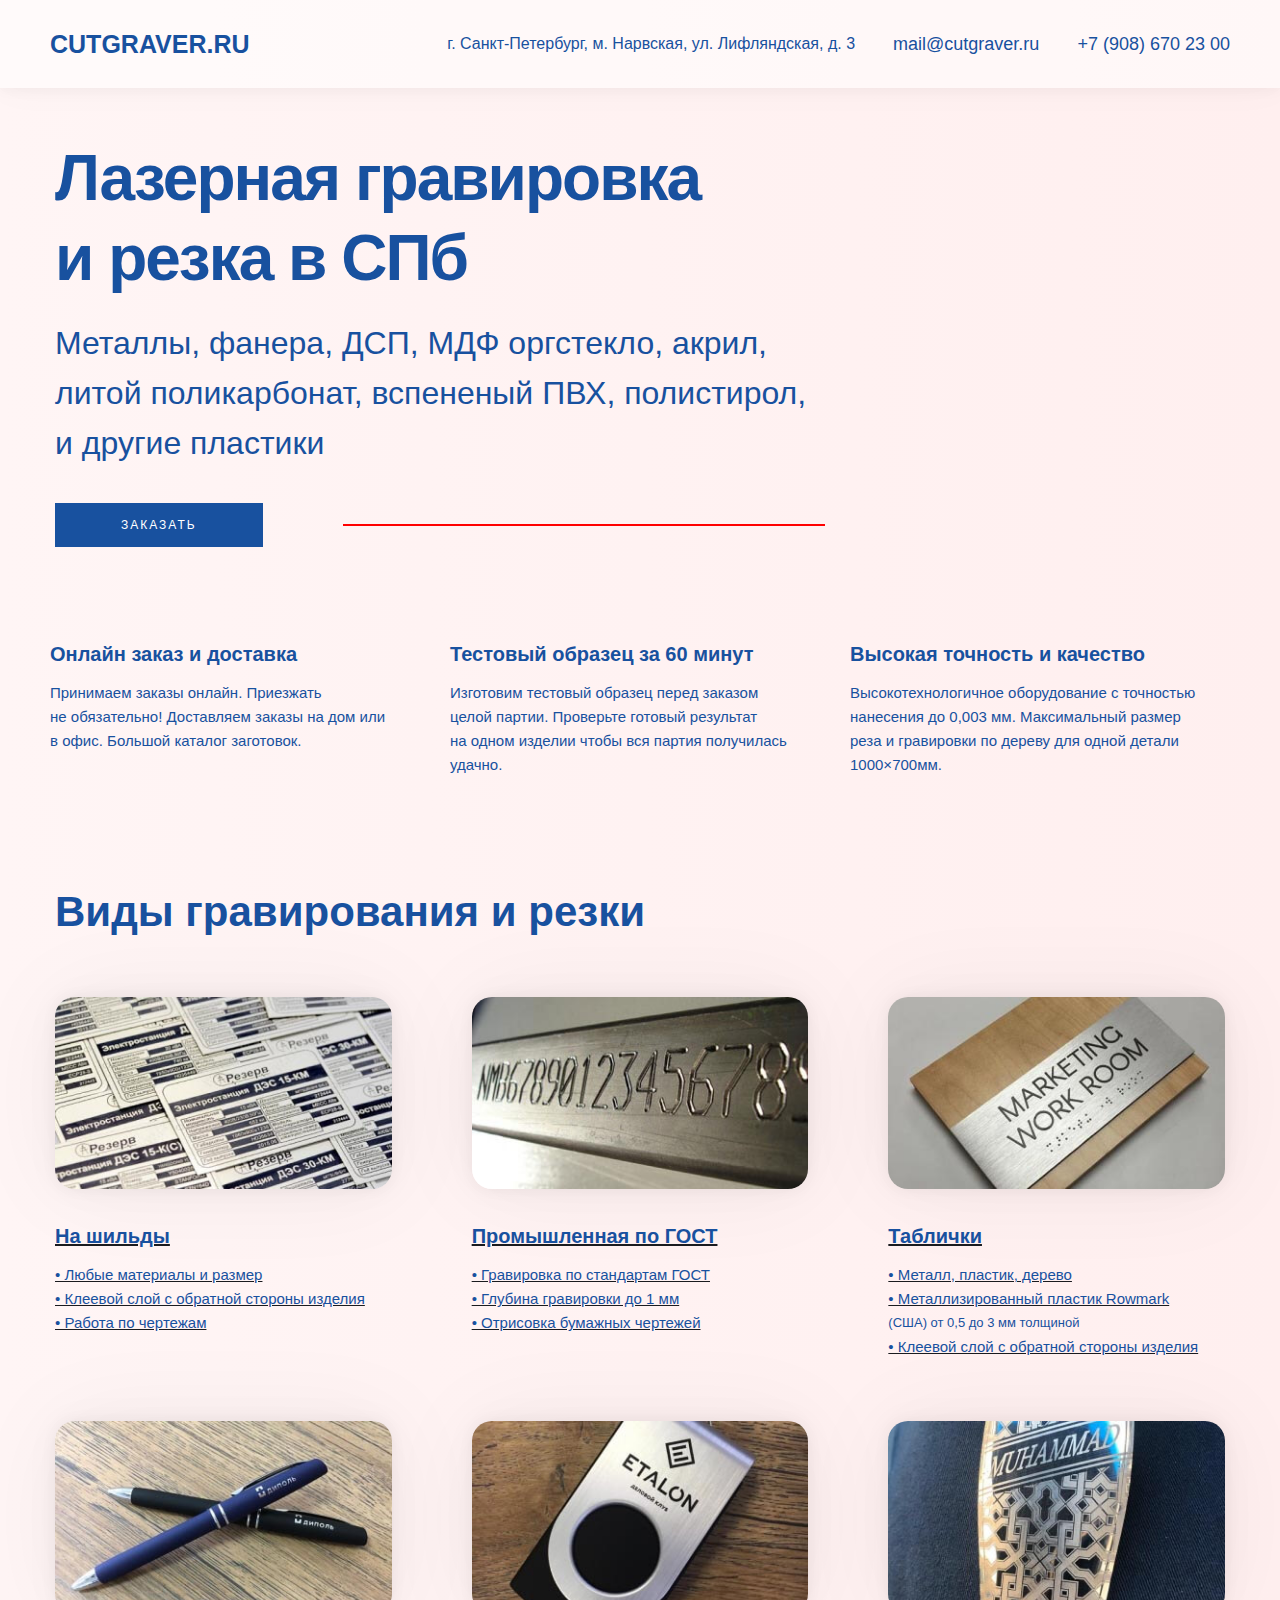
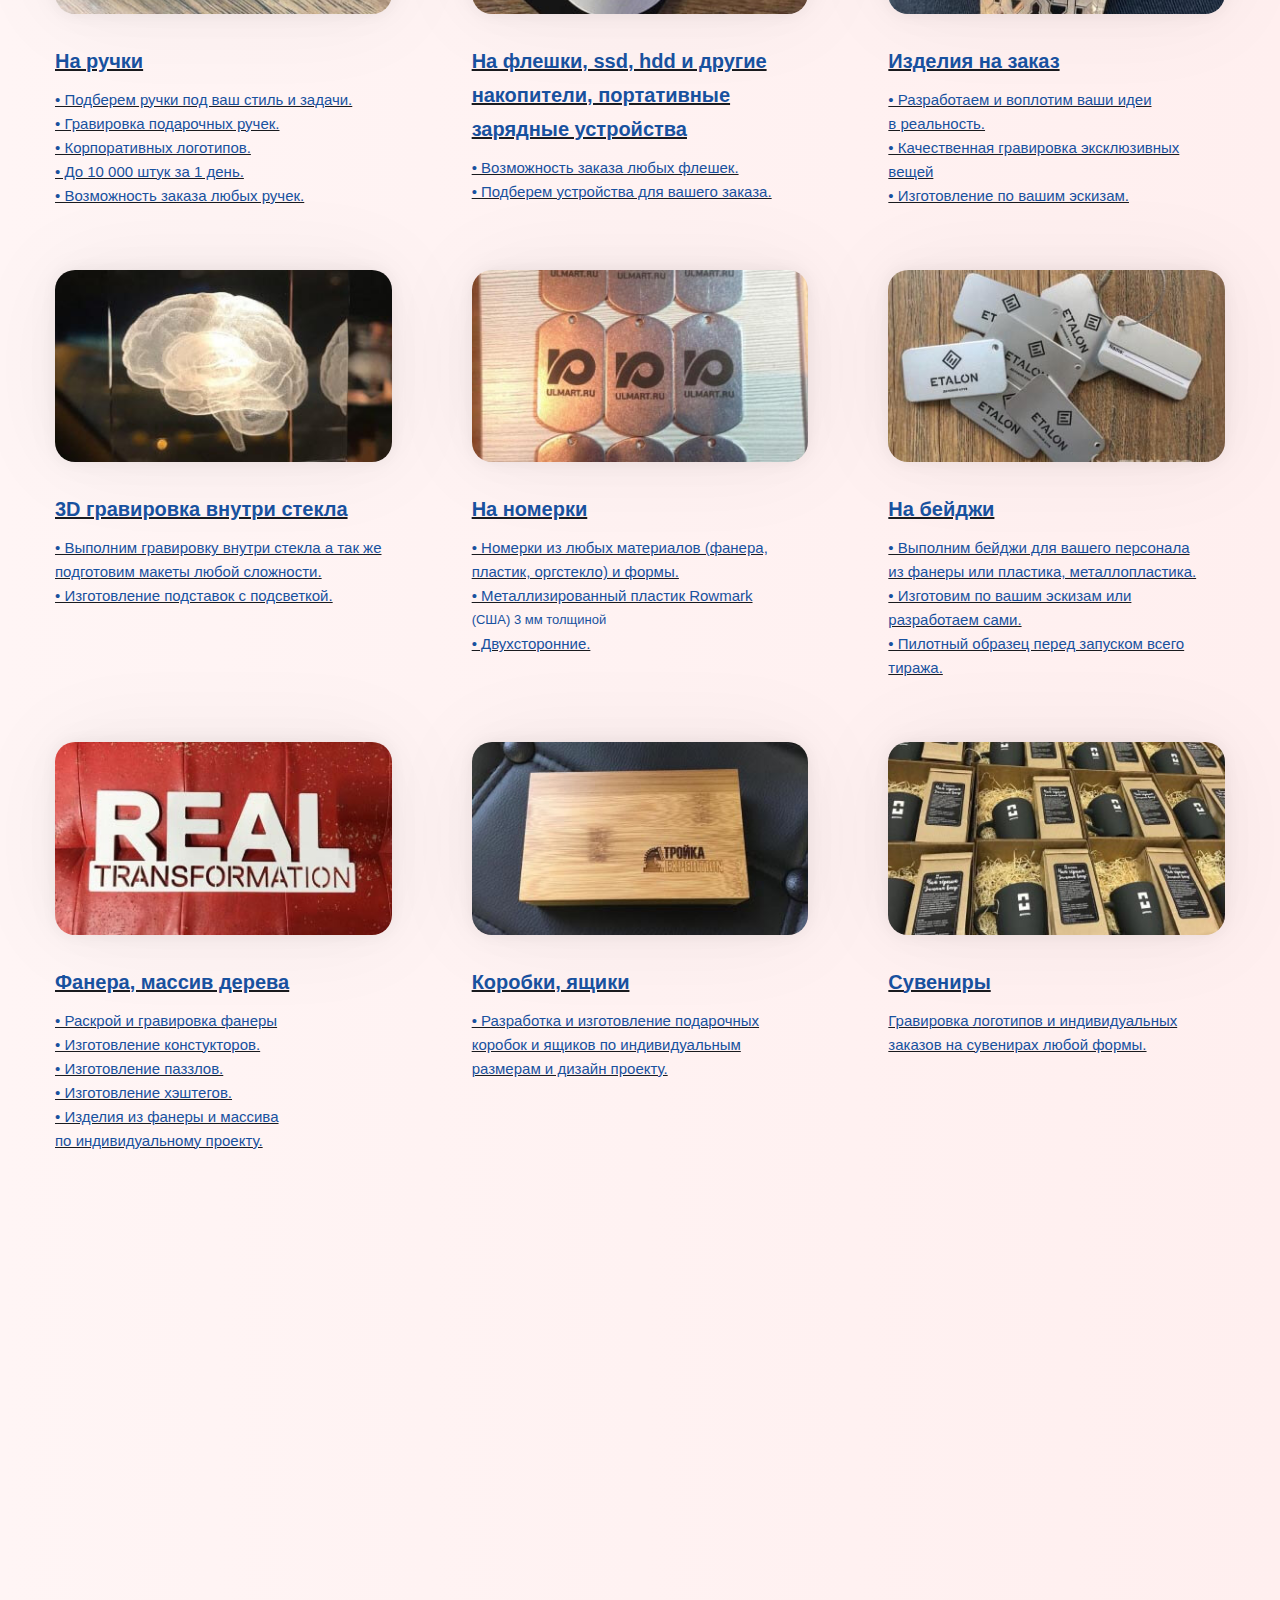
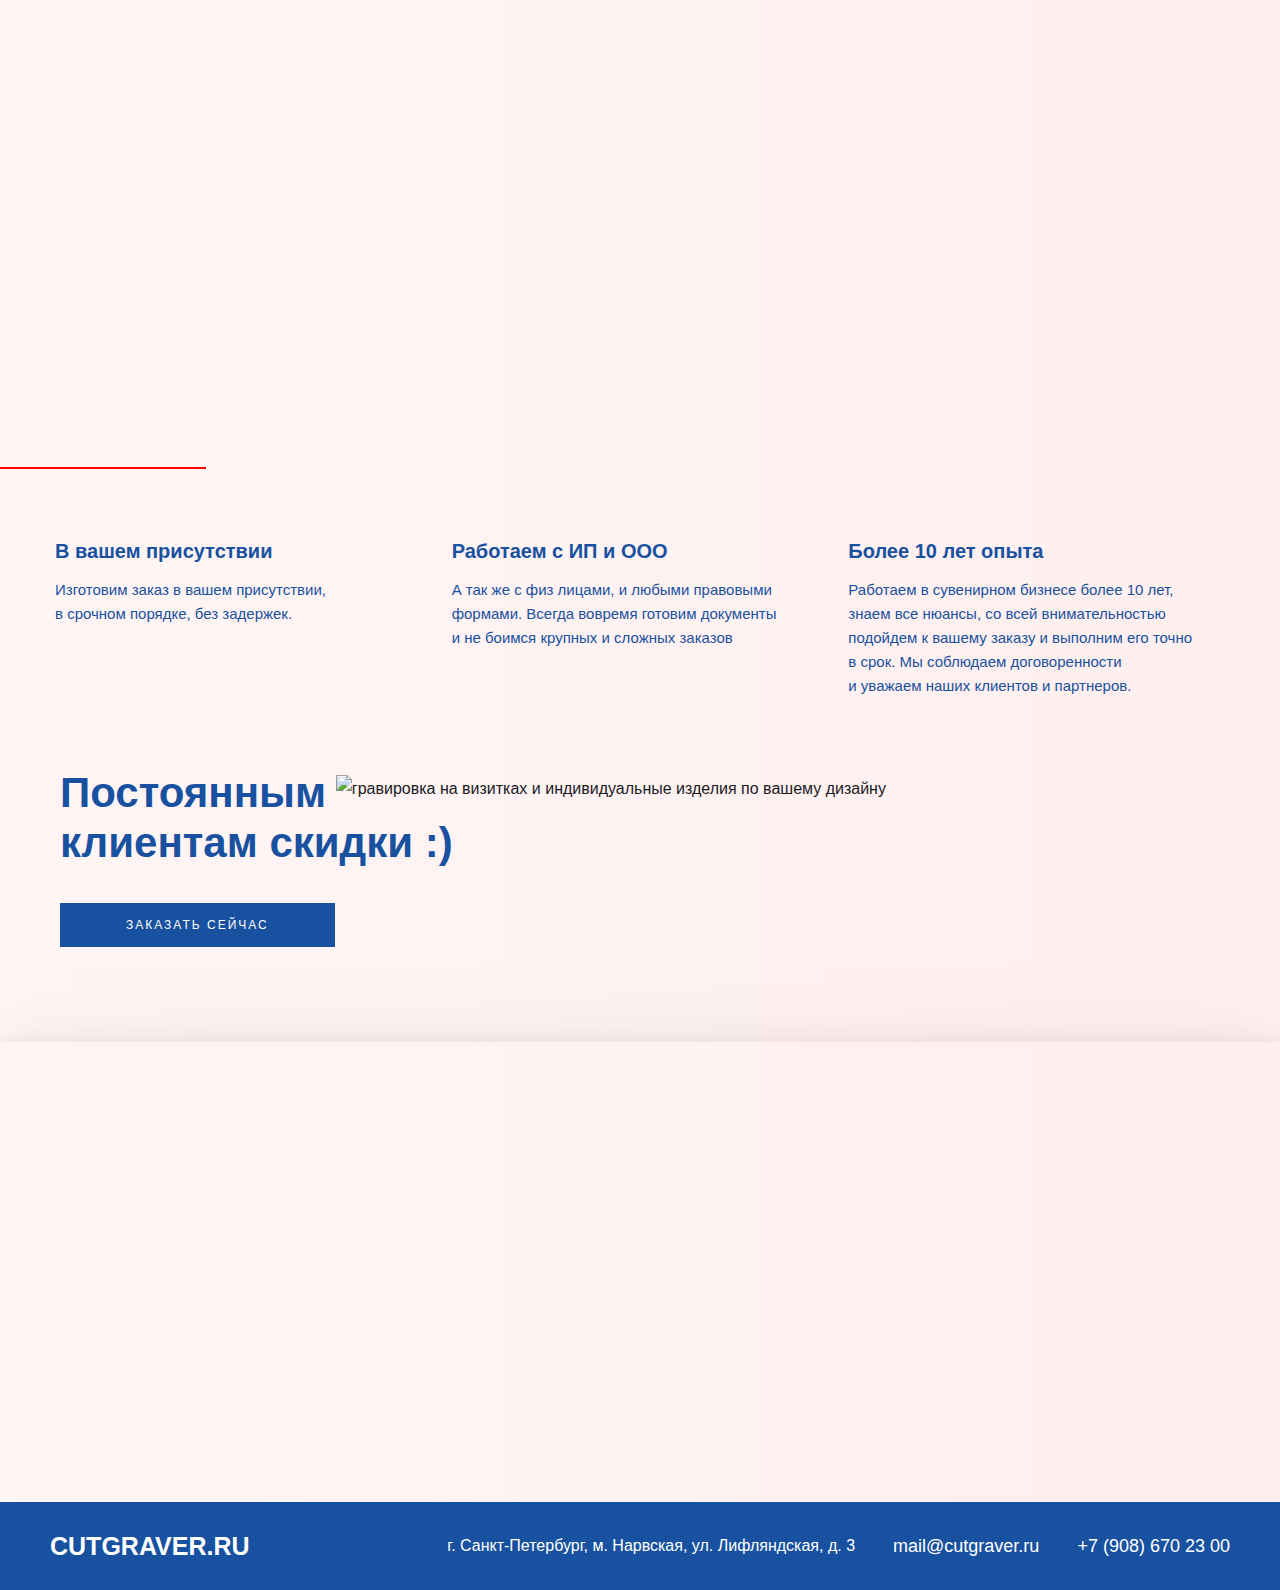
==== commit a59ab25c: "fixed visibility popup form and redline" ====
--- a/index.html
+++ b/index.html
@@ -206,6 +206,7 @@
             </div>
             <!-- вот эта часть: type="button" onclick="ym(70188733,'reachGoal','zakaz1'); return true;" это цель в яндекс метрике -->
             <div
+              class="button_line w-clearfix"
               type="button"
               onclick="ym(70188733,'reachGoal','zakaz1'); return true;"
             >
@@ -648,7 +649,7 @@
       </div>
     </div>
 
-    <div class="parent">
+    <div class="parent" style="display: none">
       <div class="block">
         <h3>Заявка</h3>
         <a class="popup-close" href="#">X</a>
@@ -657,53 +658,7 @@
           data-formid="B21607962818Ya7"
           class="_Forms_generate"
           style="position: relative"
-        >
-          <form
-            method="POST"
-            action="/"
-            class="centralform design__forms_0"
-            id="B21607962818Ya7"
-          >
-            <input
-              name="forms"
-              type="hidden"
-              class="formid"
-              value="B21607962818Ya7"
-            />
-            <div class="fiels_item">
-              <input
-                type="text"
-                name="B21607962818Ya7_name"
-                class=" "
-                placeholder="Ваше имя"
-              />
-              <div class="hint"></div>
-            </div>
-            <div class="fiels_item">
-              <input
-                type="phone"
-                name="B21607962818Ya7_phone"
-                class=""
-                placeholder="Ваш телефон"
-              />
-              <div class="hint"></div>
-            </div>
-            <div class="field_submit">
-              <input
-                type="submit"
-                class="btn"
-                name="B21607962818Ya7_submit"
-                value="Перезвонить мне"
-              />
-            </div>
-          </form>
-        </div>
-
-        <!-- <div
-          id="Ez9r94Ah"
-          data-formid="B21607962818Ya7"
-          class="_Forms_generate"
-        ></div> -->
+        ></div>
       </div>
     </div>
 
